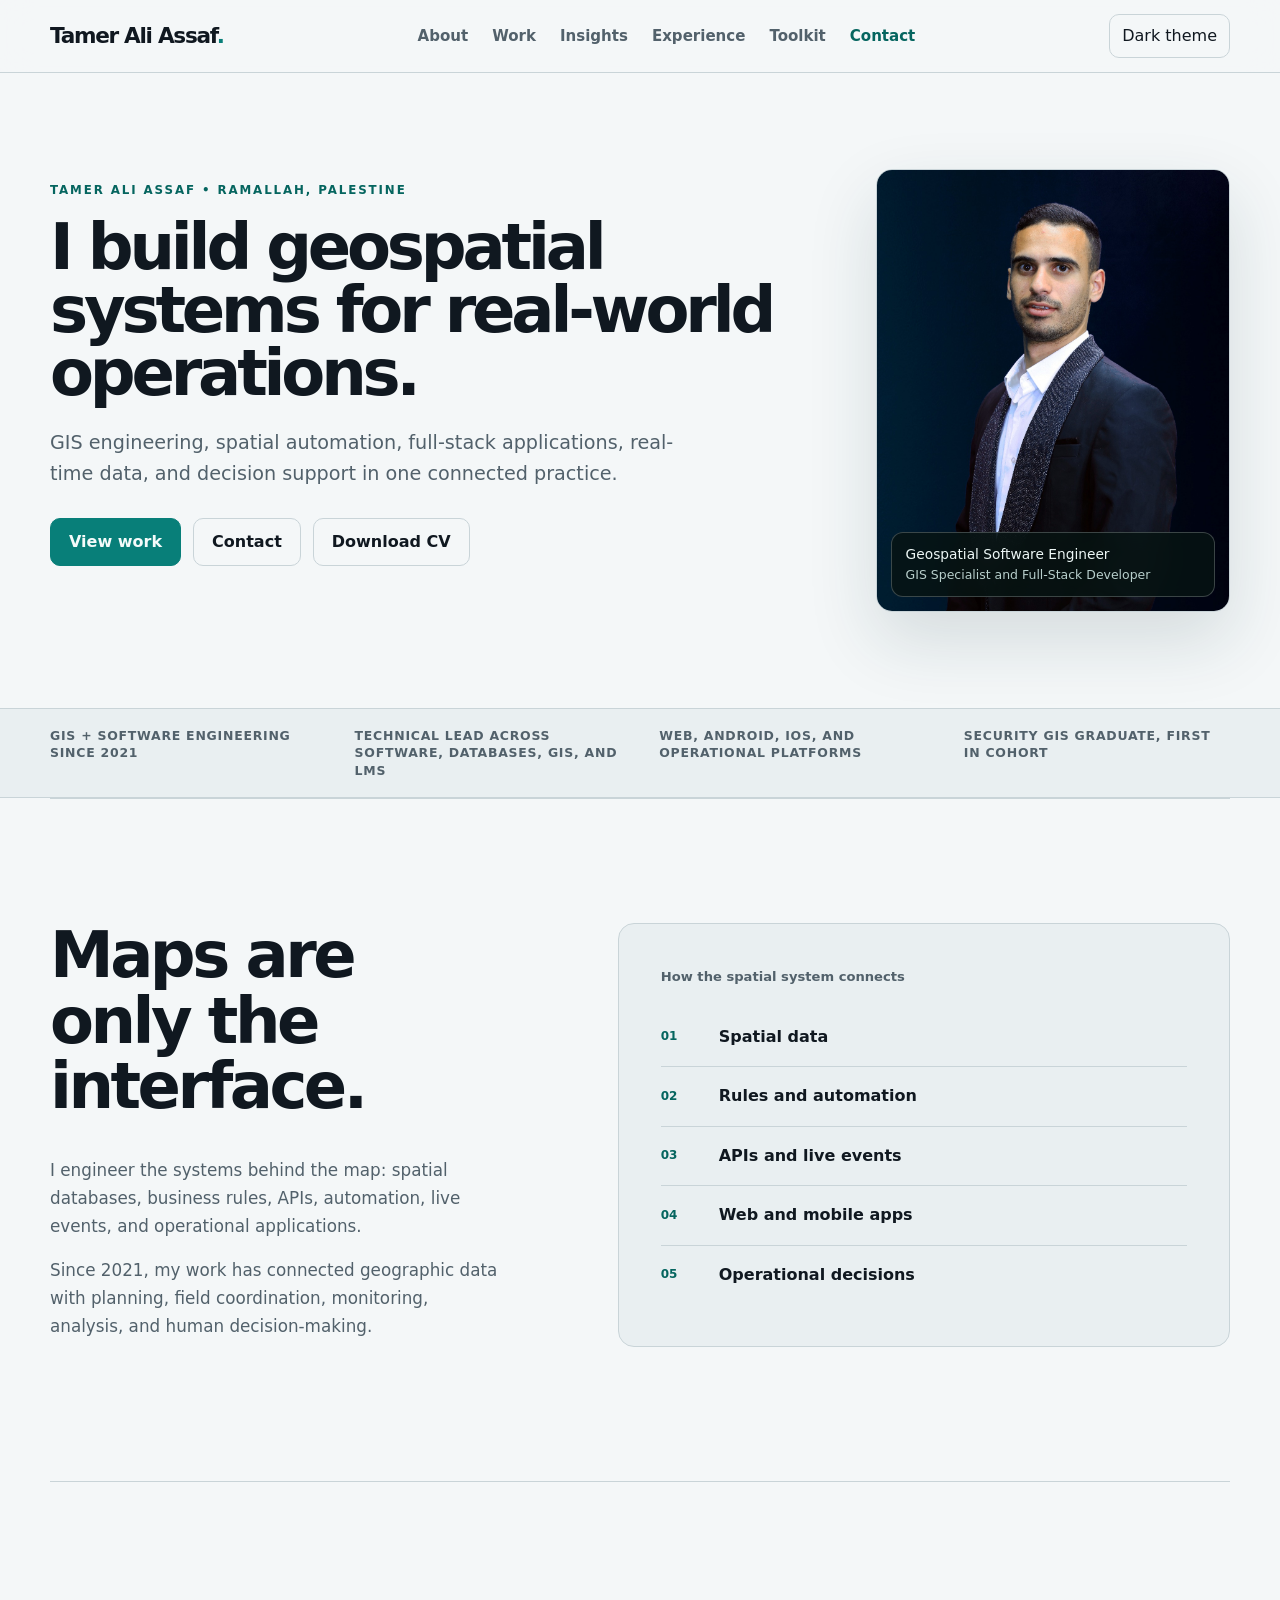
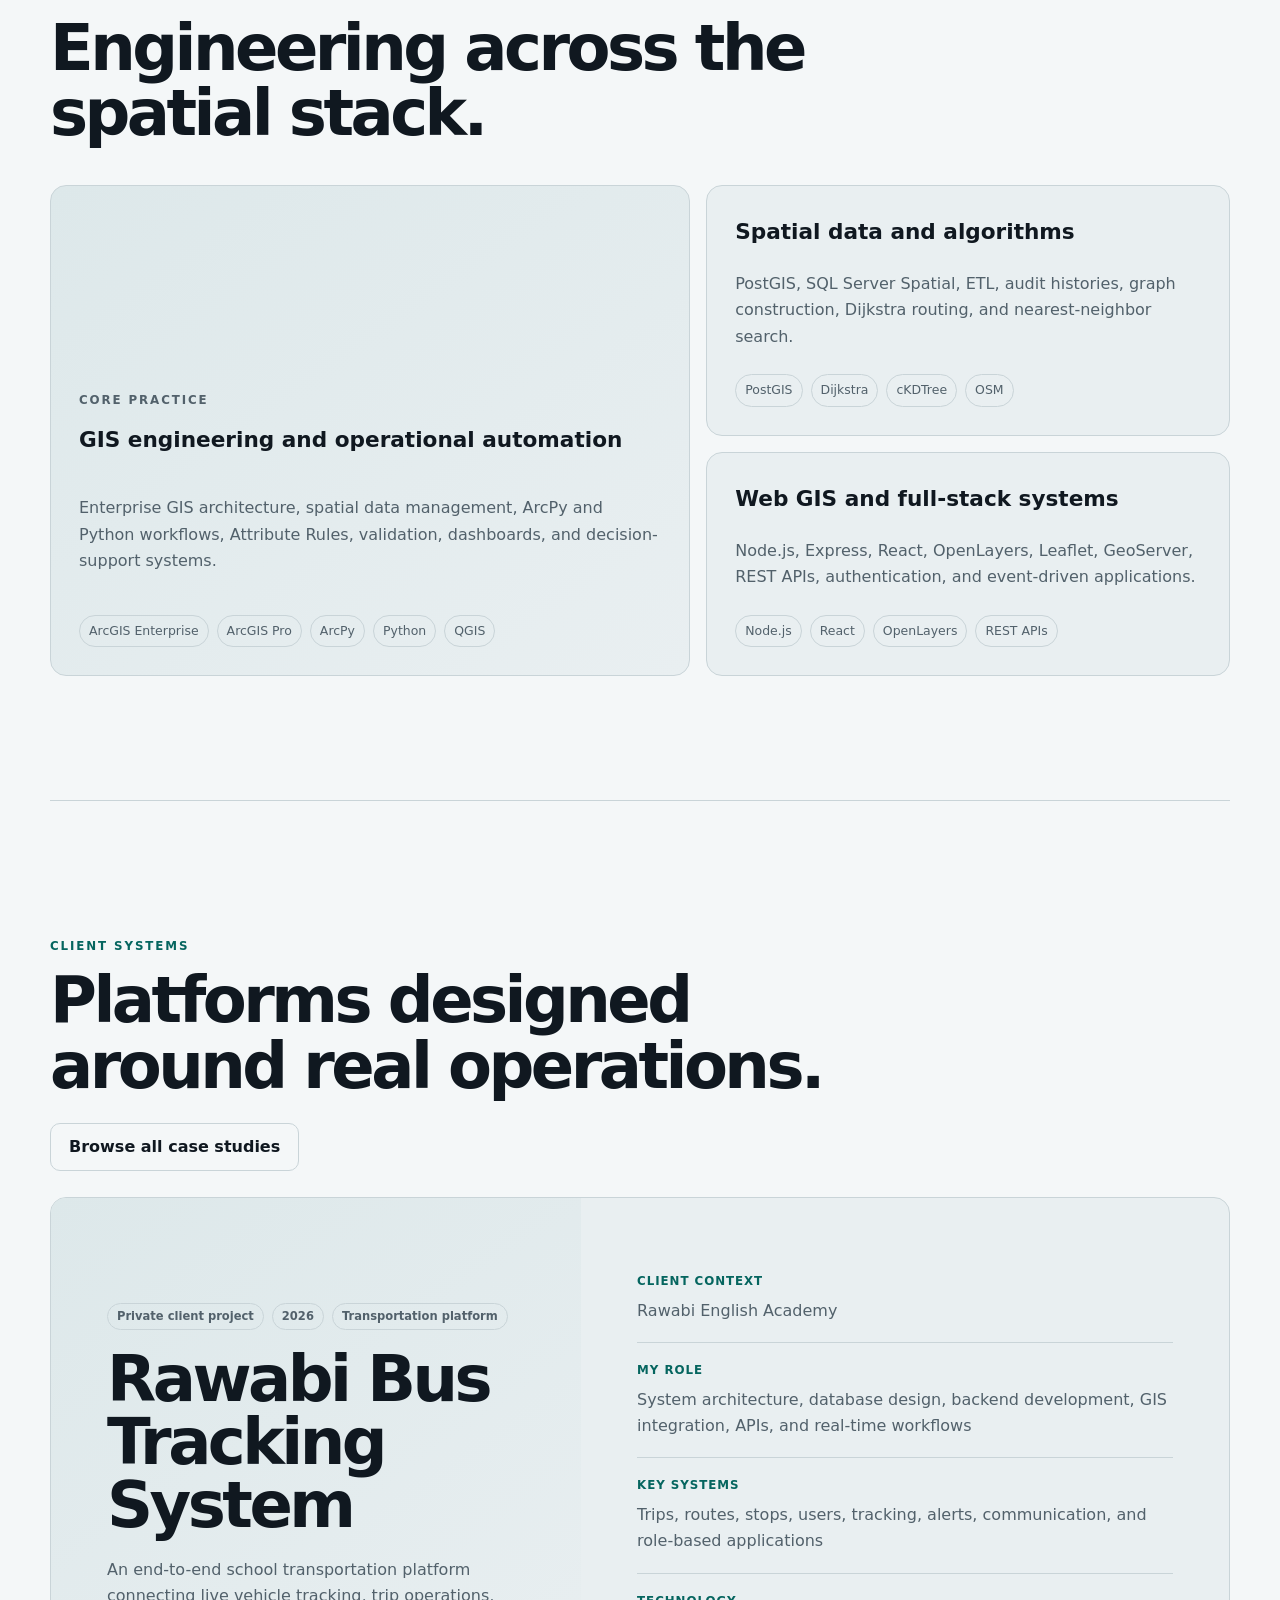
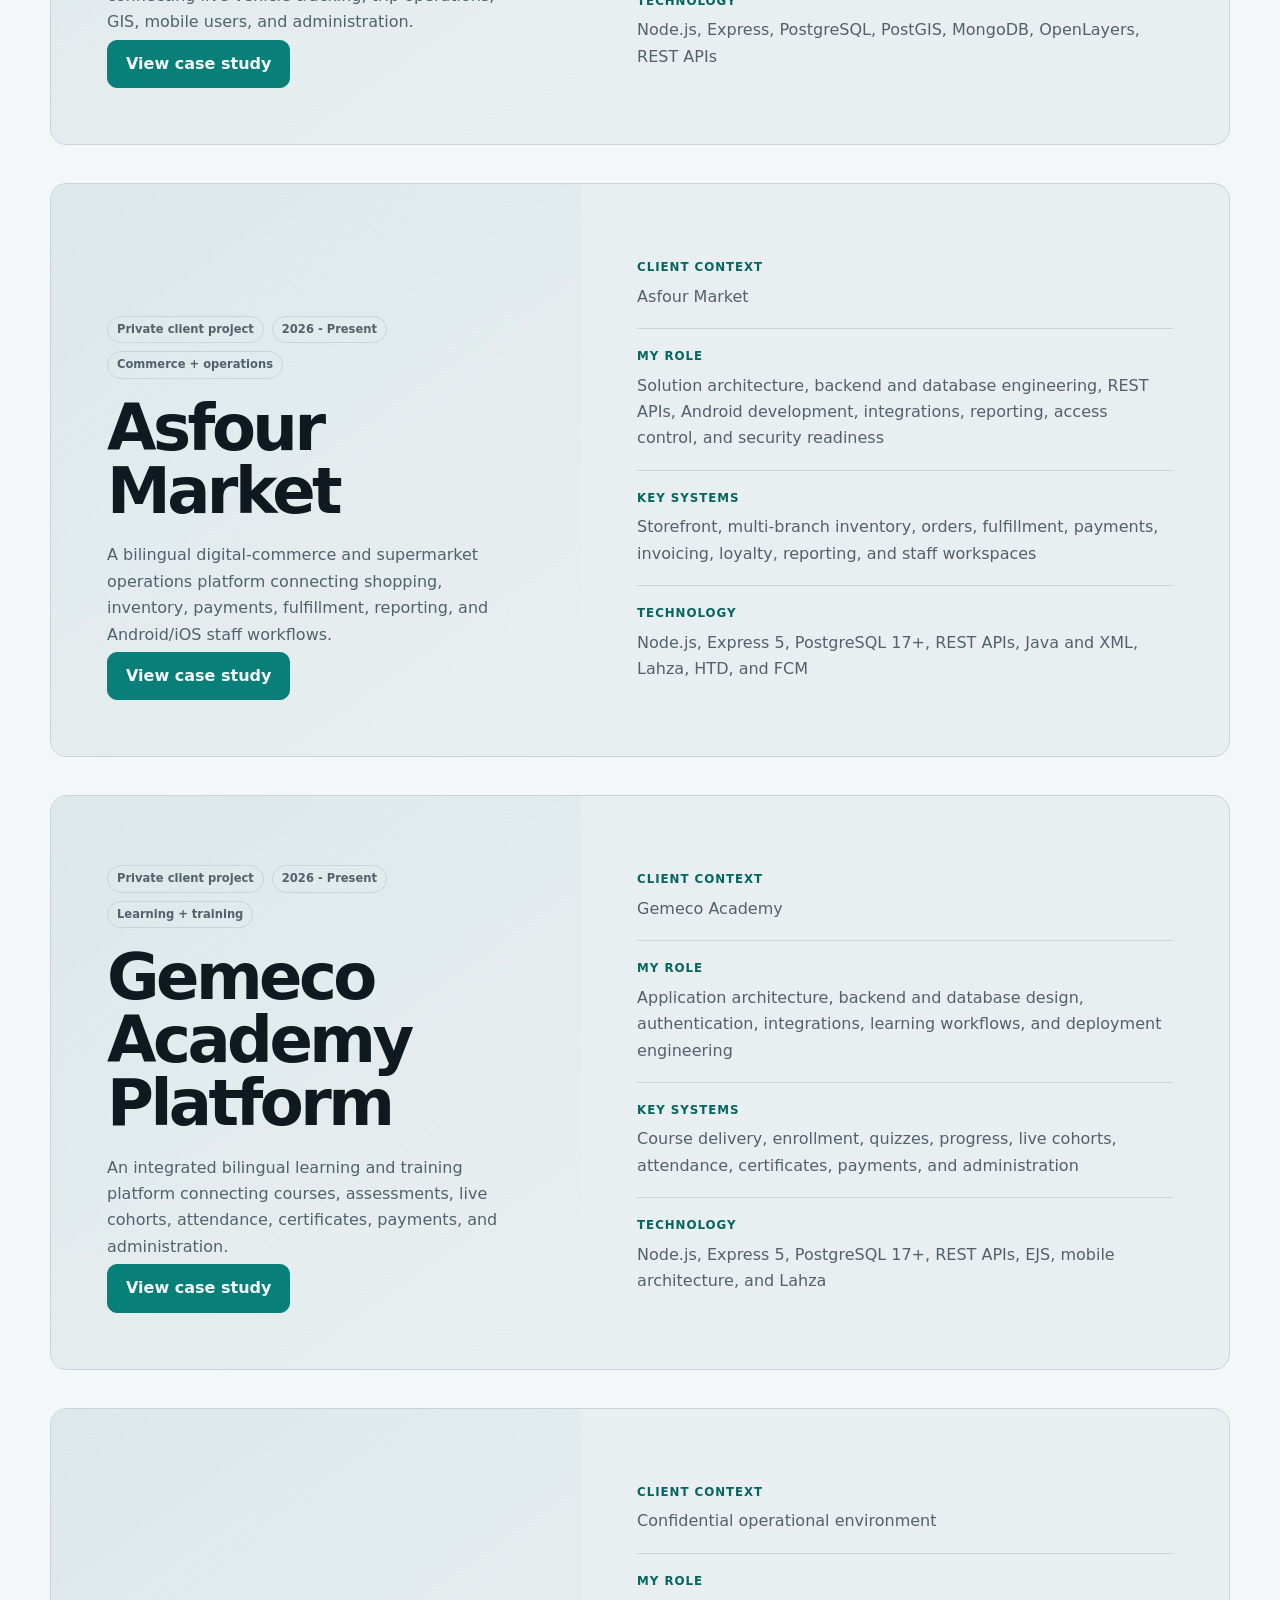
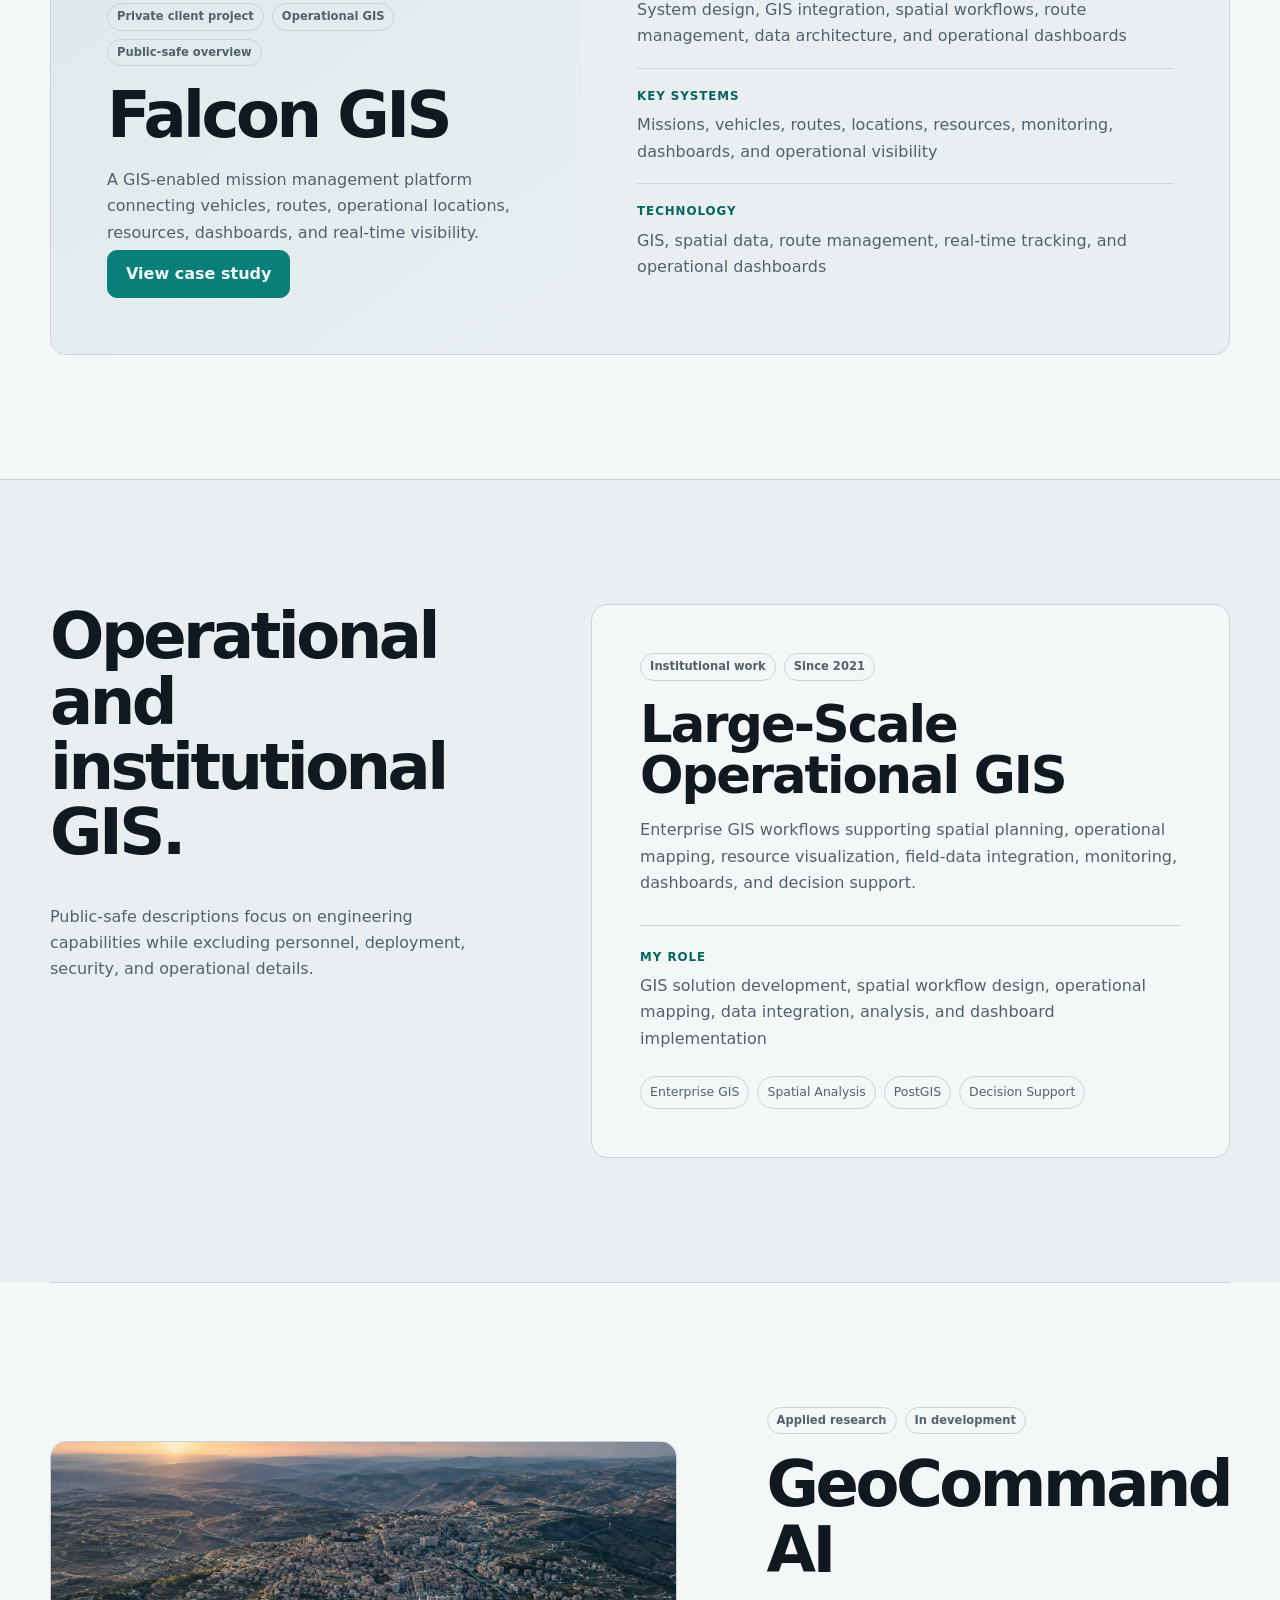
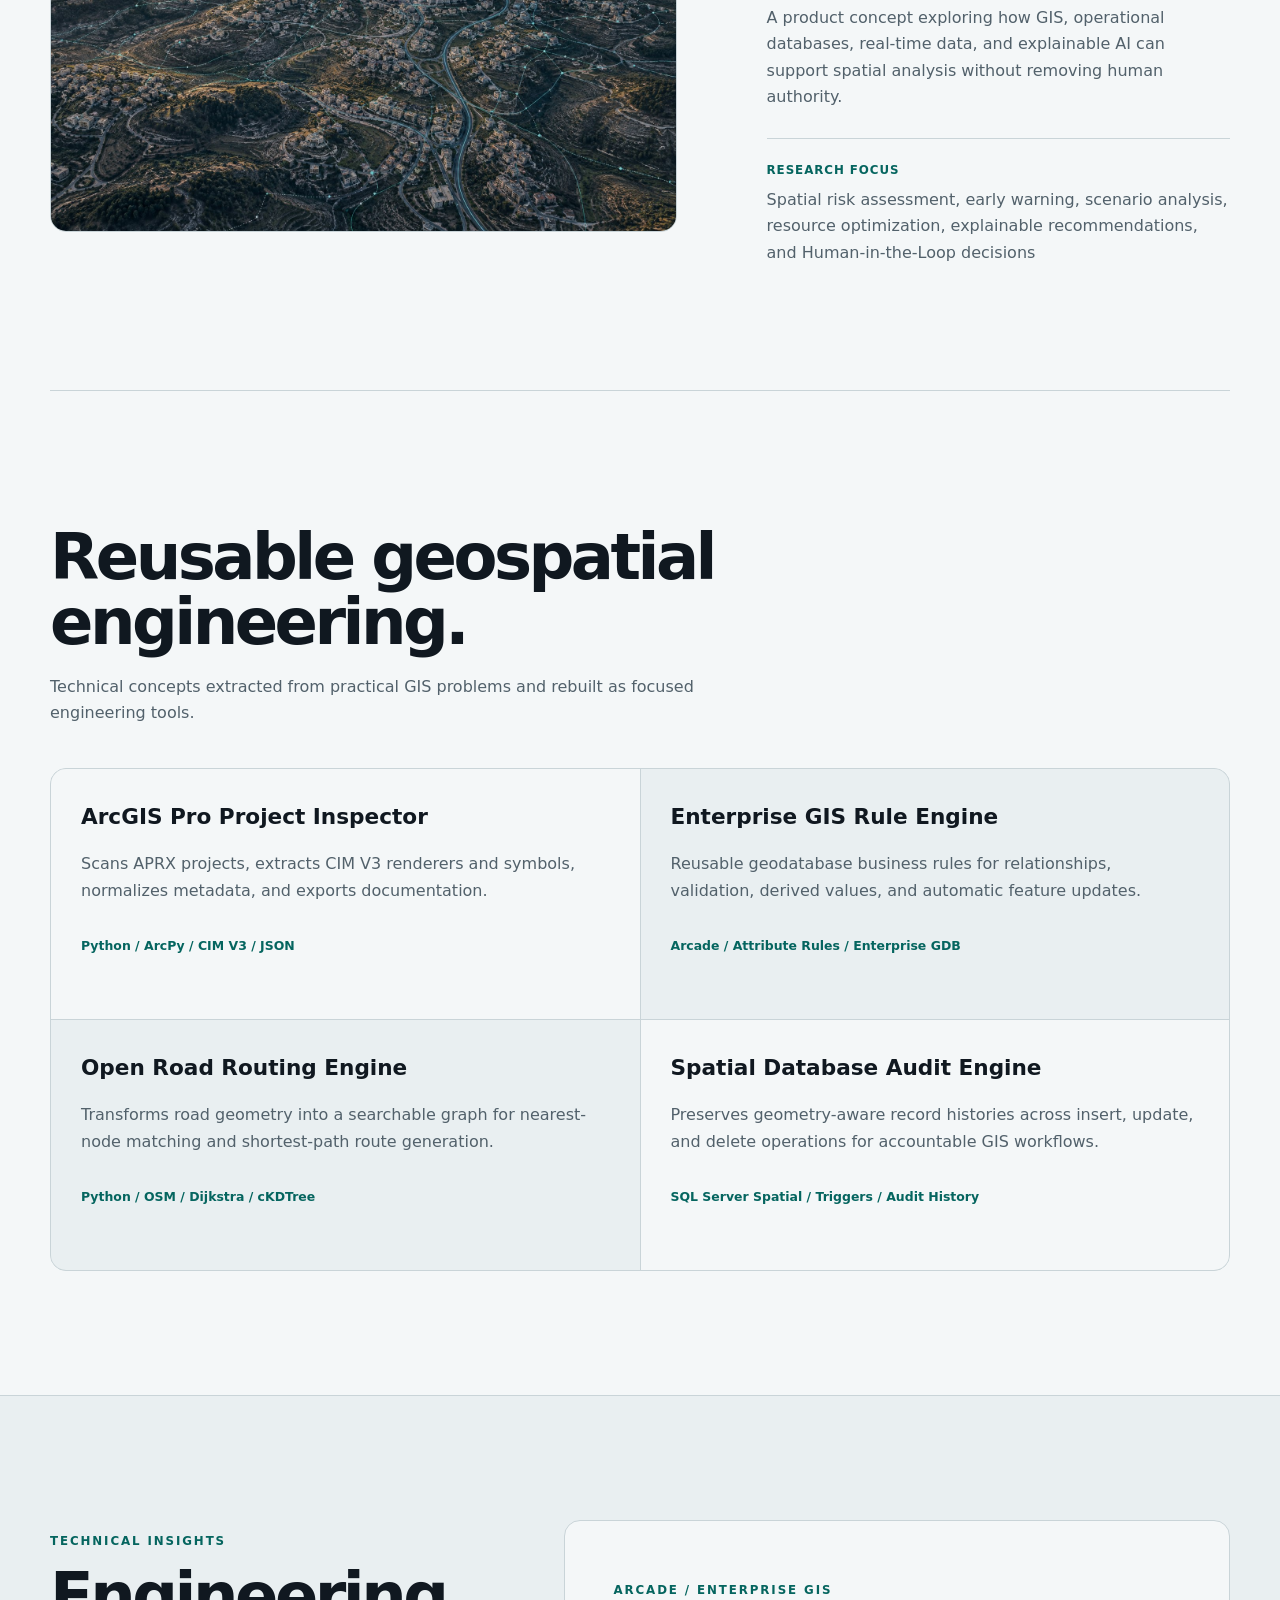
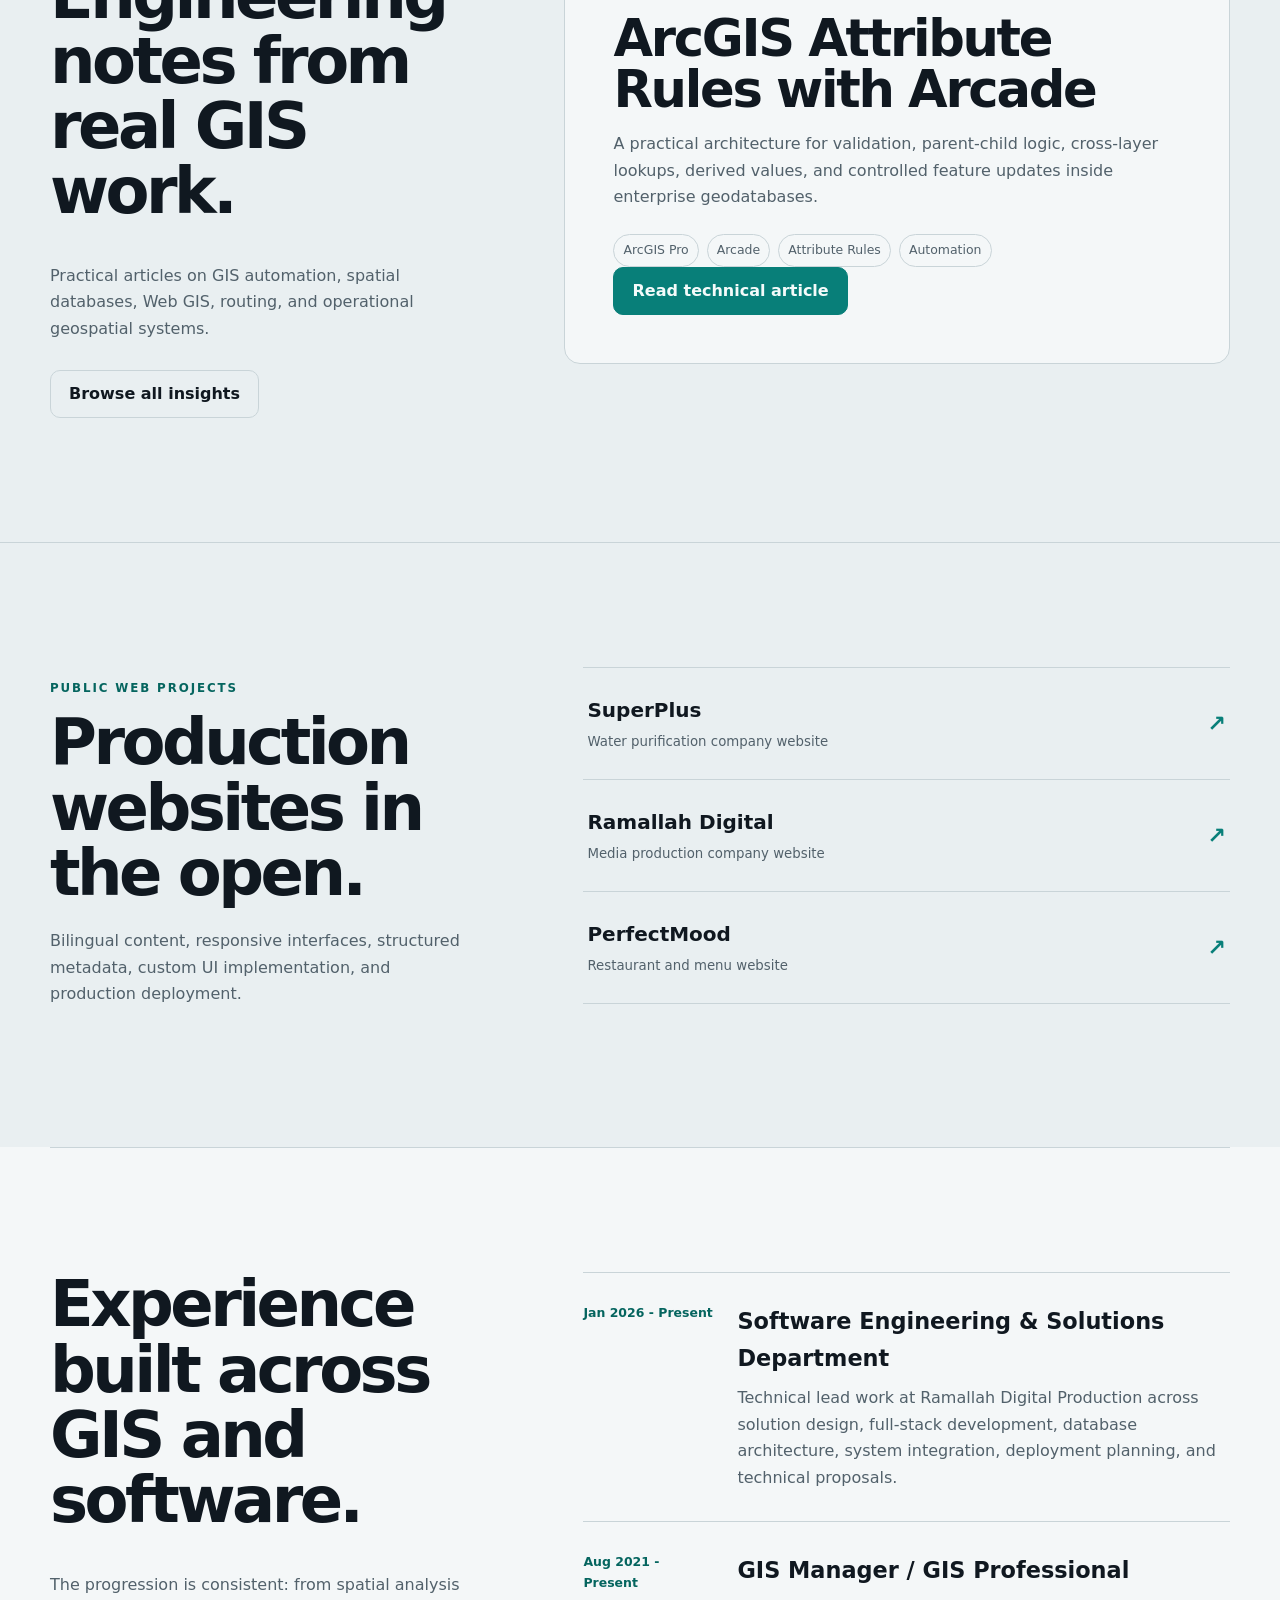
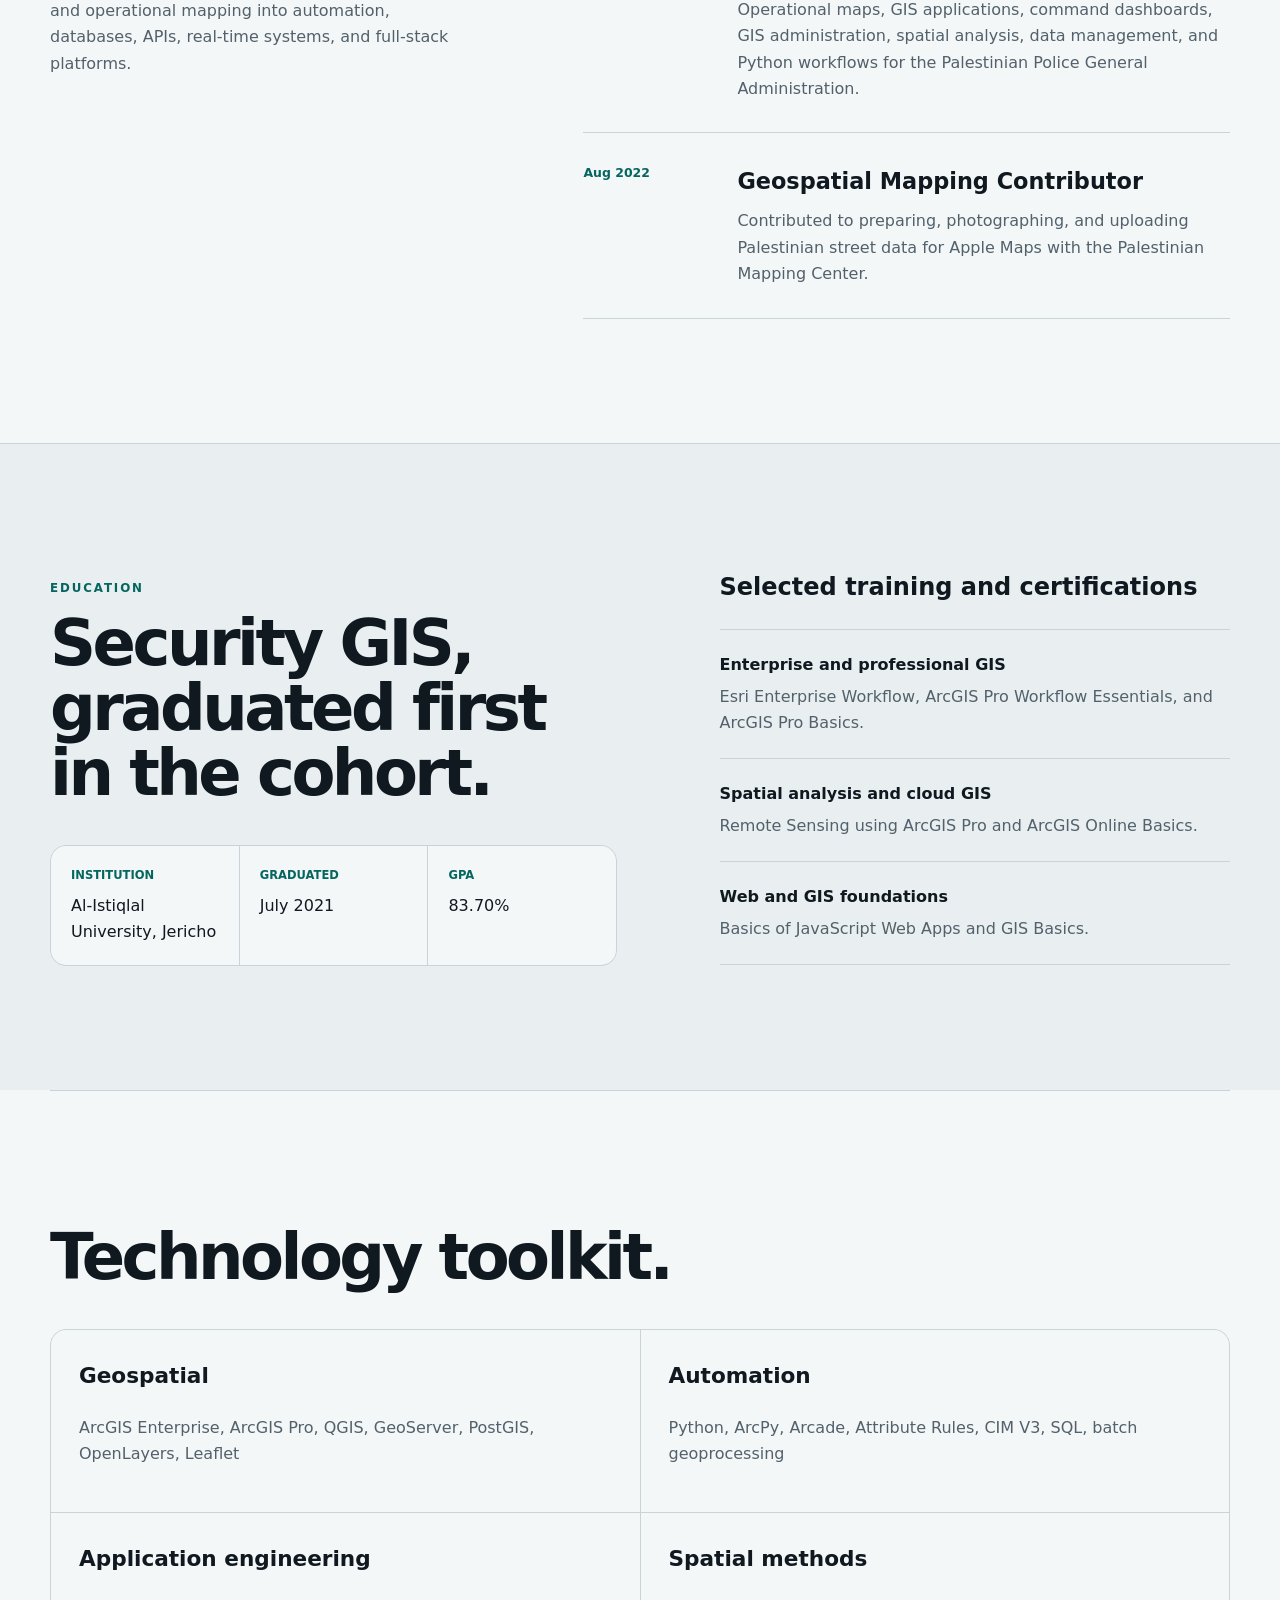
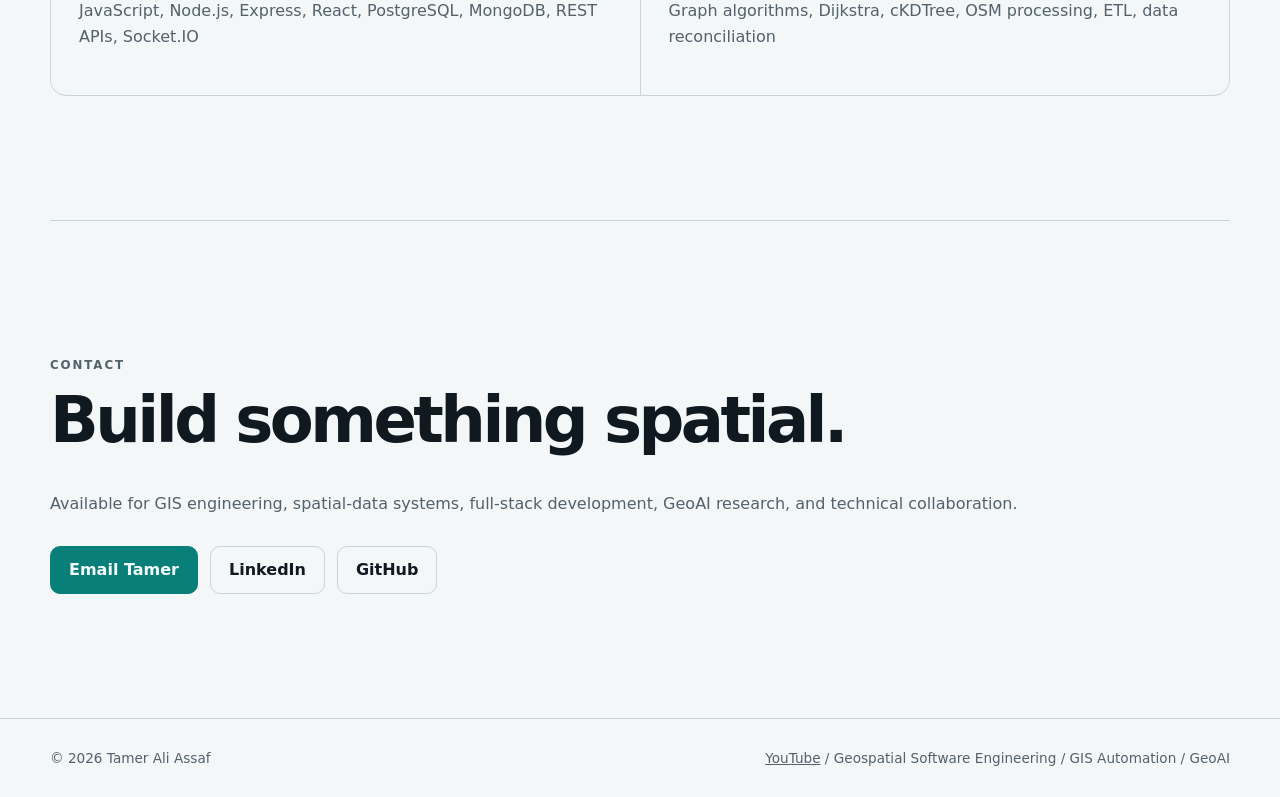
==== index.html @ e50087d5 "Add GIS engineering insights section" ====
<!doctype html>
<html lang="en">
  <head>
    <meta charset="UTF-8" />
    <meta name="viewport" content="width=device-width, initial-scale=1.0" />
    <meta
      name="description"
      content="Portfolio of Tamer Ali Assaf, a geospatial software engineer specializing in GIS automation, Web GIS, PostGIS, ArcGIS, spatial data, and full-stack systems."
    />
    <meta name="author" content="Tamer Ali Assaf" />
    <meta name="theme-color" content="#0b1118" />
    <meta property="og:type" content="website" />
    <meta
      property="og:title"
      content="Tamer Ali Assaf | Geospatial Software Engineer &amp; GIS Developer"
    />
    <meta
      property="og:description"
      content="GIS automation, Web GIS, PostGIS, ArcGIS, real-time systems, spatial data engineering, and full-stack development."
    />
    <meta
      property="og:image"
      content="https://tamer-assaf2.github.io/assets/images/tamer-assaf-geospatial-systems.jpg"
    />
    <meta property="og:url" content="https://tamer-assaf2.github.io/" />
    <meta property="og:site_name" content="Tamer Ali Assaf" />
    <meta property="og:locale" content="en_US" />
    <meta name="twitter:card" content="summary_large_image" />
    <meta
      name="twitter:title"
      content="Tamer Ali Assaf | Geospatial Software Engineer &amp; GIS Developer"
    />
    <meta
      name="twitter:description"
      content="GIS automation, Web GIS, PostGIS, ArcGIS, real-time systems, spatial data engineering, and full-stack development."
    />
    <meta
      name="twitter:image"
      content="https://tamer-assaf2.github.io/assets/images/tamer-assaf-geospatial-systems.jpg"
    />
    <link rel="canonical" href="https://tamer-assaf2.github.io/" />
    <title>
      Tamer Ali Assaf | Geospatial Software Engineer &amp; GIS Developer
    </title>
    <link rel="icon" href="favicon.svg" type="image/svg+xml" />
    <link rel="manifest" href="site.webmanifest" />
    <link rel="stylesheet" href="assets/style.css" />
    <link rel="stylesheet" href="assets/insights.css" />
    <script type="application/ld+json">
      {
        "@context": "https://schema.org",
        "@type": "Person",
        "@id": "https://tamer-assaf2.github.io/#person",
        "name": "Tamer Ali Assaf",
        "url": "https://tamer-assaf2.github.io/",
        "image": "https://tamer-assaf2.github.io/assets/images/profile.jpeg",
        "jobTitle": "Geospatial Software Engineer",
        "address": {
          "@type": "PostalAddress",
          "addressLocality": "Ramallah",
          "addressCountry": "Palestine"
        },
        "sameAs": [
          "https://github.com/tamer-Assaf2",
          "https://www.linkedin.com/in/tamer-ali-assaf-704548153/",
          "https://www.youtube.com/@TamerAssaf-FullStackDev"
        ],
        "knowsAbout": [
          "Geospatial software engineering",
          "Enterprise GIS",
          "Spatial data engineering",
          "GIS automation",
          "Web GIS",
          "Real-time systems",
          "GeoAI"
        ]
      }
    </script>
  </head>
  <body>
    <a class="skip-link" href="#main-content">Skip to content</a>
    <header class="nav-wrap">
      <nav class="nav container">
        <a class="brand" href="#home" aria-label="Tamer Ali Assaf, home"
          >Tamer Ali Assaf<span>.</span></a
        >
        <div class="nav-actions">
          <button
            class="theme-toggle"
            type="button"
            aria-label="Switch color theme"
          >
            Theme
          </button>
          <button
            class="menu-btn"
            type="button"
            aria-expanded="false"
            aria-controls="nav-links"
          >
            Menu
          </button>
        </div>
        <div class="nav-links" id="nav-links">
          <a href="#about">About</a><a href="#projects">Work</a
          ><a href="insights/">Insights</a><a href="#experience">Experience</a
          ><a href="#tools">Toolkit</a><a href="#contact">Contact</a>
        </div>
      </nav>
    </header>

    <main id="main-content">
      <section id="home" class="hero container" aria-labelledby="hero-title">
        <div class="hero-copy reveal">
          <p class="eyebrow">Tamer Ali Assaf • Ramallah, Palestine</p>
          <h1 id="hero-title">
            I build geospatial systems for real-world operations.
          </h1>
          <p class="lead">
            GIS engineering, spatial automation, full-stack applications,
            real-time data, and decision support in one connected practice.
          </p>
          <div class="actions">
            <a class="btn primary" href="#projects">View work</a
            ><a class="btn" href="#contact">Contact</a
            ><a class="btn" href="assets/docs/Tamer-Ali-Assaf-CV.pdf" download
              >Download CV</a
            >
          </div>
        </div>
        <figure class="portrait-card reveal">
          <img
            src="assets/images/profile.jpeg"
            alt="Portrait of Tamer Ali Assaf"
            width="800"
            height="1000"
            fetchpriority="high"
          />
          <figcaption>
            Geospatial Software Engineer<br /><span
              >GIS Specialist and Full-Stack Developer</span
            >
          </figcaption>
        </figure>
      </section>
      <div class="credential-strip">
        <div class="container quick-stack">
          <span>GIS + software engineering since 2021</span
          ><span>Technical lead across software, databases, GIS, and LMS</span
          ><span>Web, Android, iOS, and operational platforms</span
          ><span>Security GIS graduate, first in cohort</span>
        </div>
      </div>

      <section id="about" class="section container">
        <div class="about-v2">
          <div class="reveal">
            <h2>Maps are only the interface.</h2>
            <p>
              I engineer the systems behind the map: spatial databases, business
              rules, APIs, automation, live events, and operational
              applications.
            </p>
            <p>
              Since 2021, my work has connected geographic data with planning,
              field coordination, monitoring, analysis, and human
              decision-making.
            </p>
          </div>
          <figure
            class="system-model reveal"
            aria-labelledby="system-model-title"
          >
            <figcaption id="system-model-title">
              How the spatial system connects
            </figcaption>
            <ol>
              <li><span>01</span>Spatial data</li>
              <li><span>02</span>Rules and automation</li>
              <li><span>03</span>APIs and live events</li>
              <li><span>04</span>Web and mobile apps</li>
              <li><span>05</span>Operational decisions</li>
            </ol>
          </figure>
        </div>
      </section>

      <section id="expertise" class="section container">
        <h2>Engineering across the spatial stack.</h2>
        <div class="cards three">
          <article class="card featured reveal">
            <p class="section-kicker">CORE PRACTICE</p>
            <h3>GIS engineering and operational automation</h3>
            <p>
              Enterprise GIS architecture, spatial data management, ArcPy and
              Python workflows, Attribute Rules, validation, dashboards, and
              decision-support systems.
            </p>
            <div class="tags">
              <span>ArcGIS Enterprise</span><span>ArcGIS Pro</span
              ><span>ArcPy</span><span>Python</span><span>QGIS</span>
            </div>
          </article>
          <article class="card reveal">
            <h3>Spatial data and algorithms</h3>
            <p>
              PostGIS, SQL Server Spatial, ETL, audit histories, graph
              construction, Dijkstra routing, and nearest-neighbor search.
            </p>
            <div class="tags">
              <span>PostGIS</span><span>Dijkstra</span><span>cKDTree</span
              ><span>OSM</span>
            </div>
          </article>
          <article class="card reveal">
            <h3>Web GIS and full-stack systems</h3>
            <p>
              Node.js, Express, React, OpenLayers, Leaflet, GeoServer, REST
              APIs, authentication, and event-driven applications.
            </p>
            <div class="tags">
              <span>Node.js</span><span>React</span><span>OpenLayers</span
              ><span>REST APIs</span>
            </div>
          </article>
        </div>
      </section>

      <section id="projects" class="section container">
        <p class="section-kicker">CLIENT SYSTEMS</p>
        <h2>Platforms designed around real operations.</h2>
        <div class="section-actions">
          <a class="btn" href="projects/">Browse all case studies</a>
        </div>
        <div class="client-case-list">
          <article class="case-card featured-case reveal">
            <div class="case-summary">
              <div class="status-line">
                <span>Private client project</span><span>2026</span
                ><span>Transportation platform</span>
              </div>
              <h3>Rawabi Bus Tracking System</h3>
              <p class="case-value">
                An end-to-end school transportation platform connecting live
                vehicle tracking, trip operations, GIS, mobile users, and
                administration.
              </p>
              <a class="btn primary" href="projects/rawabi-bus-tracking.html"
                >View case study</a
              >
            </div>
            <dl class="case-facts">
              <div>
                <dt>Client context</dt>
                <dd>Rawabi English Academy</dd>
              </div>
              <div>
                <dt>My role</dt>
                <dd>
                  System architecture, database design, backend development, GIS
                  integration, APIs, and real-time workflows
                </dd>
              </div>
              <div>
                <dt>Key systems</dt>
                <dd>
                  Trips, routes, stops, users, tracking, alerts, communication,
                  and role-based applications
                </dd>
              </div>
              <div>
                <dt>Technology</dt>
                <dd>
                  Node.js, Express, PostgreSQL, PostGIS, MongoDB, OpenLayers,
                  REST APIs
                </dd>
              </div>
            </dl>
          </article>

          <article class="case-card featured-case reveal">
            <div class="case-summary">
              <div class="status-line">
                <span>Private client project</span><span>2026 - Present</span
                ><span>Commerce + operations</span>
              </div>
              <h3>Asfour Market</h3>
              <p class="case-value">
                A bilingual digital-commerce and supermarket operations platform
                connecting shopping, inventory, payments, fulfillment,
                reporting, and Android/iOS staff workflows.
              </p>
              <a class="btn primary" href="projects/asfour-market.html"
                >View case study</a
              >
            </div>
            <dl class="case-facts">
              <div>
                <dt>Client context</dt>
                <dd>Asfour Market</dd>
              </div>
              <div>
                <dt>My role</dt>
                <dd>
                  Solution architecture, backend and database engineering, REST
                  APIs, Android development, integrations, reporting, access
                  control, and security readiness
                </dd>
              </div>
              <div>
                <dt>Key systems</dt>
                <dd>
                  Storefront, multi-branch inventory, orders, fulfillment,
                  payments, invoicing, loyalty, reporting, and staff workspaces
                </dd>
              </div>
              <div>
                <dt>Technology</dt>
                <dd>
                  Node.js, Express 5, PostgreSQL 17+, REST APIs, Java and XML,
                  Lahza, HTD, and FCM
                </dd>
              </div>
            </dl>
          </article>

          <article class="case-card featured-case reveal">
            <div class="case-summary">
              <div class="status-line">
                <span>Private client project</span><span>2026 - Present</span
                ><span>Learning + training</span>
              </div>
              <h3>Gemeco Academy Platform</h3>
              <p class="case-value">
                An integrated bilingual learning and training platform
                connecting courses, assessments, live cohorts, attendance,
                certificates, payments, and administration.
              </p>
              <a class="btn primary" href="projects/gemeco-academy.html"
                >View case study</a
              >
            </div>
            <dl class="case-facts">
              <div>
                <dt>Client context</dt>
                <dd>Gemeco Academy</dd>
              </div>
              <div>
                <dt>My role</dt>
                <dd>
                  Application architecture, backend and database design,
                  authentication, integrations, learning workflows, and
                  deployment engineering
                </dd>
              </div>
              <div>
                <dt>Key systems</dt>
                <dd>
                  Course delivery, enrollment, quizzes, progress, live cohorts,
                  attendance, certificates, payments, and administration
                </dd>
              </div>
              <div>
                <dt>Technology</dt>
                <dd>
                  Node.js, Express 5, PostgreSQL 17+, REST APIs, EJS, mobile
                  architecture, and Lahza
                </dd>
              </div>
            </dl>
          </article>

          <article class="case-card featured-case reveal">
            <div class="case-summary">
              <div class="status-line">
                <span>Private client project</span><span>Operational GIS</span
                ><span>Public-safe overview</span>
              </div>
              <h3>Falcon GIS</h3>
              <p class="case-value">
                A GIS-enabled mission management platform connecting vehicles,
                routes, operational locations, resources, dashboards, and
                real-time visibility.
              </p>
              <a class="btn primary" href="projects/falcon-gis.html"
                >View case study</a
              >
            </div>
            <dl class="case-facts">
              <div>
                <dt>Client context</dt>
                <dd>Confidential operational environment</dd>
              </div>
              <div>
                <dt>My role</dt>
                <dd>
                  System design, GIS integration, spatial workflows, route
                  management, data architecture, and operational dashboards
                </dd>
              </div>
              <div>
                <dt>Key systems</dt>
                <dd>
                  Missions, vehicles, routes, locations, resources, monitoring,
                  dashboards, and operational visibility
                </dd>
              </div>
              <div>
                <dt>Technology</dt>
                <dd>
                  GIS, spatial data, route management, real-time tracking, and
                  operational dashboards
                </dd>
              </div>
            </dl>
          </article>
        </div>
      </section>

      <section class="section operational-work">
        <div class="container operational-layout">
          <div class="reveal">
            <h2>Operational and institutional GIS.</h2>
            <p>
              Public-safe descriptions focus on engineering capabilities while
              excluding personnel, deployment, security, and operational
              details.
            </p>
          </div>
          <article class="operational-case reveal">
            <div class="status-line">
              <span>Institutional work</span><span>Since 2021</span>
            </div>
            <h3>Large-Scale Operational GIS</h3>
            <p>
              Enterprise GIS workflows supporting spatial planning, operational
              mapping, resource visualization, field-data integration,
              monitoring, dashboards, and decision support.
            </p>
            <dl>
              <dt>My role</dt>
              <dd>
                GIS solution development, spatial workflow design, operational
                mapping, data integration, analysis, and dashboard
                implementation
              </dd>
            </dl>
            <div class="tags">
              <span>Enterprise GIS</span><span>Spatial Analysis</span
              ><span>PostGIS</span><span>Decision Support</span>
            </div>
          </article>
        </div>
      </section>

      <section class="section container research-section">
        <div class="research-visual reveal">
          <img
            src="assets/images/tamer-assaf-geospatial-systems.jpg"
            alt="Aerial terrain with geospatial network and routing overlays"
            width="1586"
            height="992"
            loading="lazy"
          />
        </div>
        <div class="research-copy reveal">
          <div class="status-line">
            <span>Applied research</span><span>In development</span>
          </div>
          <h2>GeoCommand AI</h2>
          <p>
            A product concept exploring how GIS, operational databases,
            real-time data, and explainable AI can support spatial analysis
            without removing human authority.
          </p>
          <dl>
            <dt>Research focus</dt>
            <dd>
              Spatial risk assessment, early warning, scenario analysis,
              resource optimization, explainable recommendations, and
              Human-in-the-Loop decisions
            </dd>
          </dl>
        </div>
      </section>

      <section class="section container engineering">
        <h2>Reusable geospatial engineering.</h2>
        <p class="section-intro">
          Technical concepts extracted from practical GIS problems and rebuilt
          as focused engineering tools.
        </p>
        <div class="engineering-grid">
          <article class="engineering-item reveal">
            <h3>ArcGIS Pro Project Inspector</h3>
            <p>
              Scans APRX projects, extracts CIM V3 renderers and symbols,
              normalizes metadata, and exports documentation.
            </p>
            <span>Python / ArcPy / CIM V3 / JSON</span>
          </article>
          <article class="engineering-item reveal">
            <h3>Enterprise GIS Rule Engine</h3>
            <p>
              Reusable geodatabase business rules for relationships, validation,
              derived values, and automatic feature updates.
            </p>
            <span>Arcade / Attribute Rules / Enterprise GDB</span>
          </article>
          <article class="engineering-item reveal">
            <h3>Open Road Routing Engine</h3>
            <p>
              Transforms road geometry into a searchable graph for nearest-node
              matching and shortest-path route generation.
            </p>
            <span>Python / OSM / Dijkstra / cKDTree</span>
          </article>
          <article class="engineering-item reveal">
            <h3>Spatial Database Audit Engine</h3>
            <p>
              Preserves geometry-aware record histories across insert, update,
              and delete operations for accountable GIS workflows.
            </p>
            <span>SQL Server Spatial / Triggers / Audit History</span>
          </article>
        </div>
      </section>

      <section class="section insights-home">
        <div class="container insights-home-layout">
          <div class="insights-home-intro reveal">
            <p class="section-kicker">TECHNICAL INSIGHTS</p>
            <h2>Engineering notes from real GIS work.</h2>
            <p>
              Practical articles on GIS automation, spatial databases, Web GIS,
              routing, and operational geospatial systems.
            </p>
            <div class="actions">
              <a class="btn" href="insights/">Browse all insights</a>
            </div>
          </div>
          <article class="insights-home-entry reveal">
            <p class="section-kicker">ARCADE / ENTERPRISE GIS</p>
            <h3>ArcGIS Attribute Rules with Arcade</h3>
            <p>
              A practical architecture for validation, parent-child logic,
              cross-layer lookups, derived values, and controlled feature
              updates inside enterprise geodatabases.
            </p>
            <div class="tags">
              <span>ArcGIS Pro</span><span>Arcade</span
              ><span>Attribute Rules</span><span>Automation</span>
            </div>
            <a
              class="btn primary"
              href="insights/arcgis-attribute-rules-arcade.html"
              >Read technical article</a
            >
          </article>
        </div>
      </section>

      <section class="section public-work">
        <div class="container public-layout">
          <div class="public-intro reveal">
            <p class="section-kicker">PUBLIC WEB PROJECTS</p>
            <h2>Production websites in the open.</h2>
            <p>
              Bilingual content, responsive interfaces, structured metadata,
              custom UI implementation, and production deployment.
            </p>
          </div>
          <div class="public-links">
            <a
              class="public-link reveal"
              href="https://superplus.ps"
              target="_blank"
              rel="noopener noreferrer"
              ><span
                ><strong>SuperPlus</strong
                ><small>Water purification company website</small></span
              ><b aria-hidden="true">↗</b></a
            >
            <a
              class="public-link reveal"
              href="https://ramallahdigital.ps"
              target="_blank"
              rel="noopener noreferrer"
              ><span
                ><strong>Ramallah Digital</strong
                ><small>Media production company website</small></span
              ><b aria-hidden="true">↗</b></a
            >
            <a
              class="public-link reveal"
              href="https://perfectmood.ps"
              target="_blank"
              rel="noopener noreferrer"
              ><span
                ><strong>PerfectMood</strong
                ><small>Restaurant and menu website</small></span
              ><b aria-hidden="true">↗</b></a
            >
          </div>
        </div>
      </section>

      <section id="experience" class="section container experience-section">
        <div class="experience-intro reveal">
          <h2>Experience built across GIS and software.</h2>
          <p>
            The progression is consistent: from spatial analysis and operational
            mapping into automation, databases, APIs, real-time systems, and
            full-stack platforms.
          </p>
        </div>
        <div class="timeline">
          <article class="timeline-item reveal">
            <time datetime="2026-01">Jan 2026 - Present</time>
            <div>
              <h3>Software Engineering &amp; Solutions Department</h3>
              <p>
                Technical lead work at Ramallah Digital Production across
                solution design, full-stack development, database architecture,
                system integration, deployment planning, and technical
                proposals.
              </p>
            </div>
          </article>
          <article class="timeline-item reveal">
            <time datetime="2021-08">Aug 2021 - Present</time>
            <div>
              <h3>GIS Manager / GIS Professional</h3>
              <p>
                Operational maps, GIS applications, command dashboards, GIS
                administration, spatial analysis, data management, and Python
                workflows for the Palestinian Police General Administration.
              </p>
            </div>
          </article>
          <article class="timeline-item reveal">
            <time datetime="2022-08">Aug 2022</time>
            <div>
              <h3>Geospatial Mapping Contributor</h3>
              <p>
                Contributed to preparing, photographing, and uploading
                Palestinian street data for Apple Maps with the Palestinian
                Mapping Center.
              </p>
            </div>
          </article>
        </div>
      </section>

      <section class="section credentials-section">
        <div class="container credentials-layout">
          <div class="education-block reveal">
            <p class="section-kicker">EDUCATION</p>
            <h2>Security GIS, graduated first in the cohort.</h2>
            <dl class="education-facts">
              <div>
                <dt>Institution</dt>
                <dd>Al-Istiqlal University, Jericho</dd>
              </div>
              <div>
                <dt>Graduated</dt>
                <dd>July 2021</dd>
              </div>
              <div>
                <dt>GPA</dt>
                <dd>83.70%</dd>
              </div>
            </dl>
          </div>
          <div class="training-block reveal">
            <h3>Selected training and certifications</h3>
            <div class="training-list">
              <article>
                <strong>Enterprise and professional GIS</strong>
                <p>
                  Esri Enterprise Workflow, ArcGIS Pro Workflow Essentials, and
                  ArcGIS Pro Basics.
                </p>
              </article>
              <article>
                <strong>Spatial analysis and cloud GIS</strong>
                <p>Remote Sensing using ArcGIS Pro and ArcGIS Online Basics.</p>
              </article>
              <article>
                <strong>Web and GIS foundations</strong>
                <p>Basics of JavaScript Web Apps and GIS Basics.</p>
              </article>
            </div>
          </div>
        </div>
      </section>

      <section id="tools" class="section container">
        <h2>Technology toolkit.</h2>
        <div class="tool-grid">
          <div class="reveal">
            <h3>Geospatial</h3>
            <p>
              ArcGIS Enterprise, ArcGIS Pro, QGIS, GeoServer, PostGIS,
              OpenLayers, Leaflet
            </p>
          </div>
          <div class="reveal">
            <h3>Automation</h3>
            <p>
              Python, ArcPy, Arcade, Attribute Rules, CIM V3, SQL, batch
              geoprocessing
            </p>
          </div>
          <div class="reveal">
            <h3>Application engineering</h3>
            <p>
              JavaScript, Node.js, Express, React, PostgreSQL, MongoDB, REST
              APIs, Socket.IO
            </p>
          </div>
          <div class="reveal">
            <h3>Spatial methods</h3>
            <p>
              Graph algorithms, Dijkstra, cKDTree, OSM processing, ETL, data
              reconciliation
            </p>
          </div>
        </div>
      </section>

      <section id="contact" class="section container contact reveal">
        <p class="section-kicker">CONTACT</p>
        <h2>Build something spatial.</h2>
        <p>
          Available for GIS engineering, spatial-data systems, full-stack
          development, GeoAI research, and technical collaboration.
        </p>
        <div class="actions">
          <a class="btn primary" href="mailto:tamer.assaf.contact@gmail.com"
            >Email Tamer</a
          >
          <a
            class="btn"
            href="https://www.linkedin.com/in/tamer-ali-assaf-704548153/"
            target="_blank"
            rel="noopener noreferrer"
            >LinkedIn</a
          >
          <a
            class="btn"
            href="https://github.com/tamer-Assaf2"
            target="_blank"
            rel="noopener noreferrer"
            >GitHub</a
          >
        </div>
      </section>
    </main>
    <footer>
      <div class="container footer-inner">
        <span>© <span id="year"></span> Tamer Ali Assaf</span
        ><span
          ><a
            href="https://www.youtube.com/@TamerAssaf-FullStackDev"
            target="_blank"
            rel="noopener noreferrer"
            >YouTube</a
          >
          / Geospatial Software Engineering / GIS Automation / GeoAI</span
        >
      </div>
    </footer>
    <script src="assets/script.js"></script>
  </body>
</html>
---- assets/style.css ----
:root {
  --bg: #07111f;
  --panel: #0d1b2d;
  --text: #eef5ff;
  --muted: #9db0c7;
  --line: #1c3047;
  --accent: #4cc9f0;
  --accent2: #80ffdb;
  --max: 1120px;
}
* {
  box-sizing: border-box;
}
html {
  scroll-behavior: smooth;
}
body {
  margin: 0;
  font-family:
    "Segoe UI Variable",
    ui-sans-serif,
    system-ui,
    -apple-system,
    "Segoe UI",
    sans-serif;
  background:
    radial-gradient(circle at 80% 10%, #102c46 0, transparent 28%), var(--bg);
  color: var(--text);
  line-height: 1.65;
}
.container {
  width: min(var(--max), calc(100% - 40px));
  margin: auto;
}
.nav-wrap {
  position: sticky;
  top: 0;
  z-index: 20;
  background: rgba(7, 17, 31, 0.82);
  backdrop-filter: blur(16px);
  border-bottom: 1px solid rgba(255, 255, 255, 0.06);
}
.nav {
  height: 72px;
  display: flex;
  align-items: center;
  justify-content: space-between;
}
.brand {
  font-size: 1.5rem;
  font-weight: 900;
  color: var(--text);
  text-decoration: none;
}
.brand span,
.section-kicker {
  color: var(--accent);
}
.nav-links {
  display: flex;
  gap: 24px;
}
.nav-links a {
  color: var(--muted);
  text-decoration: none;
  font-size: 0.94rem;
}
.nav-links a:hover {
  color: var(--text);
}
.menu-btn {
  display: none;
  background: none;
  border: 0;
  color: white;
  font-size: 1.5rem;
}
.hero {
  min-height: 78vh;
  display: grid;
  grid-template-columns: 1.45fr 0.75fr;
  gap: 70px;
  align-items: center;
  padding: 90px 0;
}
.eyebrow,
.section-kicker,
.meta {
  font-size: 0.78rem;
  letter-spacing: 0.16em;
  font-weight: 800;
}
.hero h1 {
  font-size: clamp(3rem, 8vw, 6.6rem);
  line-height: 0.92;
  margin: 12px 0;
}
.hero h2 {
  font-size: clamp(1.25rem, 3vw, 2rem);
  font-weight: 500;
  color: var(--accent2);
  margin: 0 0 22px;
}
.lead {
  max-width: 760px;
  color: var(--muted);
  font-size: 1.13rem;
}
.actions {
  display: flex;
  gap: 12px;
  flex-wrap: wrap;
  margin-top: 28px;
}
.btn {
  display: inline-flex;
  padding: 11px 18px;
  border: 1px solid var(--line);
  border-radius: 9px;
  color: var(--text);
  text-decoration: none;
  font-weight: 700;
}
.btn.primary {
  background: var(--accent);
  border-color: var(--accent);
  color: #03111c;
}
.quick-stack,
.tags {
  display: flex;
  flex-wrap: wrap;
  gap: 8px;
  margin-top: 24px;
}
.quick-stack span,
.tags span {
  padding: 5px 9px;
  border: 1px solid var(--line);
  border-radius: 999px;
  color: var(--muted);
  font-size: 0.78rem;
}
.portrait-card {
  aspect-ratio: 4/5;
  border: 1px solid var(--line);
  border-radius: 22px;
  overflow: hidden;
  background: linear-gradient(145deg, #0d2034, #08131f);
  box-shadow: 0 30px 80px rgba(0, 0, 0, 0.25);
}
.portrait-card img {
  width: 100%;
  height: 100%;
  object-fit: cover;
}
.photo-placeholder {
  display: none;
  height: 100%;
  place-items: center;
  text-align: center;
  color: var(--muted);
  padding: 30px;
}
.section {
  padding: 90px 0;
  border-top: 1px solid rgba(255, 255, 255, 0.06);
}
.section h2 {
  font-size: clamp(2rem, 5vw, 3.5rem);
  line-height: 1.1;
  max-width: 850px;
  margin: 10px 0 35px;
}
.about-grid {
  display: grid;
  grid-template-columns: 1fr 1fr;
  gap: 40px;
  color: var(--muted);
  font-size: 1.06rem;
}
.cards.three {
  display: grid;
  grid-template-columns: repeat(3, 1fr);
  gap: 18px;
}
.card {
  padding: 28px;
  border: 1px solid var(--line);
  border-radius: 16px;
  background: rgba(13, 27, 45, 0.55);
}
.card h3,
.project h3,
.tool-grid h3 {
  margin-top: 0;
  font-size: 1.35rem;
}
.card p,
.project p,
.tool-grid p,
.reference p,
.contact p {
  color: var(--muted);
}
.projects {
  display: grid;
  gap: 18px;
}
.project {
  display: grid;
  grid-template-columns: 80px 1fr;
  gap: 20px;
  padding: 32px;
  border: 1px solid var(--line);
  border-radius: 18px;
  background: rgba(13, 27, 45, 0.45);
}
.project-no {
  font-size: 2rem;
  font-weight: 900;
  color: var(--accent);
}
.project h3 {
  font-size: 1.8rem;
  margin: 4px 0 12px;
}
.project h4 {
  margin-bottom: 4px;
}
.private {
  font-size: 0.83rem;
  margin-top: 20px;
}
.tool-grid {
  display: grid;
  grid-template-columns: 1fr 1fr;
  gap: 1px;
  background: var(--line);
  border: 1px solid var(--line);
  border-radius: 16px;
  overflow: hidden;
}
.tool-grid > div {
  background: var(--bg);
  padding: 28px;
}
.reference {
  background: linear-gradient(90deg, rgba(76, 201, 240, 0.05), transparent);
}
.contact {
  padding-bottom: 120px;
}
footer {
  border-top: 1px solid var(--line);
  padding: 28px 0;
  color: var(--muted);
  font-size: 0.85rem;
}
@media (max-width: 800px) {
  .nav-links {
    display: none;
    position: absolute;
    top: 72px;
    left: 0;
    right: 0;
    padding: 20px;
    background: #081522;
    flex-direction: column;
  }
  .nav-links.open {
    display: flex;
  }
  .menu-btn {
    display: block;
  }
  .hero {
    grid-template-columns: 1fr;
    padding: 65px 0;
  }
  .portrait-card {
    max-width: 360px;
  }
  .about-grid,
  .cards.three,
  .tool-grid {
    grid-template-columns: 1fr;
  }
  .project {
    grid-template-columns: 1fr;
  }
  .project-no {
    font-size: 1rem;
  }
  .section {
    padding: 65px 0;
  }
}

/* 2026 portfolio refresh */
:root {
  color-scheme: light;
  --bg: #f4f7f8;
  --panel: #e9eff1;
  --panel-strong: #dde8ea;
  --text: #101820;
  --muted: #52616b;
  --line: #c9d4d8;
  --accent: #087f79;
  --accent2: #05655f;
  --on-accent: #f4fbfa;
  --header: rgba(244, 247, 248, 0.9);
  --shadow: rgba(18, 56, 61, 0.14);
  --max: 1180px;
}

@media (prefers-color-scheme: dark) {
  :root:not([data-theme="light"]) {
    color-scheme: dark;
    --bg: #0b1118;
    --panel: #111b24;
    --panel-strong: #182730;
    --text: #edf4f3;
    --muted: #a4b6ba;
    --line: #283943;
    --accent: #58c4bb;
    --accent2: #7ed7cf;
    --on-accent: #071413;
    --header: rgba(11, 17, 24, 0.9);
    --shadow: rgba(2, 11, 13, 0.42);
  }
}

:root[data-theme="dark"] {
  color-scheme: dark;
  --bg: #0b1118;
  --panel: #111b24;
  --panel-strong: #182730;
  --text: #edf4f3;
  --muted: #a4b6ba;
  --line: #283943;
  --accent: #58c4bb;
  --accent2: #7ed7cf;
  --on-accent: #071413;
  --header: rgba(11, 17, 24, 0.9);
  --shadow: rgba(2, 11, 13, 0.42);
}

html {
  scroll-padding-top: 88px;
}

body {
  font-family: "Aptos", "Segoe UI Variable", "Segoe UI", system-ui, sans-serif;
  background: var(--bg);
  text-rendering: optimizeLegibility;
}

img {
  display: block;
  max-width: 100%;
}

button {
  font: inherit;
}

.container {
  width: min(var(--max), calc(100% - 48px));
}

.nav-wrap {
  background: var(--header);
  border-color: var(--line);
}

.nav {
  gap: 28px;
}

.brand {
  font-size: 1.35rem;
  letter-spacing: -0.06em;
}

.nav-links {
  align-items: center;
  margin-left: auto;
}

.nav-links a {
  font-weight: 650;
}

.nav-links a[aria-current="location"] {
  color: var(--accent2);
}

.nav-actions {
  display: flex;
  align-items: center;
  gap: 8px;
  margin-left: auto;
  order: 2;
}

.theme-toggle,
.menu-btn {
  min-height: 40px;
  padding: 8px 12px;
  border: 1px solid var(--line);
  border-radius: 10px;
  background: transparent;
  color: var(--text);
  cursor: pointer;
}

.theme-toggle:hover,
.menu-btn:hover {
  border-color: var(--accent);
}

.hero {
  min-height: auto;
  grid-template-columns: minmax(0, 1.35fr) minmax(280px, 0.65fr);
  gap: clamp(36px, 7vw, 92px);
  align-items: start;
  padding-block: clamp(64px, 8vw, 96px);
}

.eyebrow,
.section-kicker,
.meta {
  color: var(--accent2);
  font-size: 0.74rem;
  text-transform: uppercase;
}

.hero h1 {
  max-width: 820px;
  margin: 16px 0 22px;
  font-size: clamp(2.9rem, 5vw, 4rem);
  line-height: 0.98;
  letter-spacing: -0.065em;
}

.lead {
  max-width: 660px;
  margin: 0;
  font-size: clamp(1rem, 1.6vw, 1.2rem);
}

.btn {
  align-items: center;
  justify-content: center;
  min-height: 46px;
  padding: 10px 18px;
  border-radius: 10px;
  white-space: nowrap;
  transition:
    transform 0.2s ease,
    border-color 0.2s ease,
    background 0.2s ease;
}

.btn:hover {
  border-color: var(--accent);
  transform: translateY(-2px);
}

.btn:active {
  transform: translateY(1px);
}

.btn.primary {
  color: var(--on-accent);
}

.portrait-card {
  position: relative;
  margin: 0;
  border-radius: 16px;
  background: var(--panel);
  box-shadow: 0 28px 70px var(--shadow);
}

.portrait-card figcaption {
  position: absolute;
  inset: auto 14px 14px;
  padding: 12px 14px;
  border: 1px solid rgba(244, 251, 250, 0.22);
  border-radius: 12px;
  background: rgba(7, 20, 19, 0.82);
  color: #edf7f6;
  font-size: 0.86rem;
  line-height: 1.4;
  backdrop-filter: blur(12px);
}

.portrait-card figcaption span {
  color: #b8cfcc;
  font-size: 0.78rem;
}

.credential-strip {
  border-block: 1px solid var(--line);
  background: var(--panel);
}

.credential-strip .quick-stack {
  display: grid;
  grid-template-columns: repeat(4, minmax(0, 1fr));
  gap: clamp(18px, 3vw, 42px);
  margin: 0 auto;
  padding-block: 18px;
}

.credential-strip .quick-stack span {
  padding: 0;
  border: 0;
  border-radius: 0;
  font-weight: 750;
  line-height: 1.4;
  letter-spacing: 0.06em;
  text-transform: uppercase;
}

.section {
  padding-block: clamp(76px, 10vw, 124px);
  border-color: var(--line);
}

.section h2 {
  max-width: 840px;
  margin: 10px 0 38px;
  font-size: clamp(2.35rem, 5vw, 4.7rem);
  line-height: 1.02;
  letter-spacing: -0.055em;
}

.section-intro {
  max-width: 650px;
  margin: -20px 0 42px;
  color: var(--muted);
}

.about-grid {
  gap: clamp(28px, 6vw, 76px);
}

.about-grid p {
  margin-block: 0;
}

.cards.three {
  grid-template-columns: 1.1fr 0.9fr;
  gap: 16px;
}

.card {
  background: var(--panel);
}

.card.featured {
  grid-row: span 2;
  display: flex;
  flex-direction: column;
  justify-content: flex-end;
  min-height: 420px;
  background: linear-gradient(145deg, var(--panel-strong), var(--panel));
}

.project-featured {
  grid-template-columns: minmax(0, 1.35fr) minmax(280px, 0.65fr);
  align-items: stretch;
  padding: 0;
  overflow: hidden;
  background: var(--panel-strong);
}

.project-featured > div:last-child {
  padding: clamp(26px, 4vw, 46px);
  align-self: center;
}

.project-image {
  min-height: 420px;
}

.project-image img {
  width: 100%;
  height: 100%;
  object-fit: cover;
}

.projects {
  gap: 12px;
  margin-top: 16px;
}

.project {
  grid-template-columns: 62px 1fr;
  gap: 22px;
  padding: 28px;
  border-radius: 16px;
  background: var(--panel);
}

.project-no {
  font-size: 1rem;
}

.project h3 {
  font-size: 1.65rem;
}

.private {
  max-width: 760px;
  color: var(--muted);
}

.engineering-grid {
  display: grid;
  grid-template-columns: 1fr 1fr;
  gap: 1px;
  overflow: hidden;
  border: 1px solid var(--line);
  border-radius: 16px;
  background: var(--line);
}

.engineering-item {
  min-height: 250px;
  padding: 30px;
  background: var(--bg);
}

.engineering-item:nth-child(2),
.engineering-item:nth-child(3) {
  background: var(--panel);
}

.engineering-item h3 {
  max-width: 430px;
  margin: 0 0 14px;
  font-size: 1.35rem;
}

.engineering-item p {
  max-width: 55ch;
  color: var(--muted);
}

.engineering-item span {
  display: block;
  margin-top: 32px;
  color: var(--accent2);
  font-size: 0.78rem;
  font-weight: 750;
}

.public-work {
  background: var(--panel);
}

.public-layout {
  display: grid;
  grid-template-columns: 0.8fr 1.2fr;
  gap: clamp(38px, 8vw, 110px);
  align-items: start;
}

.public-intro {
  position: sticky;
  top: 110px;
}

.public-intro h2 {
  margin-bottom: 22px;
}

.public-intro > p:last-child {
  color: var(--muted);
}

.public-links {
  display: grid;
}

.public-link {
  display: flex;
  align-items: center;
  justify-content: space-between;
  gap: 20px;
  padding: 26px 4px;
  border-bottom: 1px solid var(--line);
  color: var(--text);
  text-decoration: none;
}

.public-link:first-child {
  border-top: 1px solid var(--line);
}

.public-link strong,
.public-link small {
  display: block;
}

.public-link strong {
  font-size: 1.25rem;
}

.public-link small {
  margin-top: 4px;
  color: var(--muted);
}

.public-link b {
  color: var(--accent);
  font-size: 1.4rem;
  transition: transform 0.2s ease;
}

.public-link:hover b {
  transform: translate(3px, -3px);
}

.tool-grid {
  border-radius: 16px;
}

.tool-grid > div {
  min-height: 180px;
  background: var(--bg);
}

.footer-inner {
  display: flex;
  justify-content: space-between;
  gap: 20px;
}

:focus-visible {
  outline: 3px solid var(--accent);
  outline-offset: 4px;
}

html.js .reveal.is-pending {
  opacity: 0;
  transform: translateY(18px);
  transition:
    opacity 0.65s ease,
    transform 0.65s cubic-bezier(0.16, 1, 0.3, 1);
}

html.js .reveal.is-pending.is-visible {
  opacity: 1;
  transform: none;
}

@media (max-width: 860px) {
  .container {
    width: min(100% - 32px, var(--max));
  }

  .nav-actions {
    margin-left: auto;
  }

  .nav-links {
    background: var(--bg);
    border-bottom: 1px solid var(--line);
  }

  .hero {
    min-height: auto;
    grid-template-columns: 1fr;
    gap: 40px;
    padding-block: 56px;
  }

  .hero h1 {
    font-size: clamp(3rem, 12vw, 5rem);
  }

  .portrait-card {
    width: min(100%, 440px);
  }

  .credential-strip .quick-stack {
    grid-template-columns: repeat(2, minmax(0, 1fr));
  }

  .about-grid,
  .cards.three,
  .project-featured,
  .public-layout {
    grid-template-columns: 1fr;
  }

  .card.featured {
    grid-row: auto;
    min-height: 320px;
  }

  .project-image {
    min-height: 300px;
  }

  .public-intro {
    position: static;
  }
}

@media (max-width: 620px) {
  .theme-toggle {
    display: none;
  }

  .credential-strip .quick-stack {
    grid-template-columns: 1fr;
  }

  .section {
    padding-block: 68px;
  }

  .section h2 {
    font-size: clamp(2.25rem, 12vw, 3.5rem);
  }

  .hero h1 {
    font-size: clamp(2.7rem, 12vw, 3.4rem);
    letter-spacing: -0.05em;
  }

  .about-grid,
  .engineering-grid,
  .tool-grid {
    grid-template-columns: 1fr;
  }

  .project {
    grid-template-columns: 1fr;
    padding: 22px;
  }

  .engineering-item {
    min-height: auto;
  }

  .footer-inner {
    flex-direction: column;
  }
}

/* SEO project index and utility pages */
.section-actions {
  display: flex;
  margin: -14px 0 26px;
}

.projects-index-hero {
  max-width: calc(100vw - 32px);
  min-height: min(820px, calc(100dvh - 72px));
  display: grid;
  grid-template-columns: minmax(0, 0.92fr) minmax(380px, 1.08fr);
  gap: clamp(42px, 8vw, 110px);
  align-items: center;
  padding-block: clamp(58px, 8vh, 92px);
}

.projects-index-hero > *,
.project-index-item > * {
  width: 100%;
  min-width: 0;
  max-width: 100%;
}

.projects-index-hero .case-hero-copy > p,
.project-index-item h3,
.project-index-item p {
  max-width: 100%;
  overflow-wrap: anywhere;
}

.projects-hero-art {
  width: 100%;
  aspect-ratio: 4 / 3;
  margin: 0;
  overflow: hidden;
  border: 1px solid var(--line);
  border-radius: 16px;
  background: var(--panel);
}

.projects-hero-art img {
  width: 100%;
  height: 100%;
  object-fit: cover;
}

.project-index-list {
  max-width: 100%;
  margin-top: 34px;
  border-block: 1px solid var(--line);
}

.project-index-item {
  display: grid;
  grid-template-columns: minmax(180px, 0.5fr) minmax(0, 1fr);
  gap: clamp(28px, 8vw, 110px);
  padding: clamp(34px, 6vw, 64px) 0;
}

.project-index-item + .project-index-item {
  border-top: 1px solid var(--line);
}

.project-index-item > div:first-child {
  display: grid;
  align-content: start;
  gap: 8px;
  color: var(--muted);
  font-size: 0.78rem;
  font-weight: 750;
  letter-spacing: 0.06em;
  text-transform: uppercase;
}

.project-index-item > div:first-child strong {
  color: var(--accent2);
}

.project-index-item h3 {
  max-width: 720px;
  margin: 0 0 16px;
  font-size: clamp(2rem, 4vw, 3.5rem);
  line-height: 1;
  letter-spacing: -0.045em;
}

.project-index-item p {
  max-width: 65ch;
  margin: 0;
  color: var(--muted);
}

.project-index-item .tags {
  margin: 22px 0;
}

.not-found {
  min-height: calc(100dvh - 72px);
  display: grid;
  align-content: center;
  justify-items: start;
  padding-block: 72px;
}

.not-found h1 {
  max-width: 820px;
  margin: 12px 0 22px;
  font-size: clamp(3.6rem, 10vw, 8.5rem);
  line-height: 0.9;
  letter-spacing: -0.065em;
}

.not-found > p:not(.section-kicker) {
  max-width: 58ch;
  margin: 0;
  color: var(--muted);
  font-size: 1.08rem;
}

@media (max-width: 900px) {
  .projects-index-hero,
  .project-index-item {
    grid-template-columns: 1fr;
  }

  .projects-index-hero {
    min-height: auto;
  }

  .projects-hero-art {
    max-height: 560px;
  }

  .project-index-item {
    gap: 20px;
  }
}

@media (max-width: 620px) {
  .projects-index-hero {
    gap: 34px;
    padding-block: 44px 64px;
  }

  .projects-hero-art {
    aspect-ratio: 1 / 1;
  }

  .project-index-item {
    padding-block: 38px;
  }
}

@media (prefers-reduced-motion: reduce) {
  html {
    scroll-behavior: auto;
  }

  *,
  *::before,
  *::after {
    animation-duration: 0.01ms !important;
    animation-iteration-count: 1 !important;
    transition-duration: 0.01ms !important;
  }

  html.js .reveal.is-pending {
    opacity: 1;
    transform: none;
  }
}

/* Version 2 portfolio and case-study patterns */
.skip-link {
  position: fixed;
  top: 10px;
  left: 10px;
  z-index: 100;
  padding: 10px 14px;
  border-radius: 10px;
  background: var(--accent);
  color: var(--on-accent);
  font-weight: 800;
  text-decoration: none;
  transform: translateY(-150%);
}

.skip-link:focus {
  transform: translateY(0);
}

footer a {
  color: inherit;
}

.about-v2 {
  display: grid;
  grid-template-columns: minmax(0, 0.85fr) minmax(360px, 1.15fr);
  gap: clamp(48px, 9vw, 120px);
  align-items: start;
}

.about-v2 h2 {
  margin-top: 0;
}

.about-v2 > div > p {
  max-width: 62ch;
  color: var(--muted);
  font-size: 1.05rem;
}

.system-model {
  margin: 0;
  padding: clamp(26px, 4vw, 42px);
  border: 1px solid var(--line);
  border-radius: 16px;
  background: var(--panel);
}

.system-model figcaption {
  margin-bottom: 20px;
  color: var(--muted);
  font-size: 0.82rem;
  font-weight: 750;
}

.system-model ol {
  display: grid;
  gap: 0;
  margin: 0;
  padding: 0;
  list-style: none;
}

.system-model li {
  display: grid;
  grid-template-columns: 46px 1fr;
  gap: 12px;
  align-items: center;
  padding: 16px 0;
  border-bottom: 1px solid var(--line);
  font-weight: 760;
}

.system-model li:last-child {
  border-bottom: 0;
}

.system-model li span {
  color: var(--accent2);
  font-size: 0.75rem;
}

.status-line {
  display: flex;
  flex-wrap: wrap;
  align-content: flex-start;
  align-items: flex-start;
  align-self: start;
  gap: 8px;
  margin-bottom: 18px;
}

.status-line span {
  padding: 5px 9px;
  border: 1px solid var(--line);
  border-radius: 999px;
  color: var(--muted);
  font-size: 0.72rem;
  font-weight: 750;
  line-height: 1.35;
}

.case-card {
  border: 1px solid var(--line);
  border-radius: 16px;
  background: var(--panel);
}

.client-case-list {
  display: grid;
  gap: clamp(22px, 4vw, 38px);
  margin-top: 22px;
}

.featured-case {
  display: grid;
  grid-template-columns: minmax(0, 0.9fr) minmax(0, 1.1fr);
  overflow: hidden;
}

.case-summary {
  display: flex;
  flex-direction: column;
  align-items: flex-start;
  justify-content: flex-end;
  min-height: 520px;
  padding: clamp(28px, 5vw, 56px);
  background: linear-gradient(145deg, var(--panel-strong), var(--panel));
}

.case-summary h3 {
  max-width: 600px;
  margin: 0;
  font-size: clamp(2.3rem, 5vw, 4.6rem);
  line-height: 0.98;
  letter-spacing: -0.055em;
}

.case-value {
  max-width: 56ch;
  margin: 20px 0 4px;
  color: var(--muted);
}

.case-facts {
  display: grid;
  margin: 0;
  padding: clamp(28px, 5vw, 56px);
}

.case-facts div {
  padding: 18px 0;
  border-bottom: 1px solid var(--line);
}

.case-facts div:last-child {
  border-bottom: 0;
}

.case-facts dt,
.case-row dt,
.operational-case dt,
.research-copy dt {
  margin-bottom: 6px;
  color: var(--accent2);
  font-size: 0.74rem;
  font-weight: 800;
  letter-spacing: 0.08em;
  text-transform: uppercase;
}

.case-facts dd,
.case-row dd,
.operational-case dd,
.research-copy dd {
  margin: 0;
  color: var(--muted);
}

.case-list {
  margin-top: 22px;
  border-top: 1px solid var(--line);
}

.case-row {
  display: grid;
  grid-template-columns: minmax(180px, 0.55fr) minmax(260px, 0.9fr) minmax(
      280px,
      1.15fr
    );
  gap: clamp(26px, 5vw, 72px);
  padding: 34px 4px;
  border-bottom: 1px solid var(--line);
}

.case-row h3 {
  margin: 0 0 10px;
  font-size: 1.55rem;
}

.case-row p,
.operational-layout > div > p,
.research-copy > p,
.experience-intro p {
  color: var(--muted);
}

.case-row dl {
  margin: 0;
}

.case-link {
  display: inline-flex;
  gap: 6px;
  align-items: center;
  margin-top: 8px;
  color: var(--accent2);
  font-weight: 800;
  text-decoration-thickness: 1px;
  text-underline-offset: 4px;
}

.operational-work {
  background: var(--panel);
}

.operational-layout {
  display: grid;
  grid-template-columns: 0.8fr 1.2fr;
  gap: clamp(44px, 9vw, 130px);
  align-items: start;
}

.operational-layout h2 {
  margin-top: 0;
}

.operational-case {
  padding: clamp(28px, 5vw, 48px);
  border: 1px solid var(--line);
  border-radius: 16px;
  background: var(--bg);
}

.operational-case h3 {
  margin: 0 0 14px;
  font-size: clamp(2rem, 4vw, 3.5rem);
  line-height: 1;
  letter-spacing: -0.04em;
}

.operational-case > p {
  color: var(--muted);
}

.operational-case dl,
.research-copy dl {
  margin: 28px 0 0;
  padding-top: 22px;
  border-top: 1px solid var(--line);
}

.research-section {
  display: grid;
  grid-template-columns: minmax(0, 1.15fr) minmax(320px, 0.85fr);
  gap: clamp(36px, 7vw, 90px);
  align-items: center;
}

.research-visual {
  overflow: hidden;
  aspect-ratio: 16 / 10;
  border: 1px solid var(--line);
  border-radius: 16px;
}

.research-visual img {
  width: 100%;
  height: 100%;
  object-fit: cover;
}

.research-copy h2 {
  margin-bottom: 22px;
}

.experience-section {
  display: grid;
  grid-template-columns: 0.8fr 1.2fr;
  gap: clamp(46px, 8vw, 110px);
  align-items: start;
}

.experience-intro {
  position: sticky;
  top: 110px;
}

.experience-intro h2 {
  margin-top: 0;
}

.timeline {
  border-top: 1px solid var(--line);
}

.timeline-item {
  display: grid;
  grid-template-columns: 130px 1fr;
  gap: 24px;
  padding: 30px 0;
  border-bottom: 1px solid var(--line);
}

.timeline-item time {
  color: var(--accent2);
  font-size: 0.78rem;
  font-weight: 800;
}

.timeline-item h3 {
  margin: 0 0 8px;
  font-size: 1.4rem;
}

.timeline-item p {
  margin: 0;
  color: var(--muted);
}

.credentials-section {
  background: var(--panel);
}

.credentials-layout {
  display: grid;
  grid-template-columns: minmax(0, 1fr) minmax(360px, 0.9fr);
  gap: clamp(46px, 8vw, 110px);
  align-items: start;
}

.education-block h2 {
  margin-top: 10px;
}

.education-facts {
  display: grid;
  grid-template-columns: repeat(3, 1fr);
  gap: 1px;
  margin: 0;
  overflow: hidden;
  border: 1px solid var(--line);
  border-radius: 16px;
  background: var(--line);
}

.education-facts > div {
  min-height: 112px;
  padding: 20px;
  background: var(--bg);
}

.education-facts dt {
  margin-bottom: 8px;
  color: var(--accent2);
  font-size: 0.72rem;
  font-weight: 800;
  text-transform: uppercase;
}

.education-facts dd {
  margin: 0;
  color: var(--text);
}

.training-block h3 {
  margin: 0 0 22px;
  font-size: 1.5rem;
}

.training-list {
  border-top: 1px solid var(--line);
}

.training-list article {
  padding: 22px 0;
  border-bottom: 1px solid var(--line);
}

.training-list strong {
  display: block;
  margin-bottom: 5px;
}

.training-list p {
  margin: 0;
  color: var(--muted);
}

.case-hero {
  min-height: calc(100dvh - 72px);
  display: grid;
  grid-template-columns: minmax(0, 1fr) minmax(360px, 0.78fr);
  gap: clamp(42px, 8vw, 110px);
  align-items: center;
  padding-block: clamp(58px, 8vh, 92px);
}

.case-hero-copy h1 {
  max-width: 760px;
  margin: 16px 0 24px;
  font-size: clamp(3.2rem, 6vw, 6rem);
  line-height: 0.94;
  letter-spacing: -0.065em;
}

.case-hero-copy > p {
  max-width: 62ch;
  margin: 0;
  color: var(--muted);
  font-size: 1.1rem;
}

.case-hero-panel {
  margin: 0;
  padding: clamp(26px, 4vw, 40px);
  border: 1px solid var(--line);
  border-radius: 16px;
  background: var(--panel);
}

.case-hero-panel figcaption {
  margin-bottom: 20px;
  color: var(--muted);
  font-size: 0.78rem;
  font-weight: 750;
  text-transform: uppercase;
}

.system-layers {
  display: grid;
  gap: 10px;
}

.system-layers > div {
  padding: 18px;
  border: 1px solid var(--line);
  border-radius: 12px;
  background: var(--bg);
}

.system-layers span,
.system-layers strong {
  display: block;
}

.system-layers span {
  margin-bottom: 4px;
  color: var(--accent2);
  font-size: 0.7rem;
  font-weight: 800;
  text-transform: uppercase;
}

.system-layers strong {
  font-size: 0.92rem;
}

.case-evidence {
  border-block: 1px solid var(--line);
  background: var(--panel);
}

.case-evidence dl {
  display: grid;
  grid-template-columns: repeat(4, 1fr);
  gap: 1px;
  margin: 0;
  background: var(--line);
}

.case-evidence dl > div {
  min-height: 130px;
  padding: 24px;
  background: var(--panel);
}

.case-evidence dt {
  margin-bottom: 8px;
  color: var(--accent2);
  font-size: 0.72rem;
  font-weight: 800;
  text-transform: uppercase;
}

.case-evidence dd {
  margin: 0;
  color: var(--text);
}

.case-overview {
  display: grid;
  grid-template-columns: 0.9fr 1.1fr;
  gap: clamp(44px, 9vw, 130px);
  align-items: start;
}

.case-overview h2 {
  margin-top: 0;
}

.case-prose {
  color: var(--muted);
  font-size: 1.1rem;
}

.case-prose p:first-child {
  margin-top: 0;
}

.role-section {
  background: var(--panel);
}

.role-grid {
  display: grid;
  grid-template-columns: repeat(2, 1fr);
  gap: 1px;
  overflow: hidden;
  border: 1px solid var(--line);
  border-radius: 16px;
  background: var(--line);
}

.role-grid article {
  min-height: 210px;
  padding: 28px;
  background: var(--bg);
}

.role-grid h3 {
  margin: 0 0 10px;
}

.role-grid p {
  max-width: 55ch;
  color: var(--muted);
}

.architecture-intro {
  max-width: 760px;
}

.architecture-intro > p {
  color: var(--muted);
}

.architecture-flow {
  display: grid;
  justify-items: center;
  width: min(760px, 100%);
  margin: 54px auto 0;
}

.architecture-stage {
  width: 100%;
  padding: 24px 28px;
  border: 1px solid var(--line);
  border-radius: 16px;
  background: var(--panel);
  text-align: center;
}

.architecture-stage span,
.architecture-stage strong,
.architecture-stage small {
  display: block;
}

.architecture-stage span {
  color: var(--accent2);
  font-size: 0.7rem;
  font-weight: 800;
  text-transform: uppercase;
}

.architecture-stage strong {
  margin: 6px 0;
  font-size: 1.2rem;
}

.architecture-stage small {
  color: var(--muted);
}

.flow-connector {
  padding: 8px 0;
  color: var(--accent);
  font-size: 1.35rem;
}

.visually-hidden {
  position: absolute;
  width: 1px;
  height: 1px;
  padding: 0;
  margin: -1px;
  overflow: hidden;
  clip: rect(0, 0, 0, 0);
  white-space: nowrap;
  border: 0;
}

.module-groups {
  display: grid;
  grid-template-columns: repeat(2, 1fr);
  gap: 0 42px;
  border-top: 1px solid var(--line);
}

.module-groups > div {
  padding: 28px 0;
  border-bottom: 1px solid var(--line);
}

.module-groups h3 {
  margin: 0 0 8px;
}

.module-groups p {
  max-width: 58ch;
  margin: 0;
  color: var(--muted);
}

.gis-section {
  background: var(--panel);
}

.gis-layout {
  display: grid;
  grid-template-columns: 0.85fr 1.15fr;
  gap: clamp(44px, 9vw, 130px);
}

.gis-layout h2 {
  margin-top: 0;
}

.gis-layout > div > p {
  color: var(--muted);
}

.gis-layout dl {
  margin: 0;
}

.gis-layout dl > div {
  padding: 20px 0;
  border-bottom: 1px solid var(--line);
}

.gis-layout dl > div:first-child {
  padding-top: 0;
}

.gis-layout dt {
  margin-bottom: 5px;
  font-weight: 800;
}

.gis-layout dd {
  margin: 0;
  color: var(--muted);
}

.decision-list {
  display: grid;
  grid-template-columns: 1fr 1fr;
  gap: 22px 54px;
}

.decision-list article {
  padding-top: 24px;
  border-top: 1px solid var(--line);
}

.decision-list h3 {
  margin: 0 0 8px;
}

.decision-list p {
  color: var(--muted);
}

.outcome-section {
  display: grid;
  grid-template-columns: 0.85fr 1.15fr;
  gap: clamp(44px, 9vw, 130px);
}

.outcome-section h2 {
  margin-top: 0;
}

.outcome-section > div > p {
  color: var(--muted);
}

.outcome-points {
  display: grid;
  align-content: start;
  border-top: 1px solid var(--line);
}

.outcome-points span {
  padding: 17px 0;
  border-bottom: 1px solid var(--line);
  font-weight: 760;
}

.privacy-section {
  background: var(--panel);
}

.privacy-note {
  display: grid;
  grid-template-columns: 1.2fr 0.8fr;
  gap: clamp(44px, 9vw, 130px);
  align-items: end;
}

.privacy-note h2 {
  margin-top: 0;
}

.privacy-note p {
  color: var(--muted);
}

.case-contact {
  max-width: var(--max);
}

@media (max-width: 900px) {
  .about-v2,
  .featured-case,
  .operational-layout,
  .research-section,
  .experience-section,
  .credentials-layout,
  .case-hero,
  .case-overview,
  .gis-layout,
  .outcome-section,
  .privacy-note {
    grid-template-columns: 1fr;
  }

  .case-summary {
    min-height: 380px;
  }

  .case-row {
    grid-template-columns: 1fr;
    gap: 18px;
  }

  .experience-intro {
    position: static;
  }

  .case-evidence dl {
    grid-template-columns: 1fr 1fr;
  }

  .case-hero {
    min-height: auto;
  }
}

@media (max-width: 620px) {
  .about-v2 {
    gap: 34px;
  }

  .system-model {
    padding: 22px;
  }

  .case-summary {
    min-height: 330px;
    padding: 24px;
  }

  .case-summary h3 {
    font-size: 2.45rem;
  }

  .case-facts {
    padding: 24px;
  }

  .research-section {
    gap: 32px;
  }

  .timeline-item {
    grid-template-columns: 1fr;
    gap: 8px;
  }

  .case-hero {
    gap: 34px;
    padding-block: 52px;
  }

  .case-hero-copy h1 {
    font-size: clamp(3rem, 15vw, 4rem);
  }

  .case-evidence dl,
  .education-facts,
  .role-grid,
  .module-groups,
  .decision-list {
    grid-template-columns: 1fr;
  }

  .case-evidence dl > div,
  .role-grid article {
    min-height: auto;
  }
}
---- assets/insights.css ----
.insights-main {
  overflow: clip;
}

.nav-links a[aria-current="page"] {
  color: var(--accent2);
}

.insights-hero {
  min-height: min(780px, calc(100dvh - 72px));
  display: grid;
  grid-template-columns: minmax(0, 0.95fr) minmax(360px, 1.05fr);
  gap: clamp(42px, 8vw, 104px);
  align-items: center;
  padding-block: clamp(64px, 9vw, 110px);
}

.insights-hero-copy,
.insights-hero > * {
  min-width: 0;
}

.insights-hero h1,
.article-header h1 {
  margin: 14px 0 24px;
  font-size: clamp(3.4rem, 7vw, 6.8rem);
  line-height: 0.92;
  letter-spacing: -0.065em;
}

.insights-hero-copy > p:not(.section-kicker),
.article-header .lead {
  max-width: 62ch;
  margin: 0;
  color: var(--muted);
  font-size: 1.08rem;
}

.insights-hero-visual {
  aspect-ratio: 4 / 3;
  margin: 0;
  overflow: hidden;
  border: 1px solid var(--line);
  border-radius: 16px;
  background: var(--panel);
}

.insights-hero-visual img,
.article-cover img {
  width: 100%;
  height: 100%;
  object-fit: cover;
}

.insight-list {
  margin-top: 34px;
  border-block: 1px solid var(--line);
}

.insight-entry {
  display: grid;
  grid-template-columns: minmax(170px, 0.42fr) minmax(0, 1fr);
  gap: clamp(28px, 8vw, 110px);
  padding: clamp(38px, 6vw, 68px) 0;
}

.insight-entry > * {
  min-width: 0;
}

.insight-entry-meta {
  display: grid;
  align-content: start;
  gap: 8px;
  color: var(--muted);
  font-size: 0.76rem;
  font-weight: 750;
  letter-spacing: 0.06em;
  text-transform: uppercase;
}

.insight-entry-meta time {
  color: var(--accent2);
}

.insight-entry h2 {
  max-width: 820px;
  margin: 0 0 18px;
  font-size: clamp(2rem, 4.6vw, 4rem);
  line-height: 1;
  letter-spacing: -0.045em;
}

.insight-entry p {
  max-width: 66ch;
  margin: 0;
  color: var(--muted);
}

.insight-entry .tags {
  margin: 22px 0;
}

.insights-home {
  background: var(--panel);
}

.insights-home-layout {
  display: grid;
  grid-template-columns: minmax(0, 0.75fr) minmax(0, 1.25fr);
  gap: clamp(44px, 9vw, 130px);
  align-items: start;
}

.insights-home-intro {
  position: sticky;
  top: 112px;
}

.insights-home-intro h2 {
  margin-top: 10px;
}

.insights-home-intro > p:not(.section-kicker) {
  max-width: 50ch;
  color: var(--muted);
}

.insights-home-entry {
  padding: clamp(28px, 5vw, 48px);
  border: 1px solid var(--line);
  border-radius: 16px;
  background: var(--bg);
}

.insights-home-entry h3 {
  margin: 12px 0 16px;
  font-size: clamp(2rem, 4vw, 3.5rem);
  line-height: 1;
  letter-spacing: -0.045em;
}

.insights-home-entry > p:not(.section-kicker) {
  color: var(--muted);
}

.article-layout {
  width: min(920px, calc(100% - 48px));
  margin-inline: auto;
  padding-block: clamp(64px, 9vw, 110px);
}

.breadcrumb {
  margin-bottom: 48px;
  color: var(--muted);
  font-size: 0.9rem;
}

.breadcrumb a {
  color: inherit;
  text-underline-offset: 4px;
}

.article-header h1 {
  max-width: 900px;
}

.article-meta {
  display: flex;
  flex-wrap: wrap;
  gap: 8px 18px;
  margin-top: 28px;
  color: var(--muted);
  font-size: 0.9rem;
}

.article-cover {
  aspect-ratio: 16 / 9;
  margin: clamp(44px, 7vw, 72px) 0;
  overflow: hidden;
  border: 1px solid var(--line);
  border-radius: 16px;
}

.article-note {
  margin: 0 0 46px;
  padding: 22px 24px;
  border-left: 3px solid var(--accent2);
  border-radius: 0 12px 12px 0;
  background: var(--panel);
  color: var(--muted);
}

.article-note strong {
  color: var(--text);
}

.article-toc {
  margin: 0 0 58px;
  padding: 26px;
  border: 1px solid var(--line);
  border-radius: 16px;
}

.article-toc strong {
  display: block;
  margin-bottom: 14px;
}

.article-toc ol {
  display: grid;
  grid-template-columns: repeat(2, minmax(0, 1fr));
  gap: 8px 28px;
  margin: 0;
  padding-left: 22px;
}

.article-toc a {
  color: var(--muted);
  text-underline-offset: 4px;
}

.article-body {
  color: var(--muted);
  font-size: 1.06rem;
}

.article-body h2,
.article-body h3 {
  color: var(--text);
}

.article-body h2 {
  margin: 76px 0 20px;
  font-size: clamp(2rem, 4vw, 3.25rem);
  line-height: 1.05;
  letter-spacing: -0.04em;
}

.article-body h3 {
  margin: 42px 0 14px;
  font-size: 1.45rem;
}

.article-body p,
.article-body li {
  max-width: 72ch;
}

.article-body code {
  font-family: ui-monospace, SFMono-Regular, Menlo, Consolas, monospace;
  font-size: 0.9em;
}

.article-body :not(pre) > code {
  padding: 2px 6px;
  border: 1px solid var(--line);
  border-radius: 6px;
  background: var(--panel);
  color: var(--text);
}

.article-body pre {
  max-width: 100%;
  margin: 30px 0;
  overflow: auto;
  padding: 24px;
  border: 1px solid var(--line);
  border-radius: 16px;
  background: var(--panel);
  color: var(--text);
  line-height: 1.65;
}

.process-flow {
  display: grid;
  grid-template-columns: repeat(5, minmax(0, 1fr));
  gap: 1px;
  margin: 32px 0;
  padding: 1px;
  border-radius: 16px;
  overflow: hidden;
  background: var(--line);
  list-style: none;
}

.process-flow li {
  min-height: 132px;
  display: grid;
  align-content: space-between;
  gap: 16px;
  padding: 18px;
  background: var(--panel);
  color: var(--text);
}

.process-flow span {
  color: var(--accent2);
  font-size: 0.72rem;
  font-weight: 800;
}

.article-checks {
  display: grid;
  grid-template-columns: repeat(2, minmax(0, 1fr));
  gap: 1px;
  margin-top: 30px;
  overflow: hidden;
  border: 1px solid var(--line);
  border-radius: 16px;
  background: var(--line);
}

.article-checks section {
  min-height: 190px;
  padding: 26px;
  background: var(--panel);
}

.article-checks h3 {
  margin-top: 0;
}

.article-related {
  margin-top: 76px;
  padding-top: 36px;
  border-top: 1px solid var(--line);
}

.article-related h2 {
  margin-top: 0;
}

.article-related-links {
  display: grid;
  grid-template-columns: repeat(2, minmax(0, 1fr));
  gap: 14px;
}

.article-related-links a {
  display: grid;
  gap: 7px;
  padding: 22px;
  border: 1px solid var(--line);
  border-radius: 14px;
  color: var(--text);
  text-decoration: none;
}

.article-related-links a:hover {
  border-color: var(--accent);
}

.article-related-links span {
  color: var(--muted);
  font-size: 0.9rem;
}

@media (max-width: 900px) {
  .insights-hero,
  .insight-entry,
  .insights-home-layout {
    grid-template-columns: 1fr;
  }

  .insights-hero {
    min-height: auto;
  }

  .insights-home-intro {
    position: static;
  }

  .process-flow {
    grid-template-columns: 1fr;
  }

  .process-flow li {
    min-height: auto;
  }
}

@media (max-width: 620px) {
  .insights-hero {
    gap: 34px;
    padding-block: 48px 68px;
  }

  .insights-hero h1,
  .article-header h1 {
    font-size: clamp(3rem, 15vw, 4.2rem);
  }

  .insights-hero-visual {
    aspect-ratio: 1 / 1;
  }

  .article-layout {
    width: min(100% - 32px, 920px);
    padding-block: 48px 72px;
  }

  .article-toc ol,
  .article-checks,
  .article-related-links {
    grid-template-columns: 1fr;
  }

  .article-cover {
    aspect-ratio: 4 / 3;
  }
}
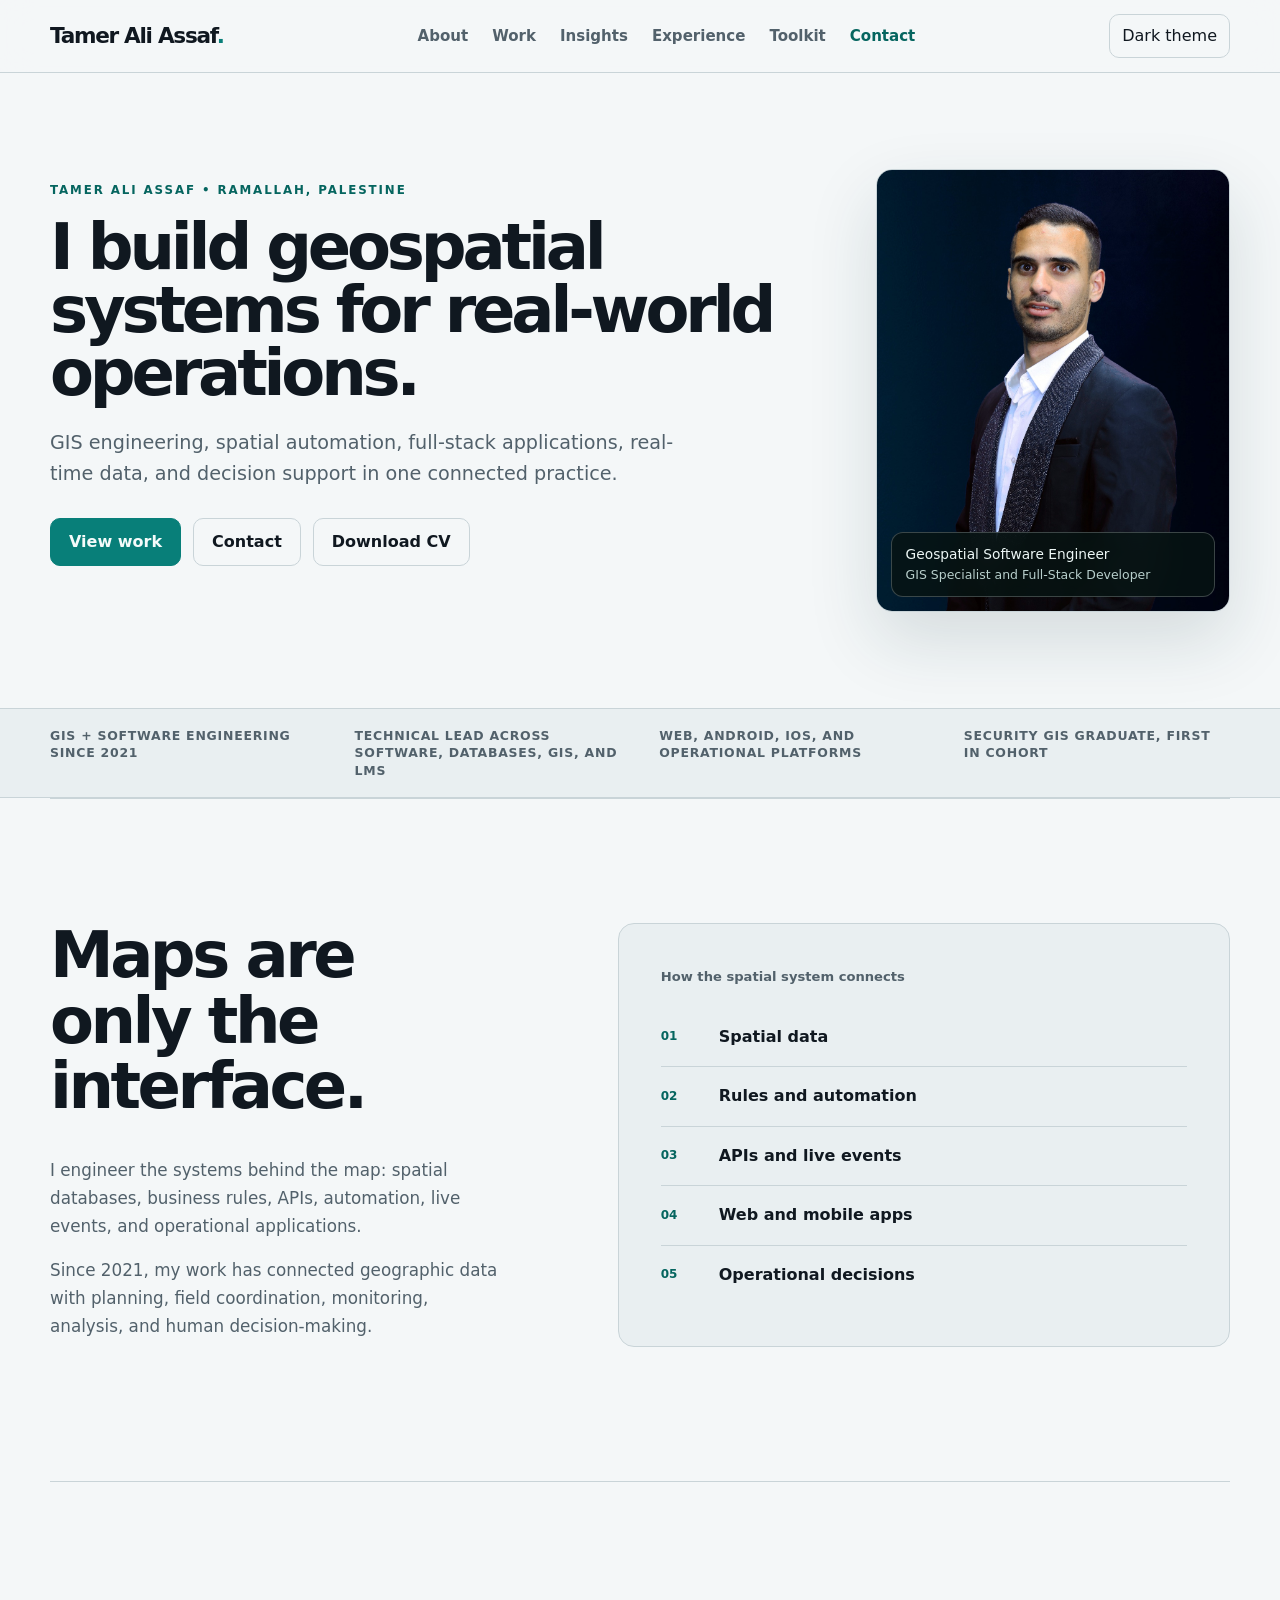
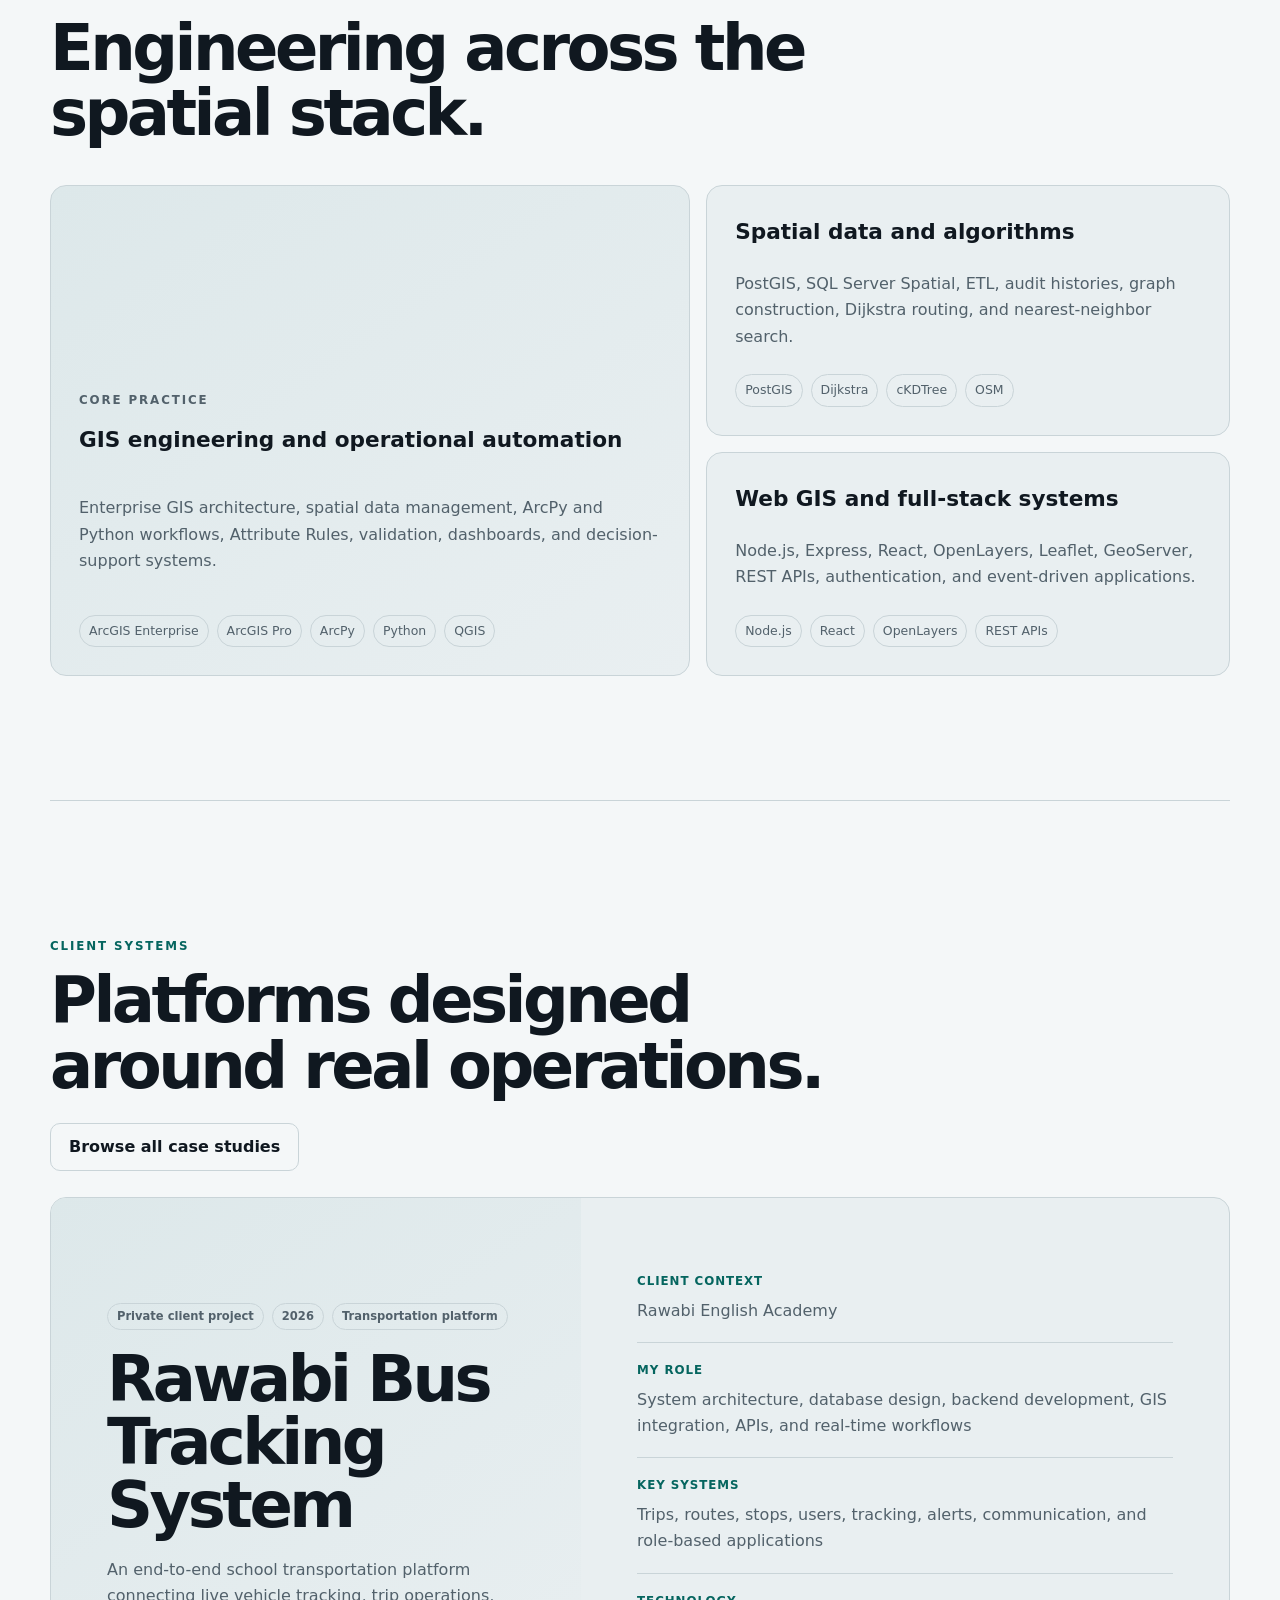
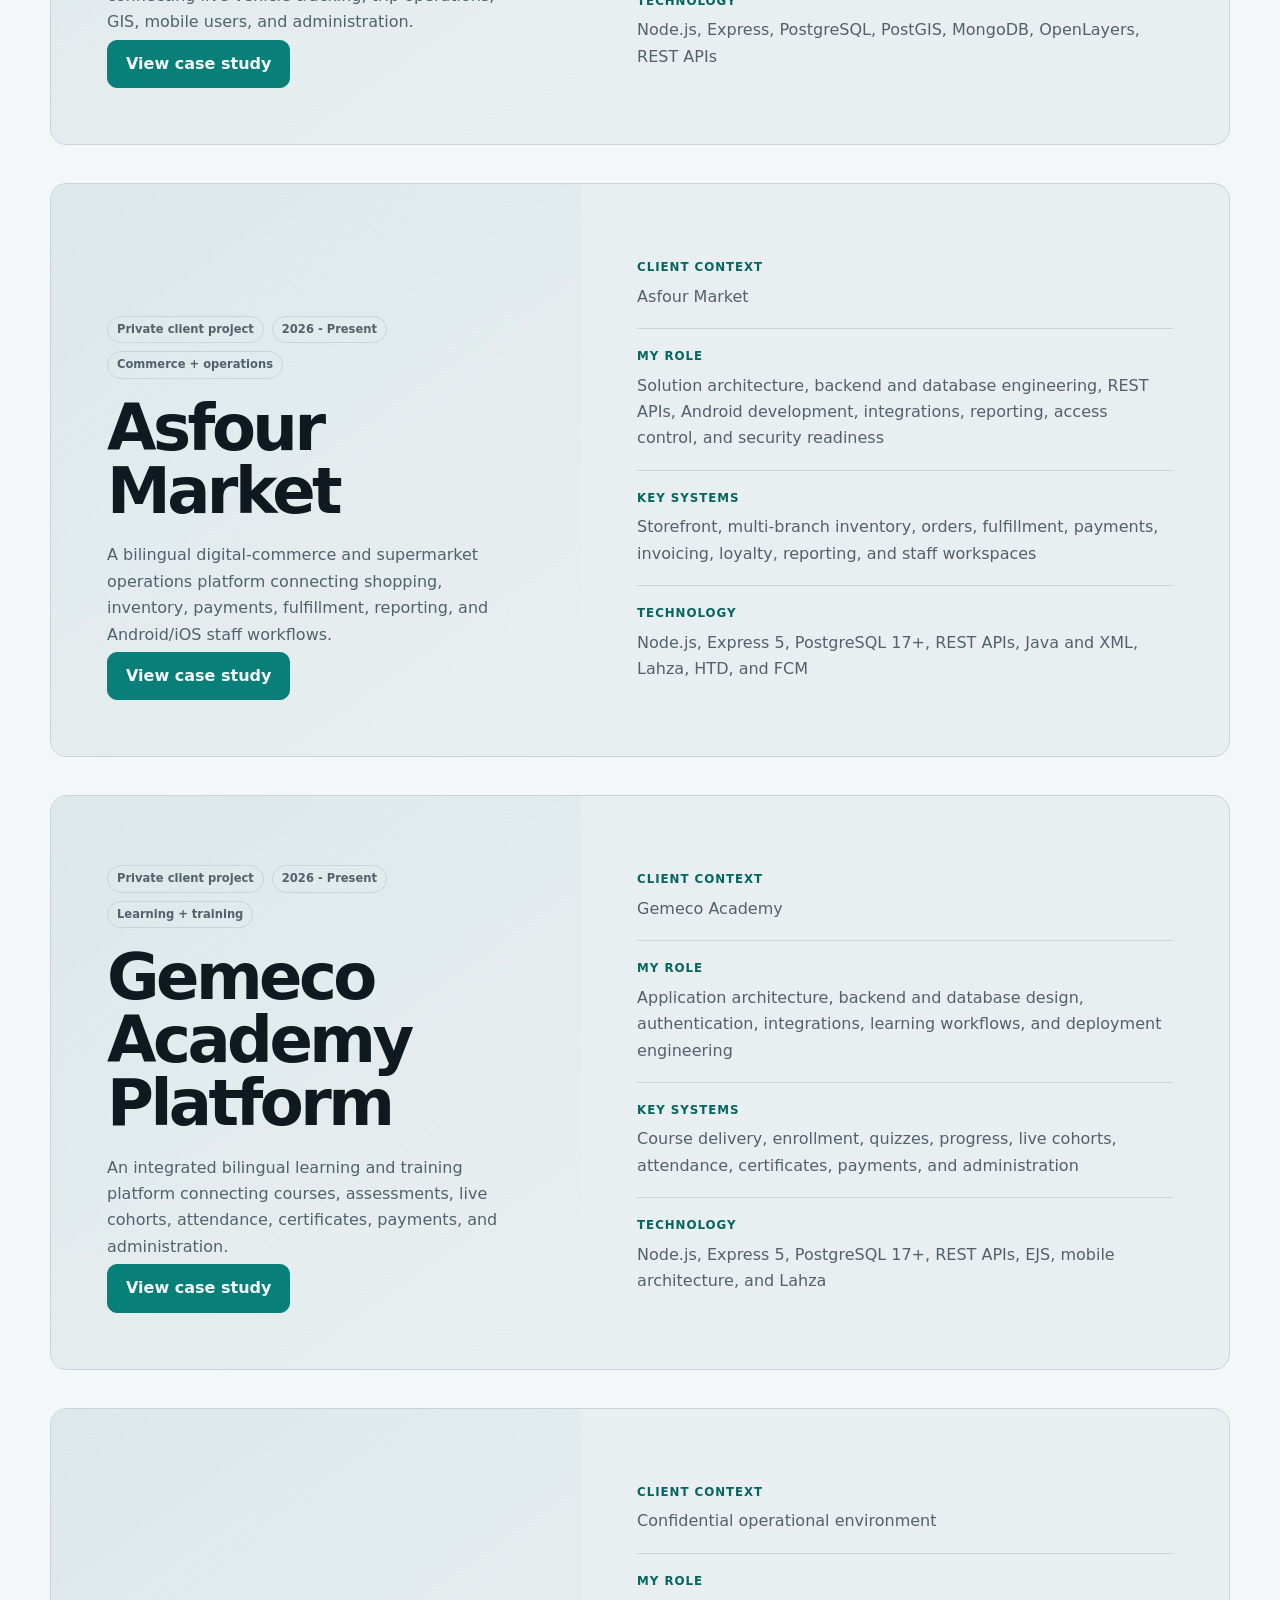
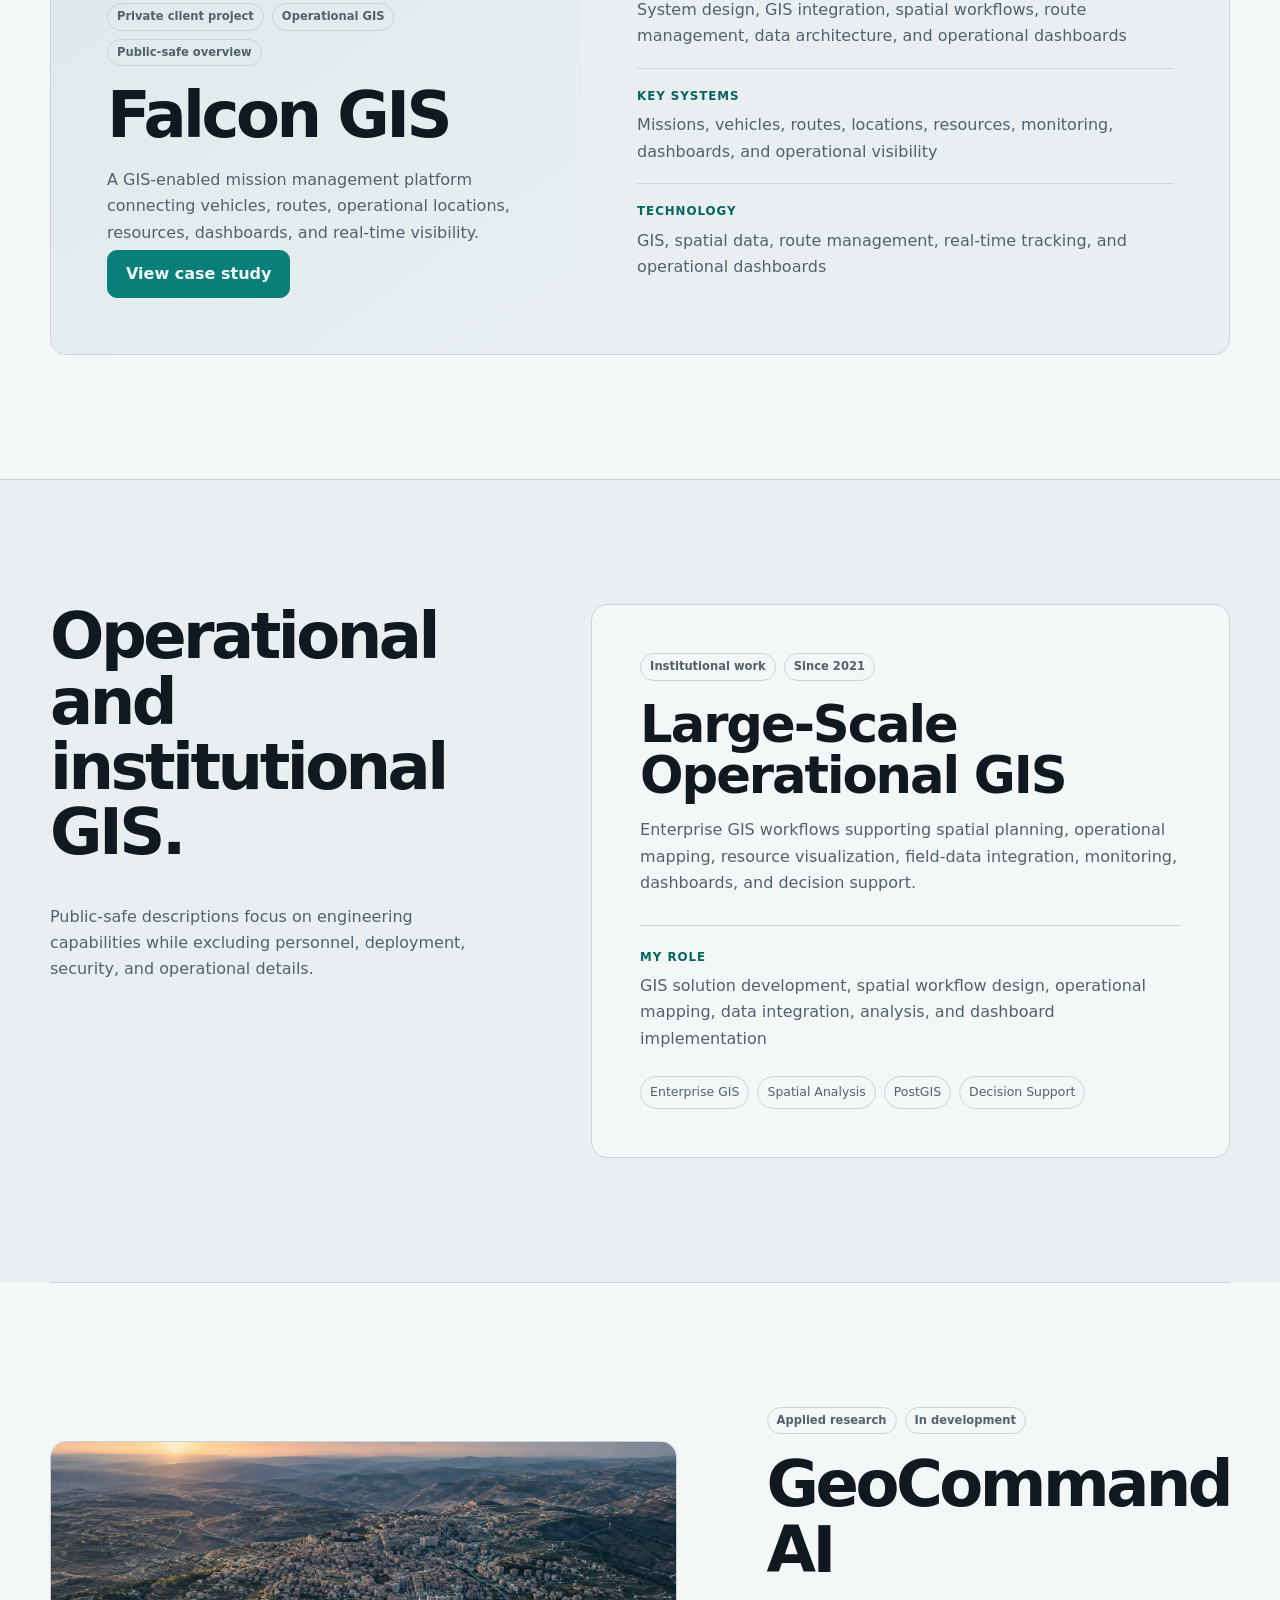
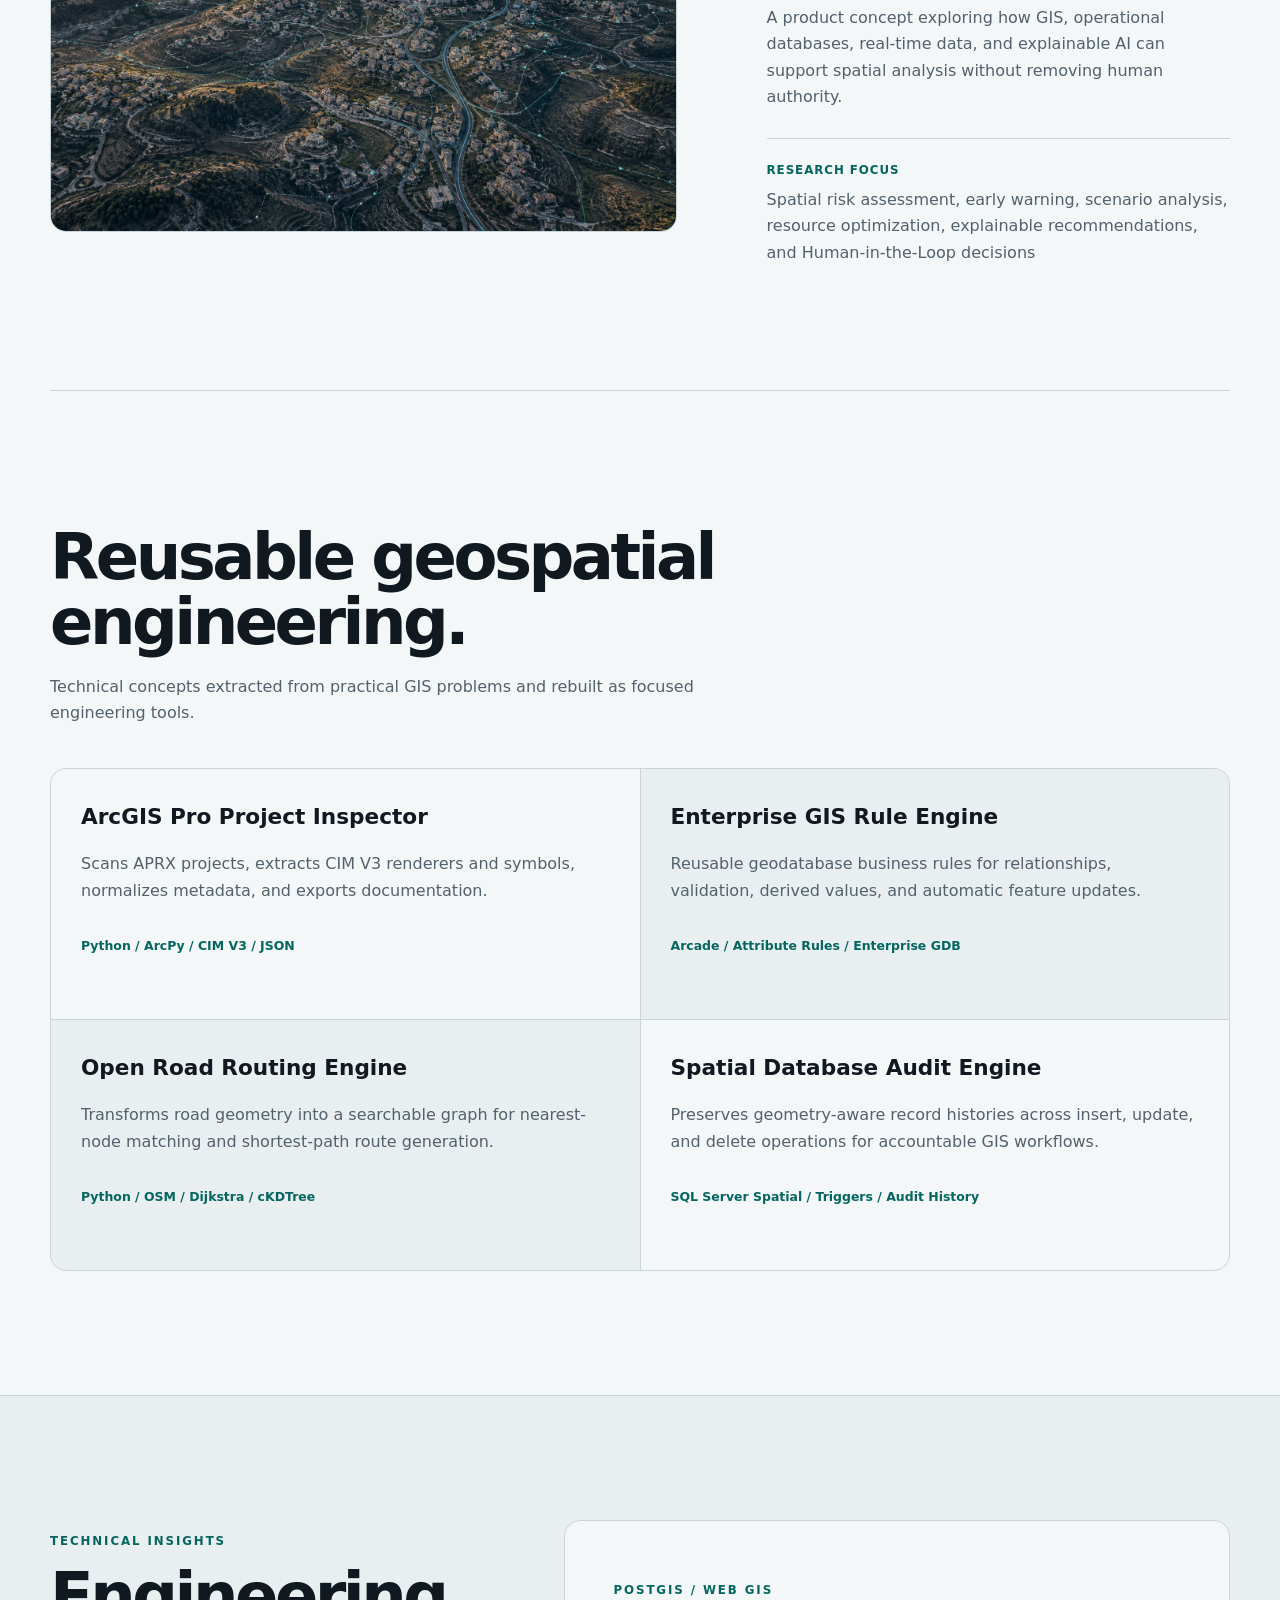
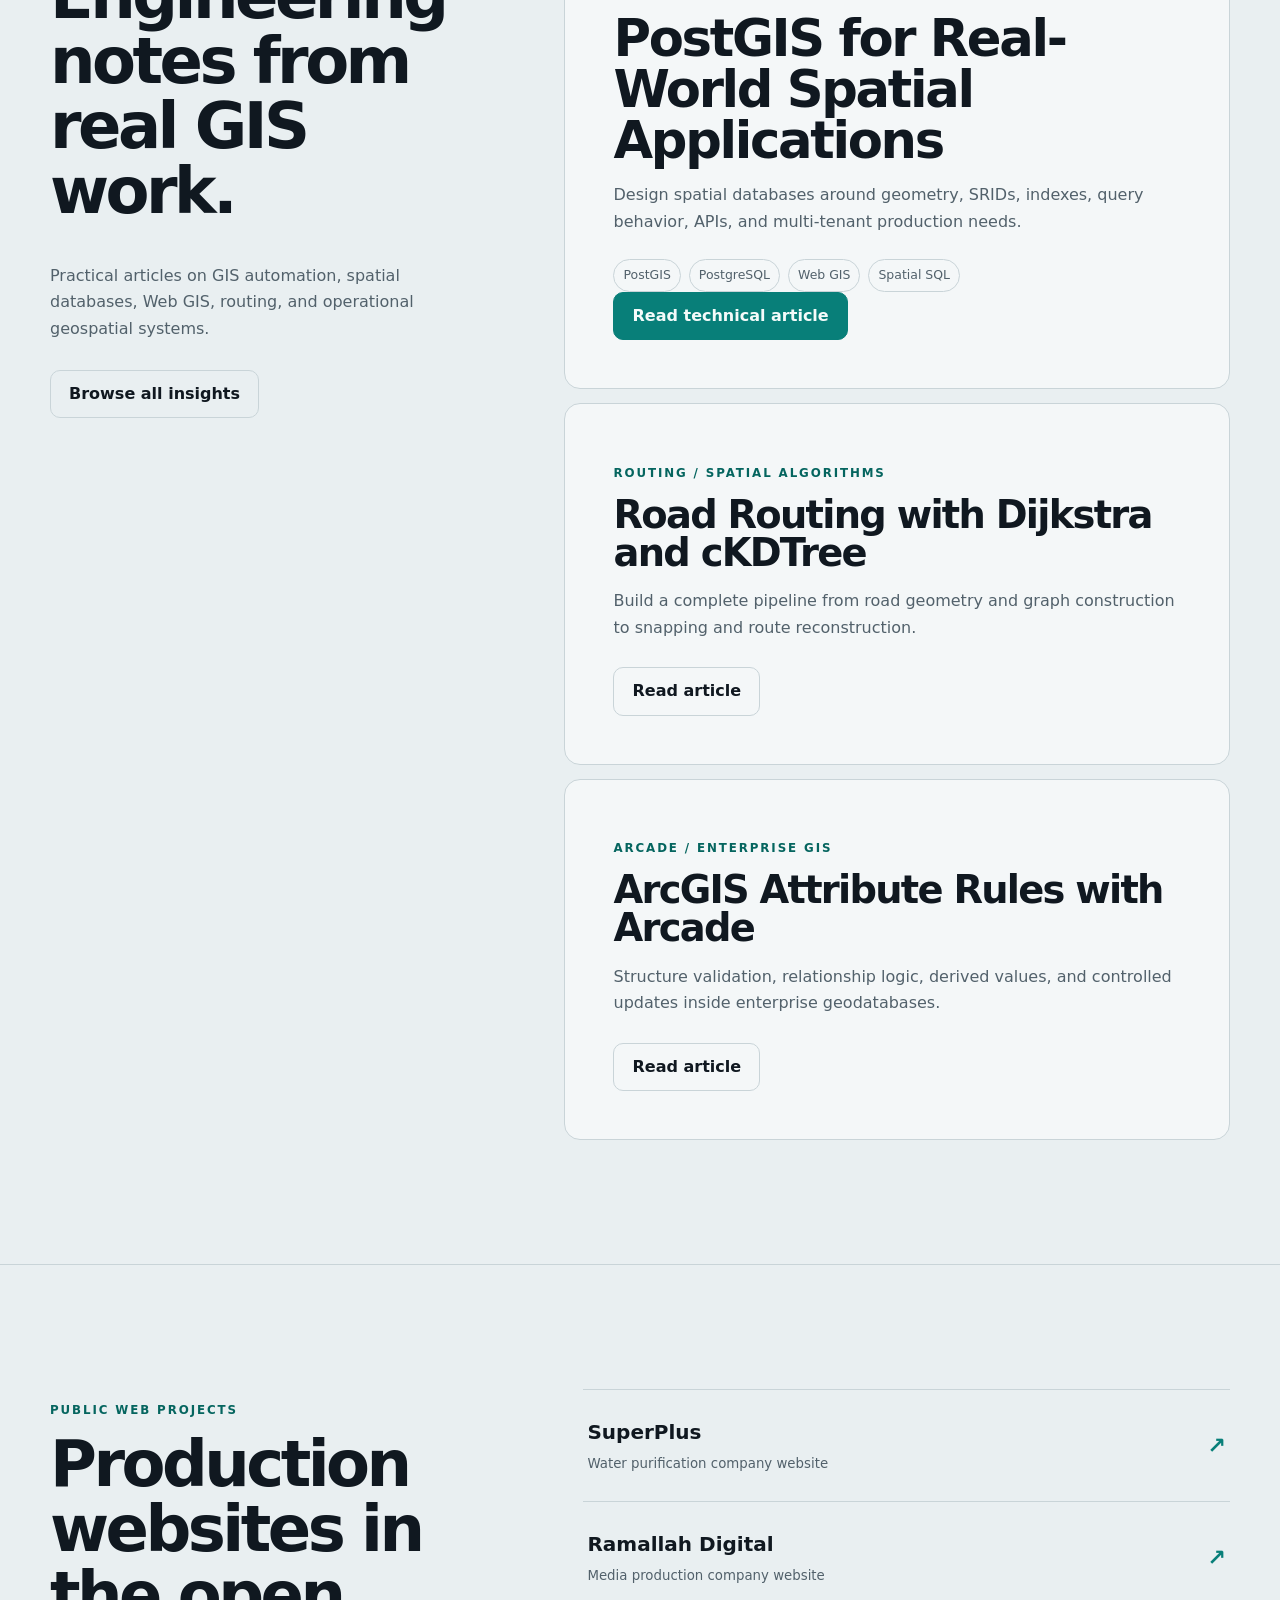
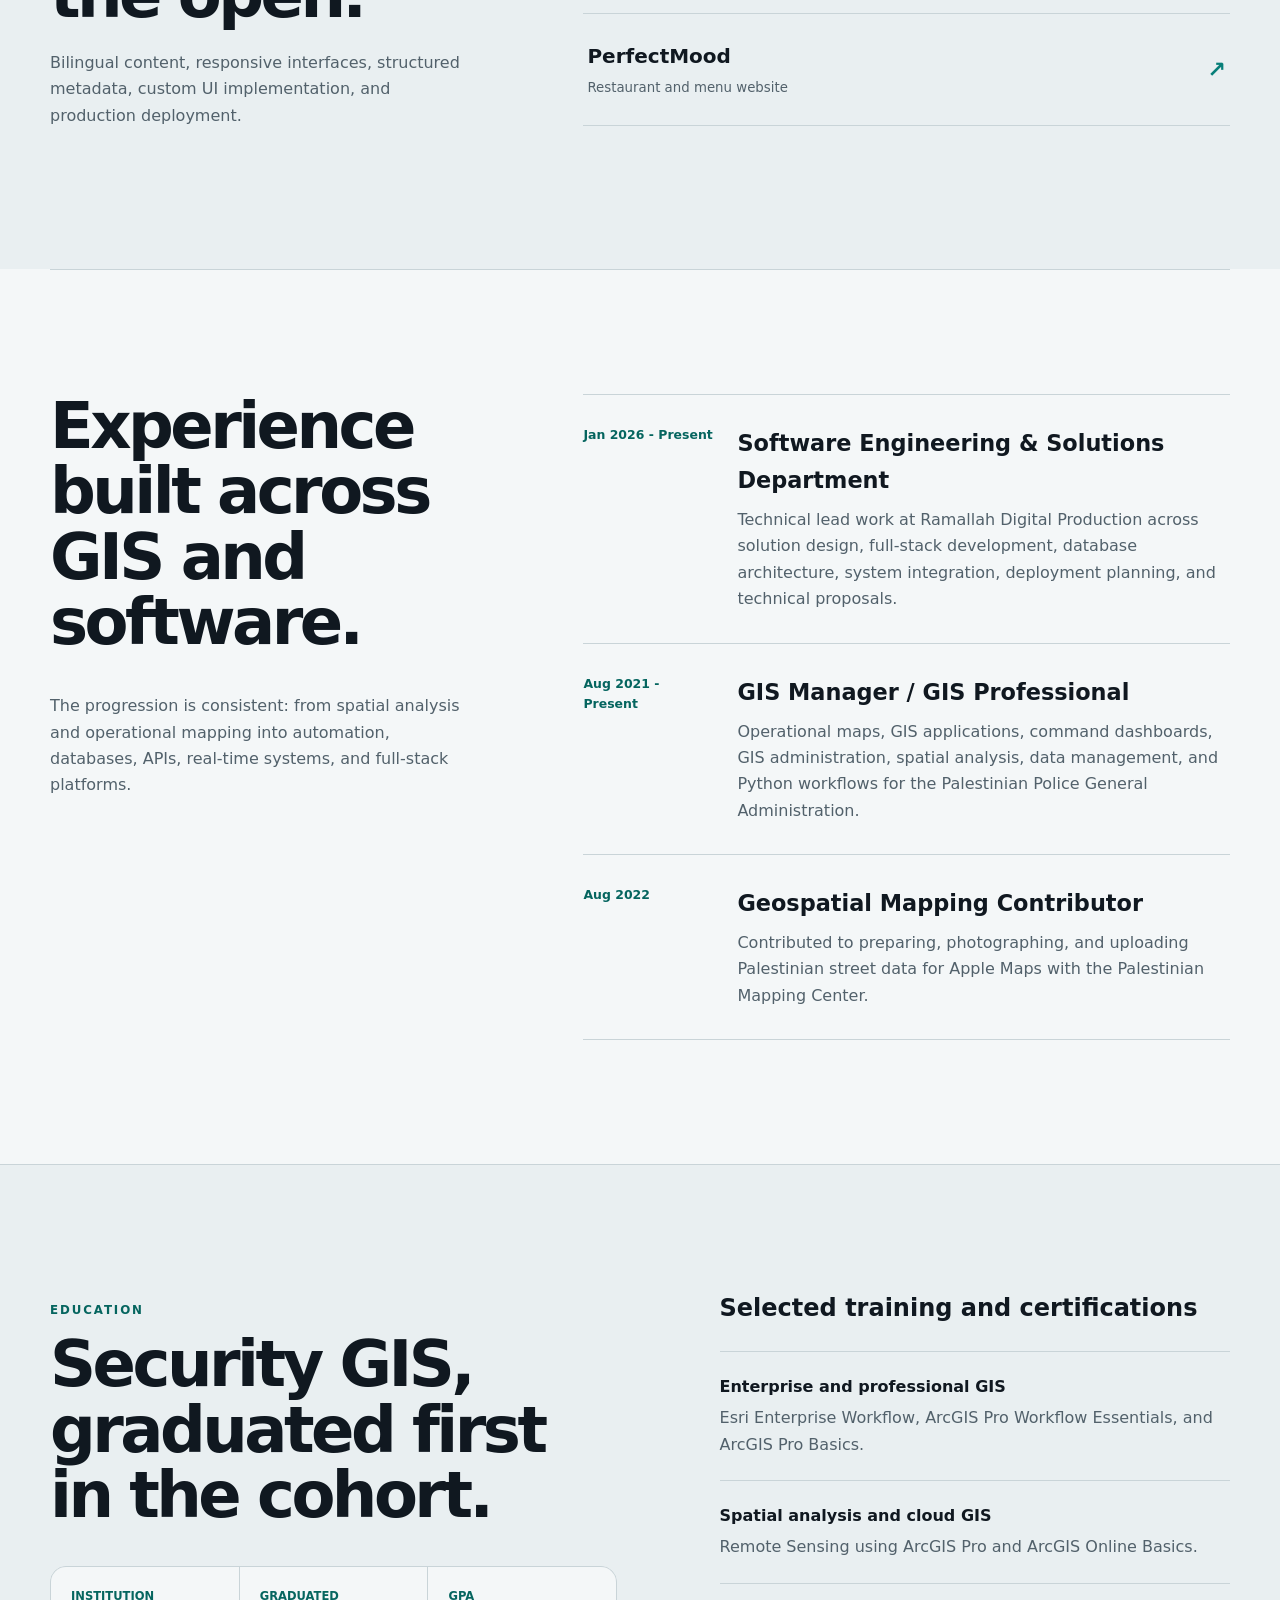
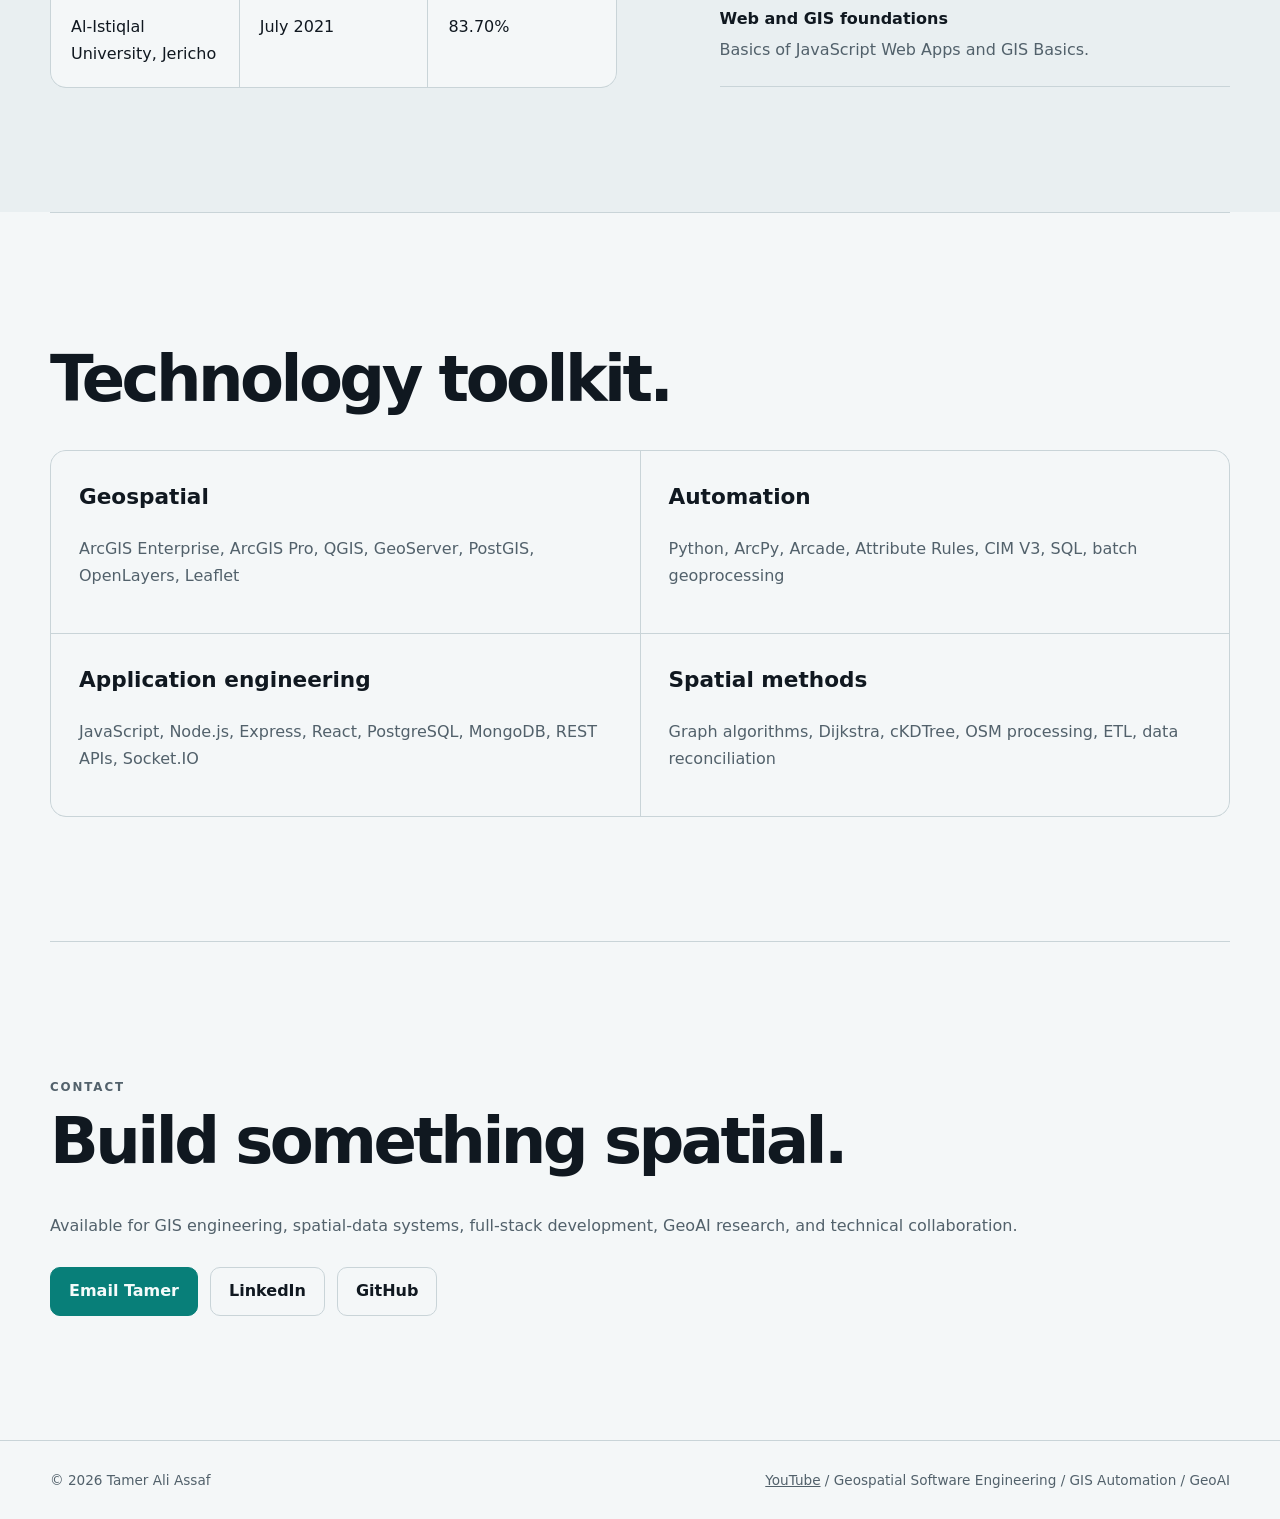
==== commit d40d92ee: "Add PostGIS and routing insights" ====
--- a/index.html
+++ b/index.html
@@ -539,24 +539,47 @@
               <a class="btn" href="insights/">Browse all insights</a>
             </div>
           </div>
-          <article class="insights-home-entry reveal">
-            <p class="section-kicker">ARCADE / ENTERPRISE GIS</p>
-            <h3>ArcGIS Attribute Rules with Arcade</h3>
-            <p>
-              A practical architecture for validation, parent-child logic,
-              cross-layer lookups, derived values, and controlled feature
-              updates inside enterprise geodatabases.
-            </p>
-            <div class="tags">
-              <span>ArcGIS Pro</span><span>Arcade</span
-              ><span>Attribute Rules</span><span>Automation</span>
-            </div>
-            <a
-              class="btn primary"
-              href="insights/arcgis-attribute-rules-arcade.html"
-              >Read technical article</a
-            >
-          </article>
+          <div class="insights-home-list">
+            <article class="insights-home-entry reveal">
+              <p class="section-kicker">POSTGIS / WEB GIS</p>
+              <h3>PostGIS for Real-World Spatial Applications</h3>
+              <p>
+                Design spatial databases around geometry, SRIDs, indexes, query
+                behavior, APIs, and multi-tenant production needs.
+              </p>
+              <div class="tags">
+                <span>PostGIS</span><span>PostgreSQL</span><span>Web GIS</span
+                ><span>Spatial SQL</span>
+              </div>
+              <a
+                class="btn primary"
+                href="insights/postgis-web-gis-spatial-applications.html"
+                >Read technical article</a
+              >
+            </article>
+            <article class="insights-home-entry compact reveal">
+              <p class="section-kicker">ROUTING / SPATIAL ALGORITHMS</p>
+              <h3>Road Routing with Dijkstra and cKDTree</h3>
+              <p>
+                Build a complete pipeline from road geometry and graph
+                construction to snapping and route reconstruction.
+              </p>
+              <a class="btn" href="insights/road-routing-dijkstra-ckdtree.html"
+                >Read article</a
+              >
+            </article>
+            <article class="insights-home-entry compact reveal">
+              <p class="section-kicker">ARCADE / ENTERPRISE GIS</p>
+              <h3>ArcGIS Attribute Rules with Arcade</h3>
+              <p>
+                Structure validation, relationship logic, derived values, and
+                controlled updates inside enterprise geodatabases.
+              </p>
+              <a class="btn" href="insights/arcgis-attribute-rules-arcade.html"
+                >Read article</a
+              >
+            </article>
+          </div>
         </div>
       </section>
 
--- a/assets/insights.css
+++ b/assets/insights.css
@@ -126,6 +126,11 @@
   color: var(--muted);
 }
 
+.insights-home-list {
+  display: grid;
+  gap: 14px;
+}
+
 .insights-home-entry {
   padding: clamp(28px, 5vw, 48px);
   border: 1px solid var(--line);
@@ -140,6 +145,14 @@
   letter-spacing: -0.045em;
 }
 
+.insights-home-entry.compact h3 {
+  font-size: clamp(1.65rem, 3vw, 2.5rem);
+}
+
+.insights-home-entry.compact .btn {
+  margin-top: 10px;
+}
+
 .insights-home-entry > p:not(.section-kicker) {
   color: var(--muted);
 }
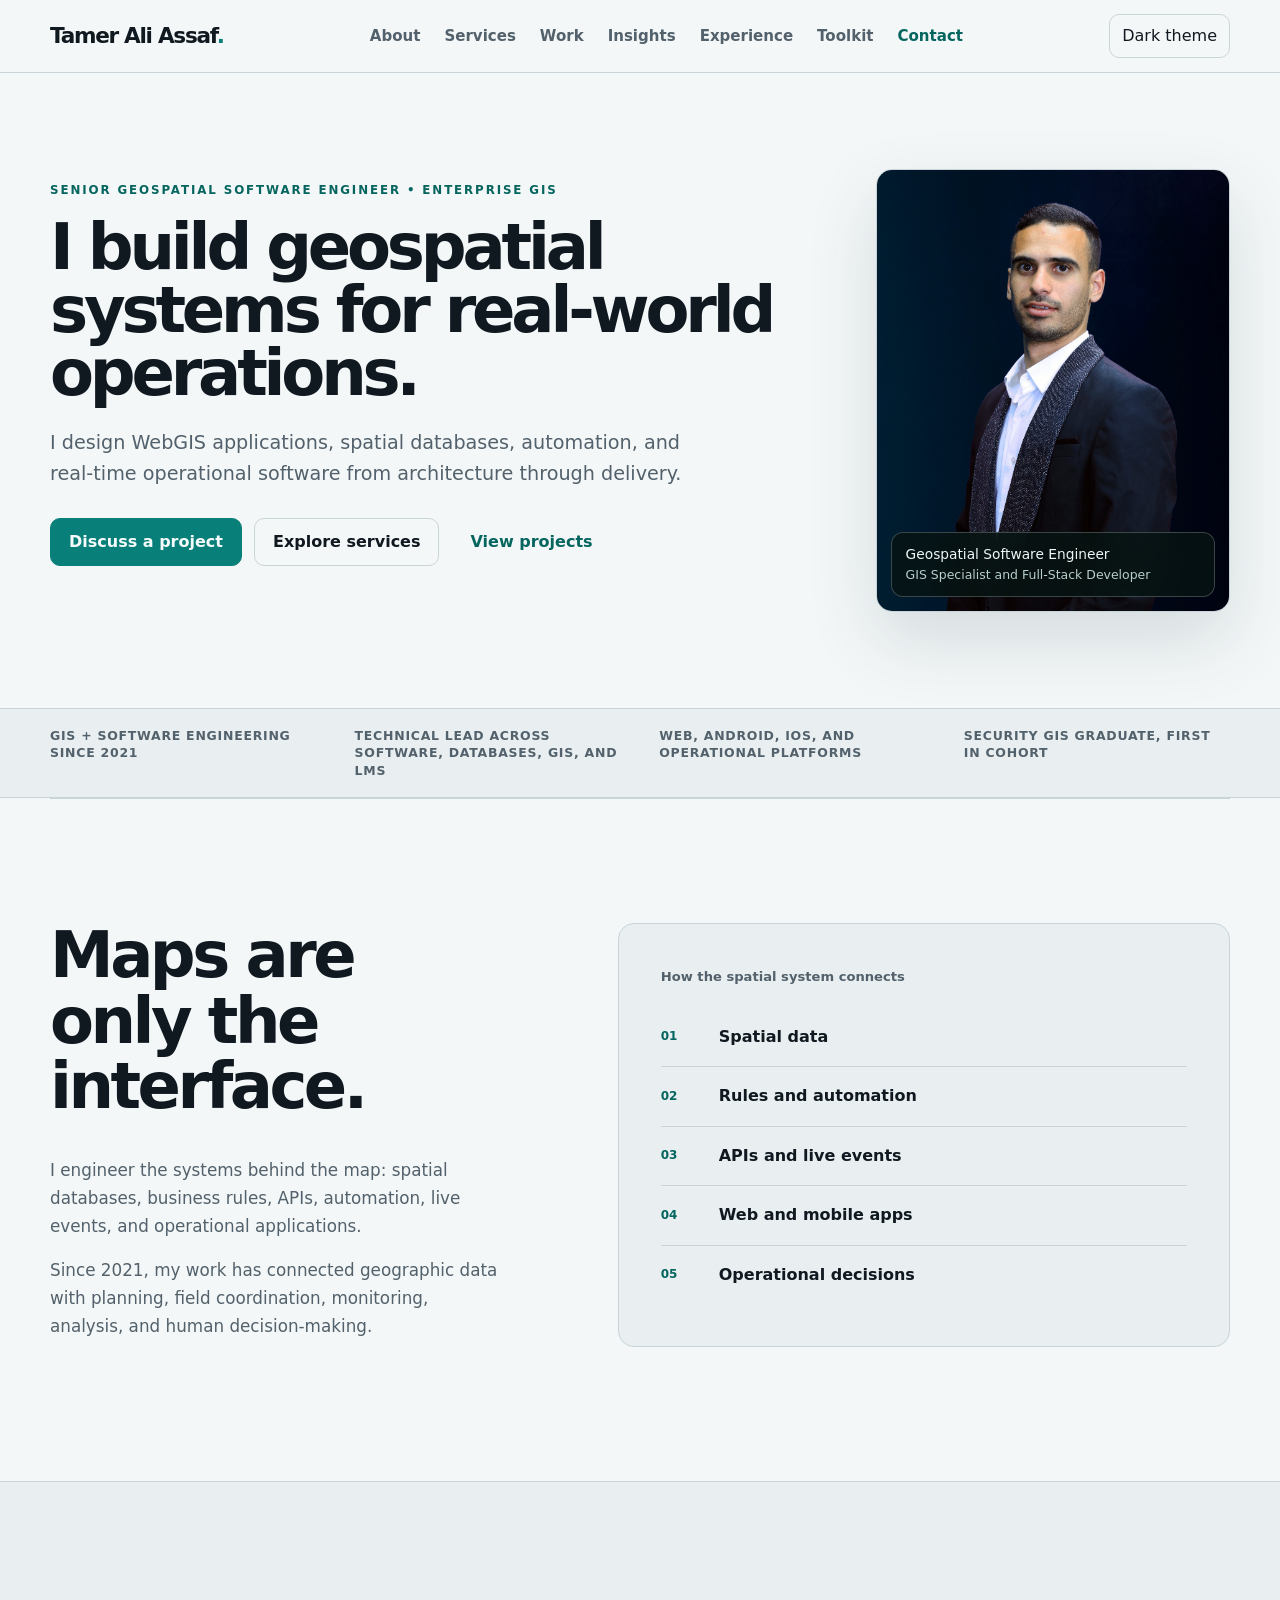
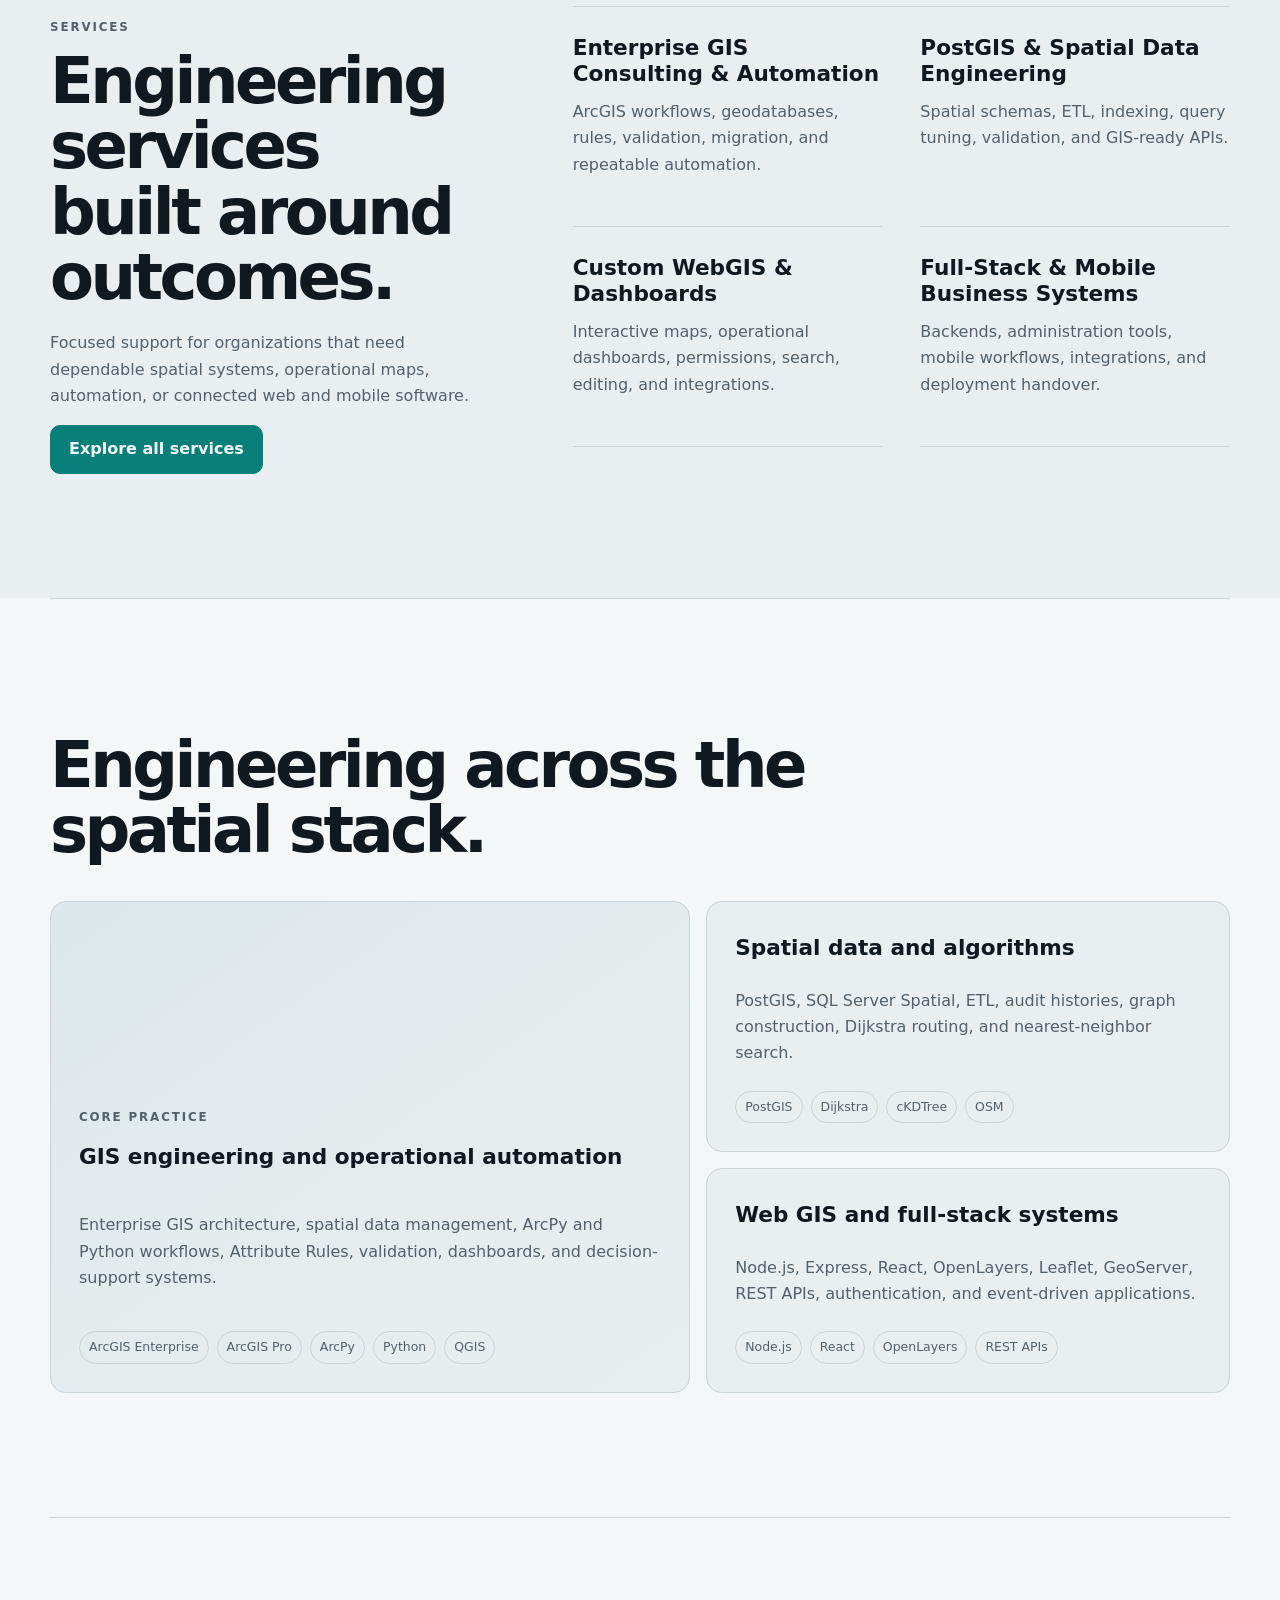
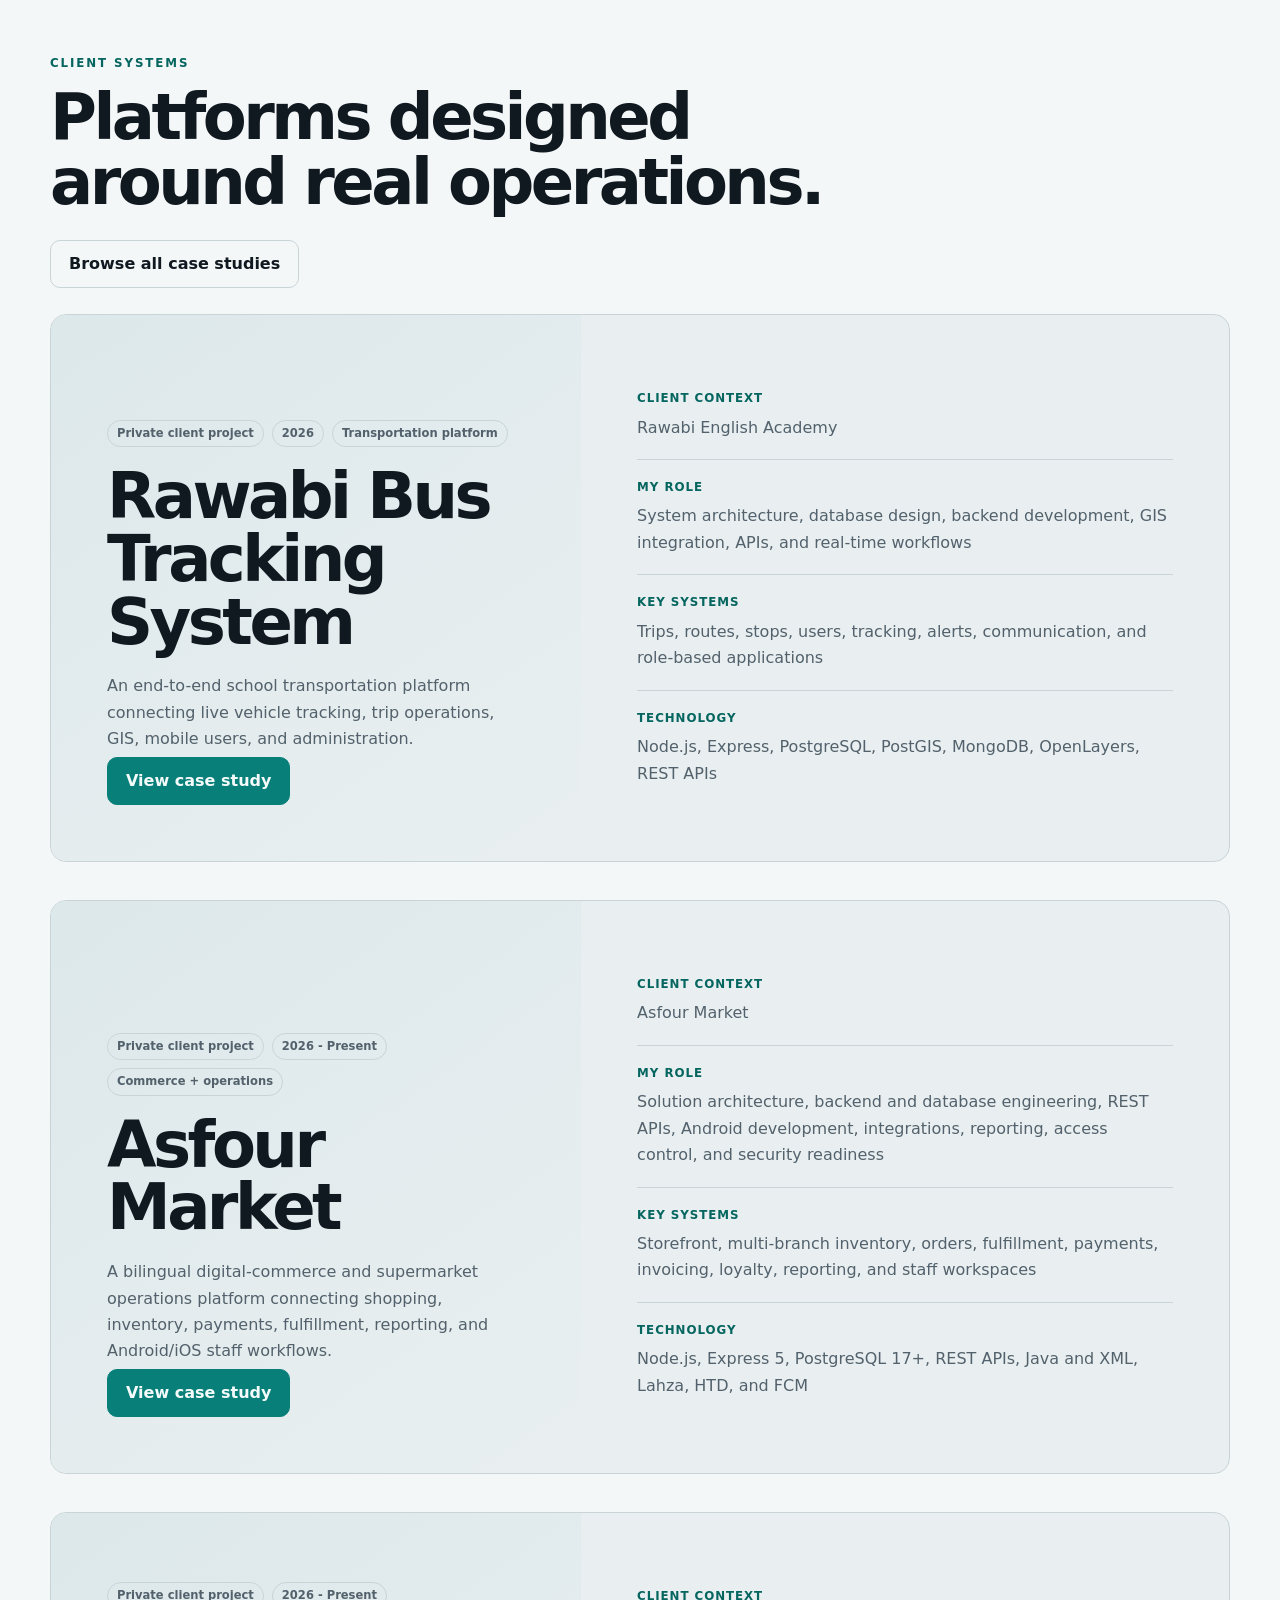
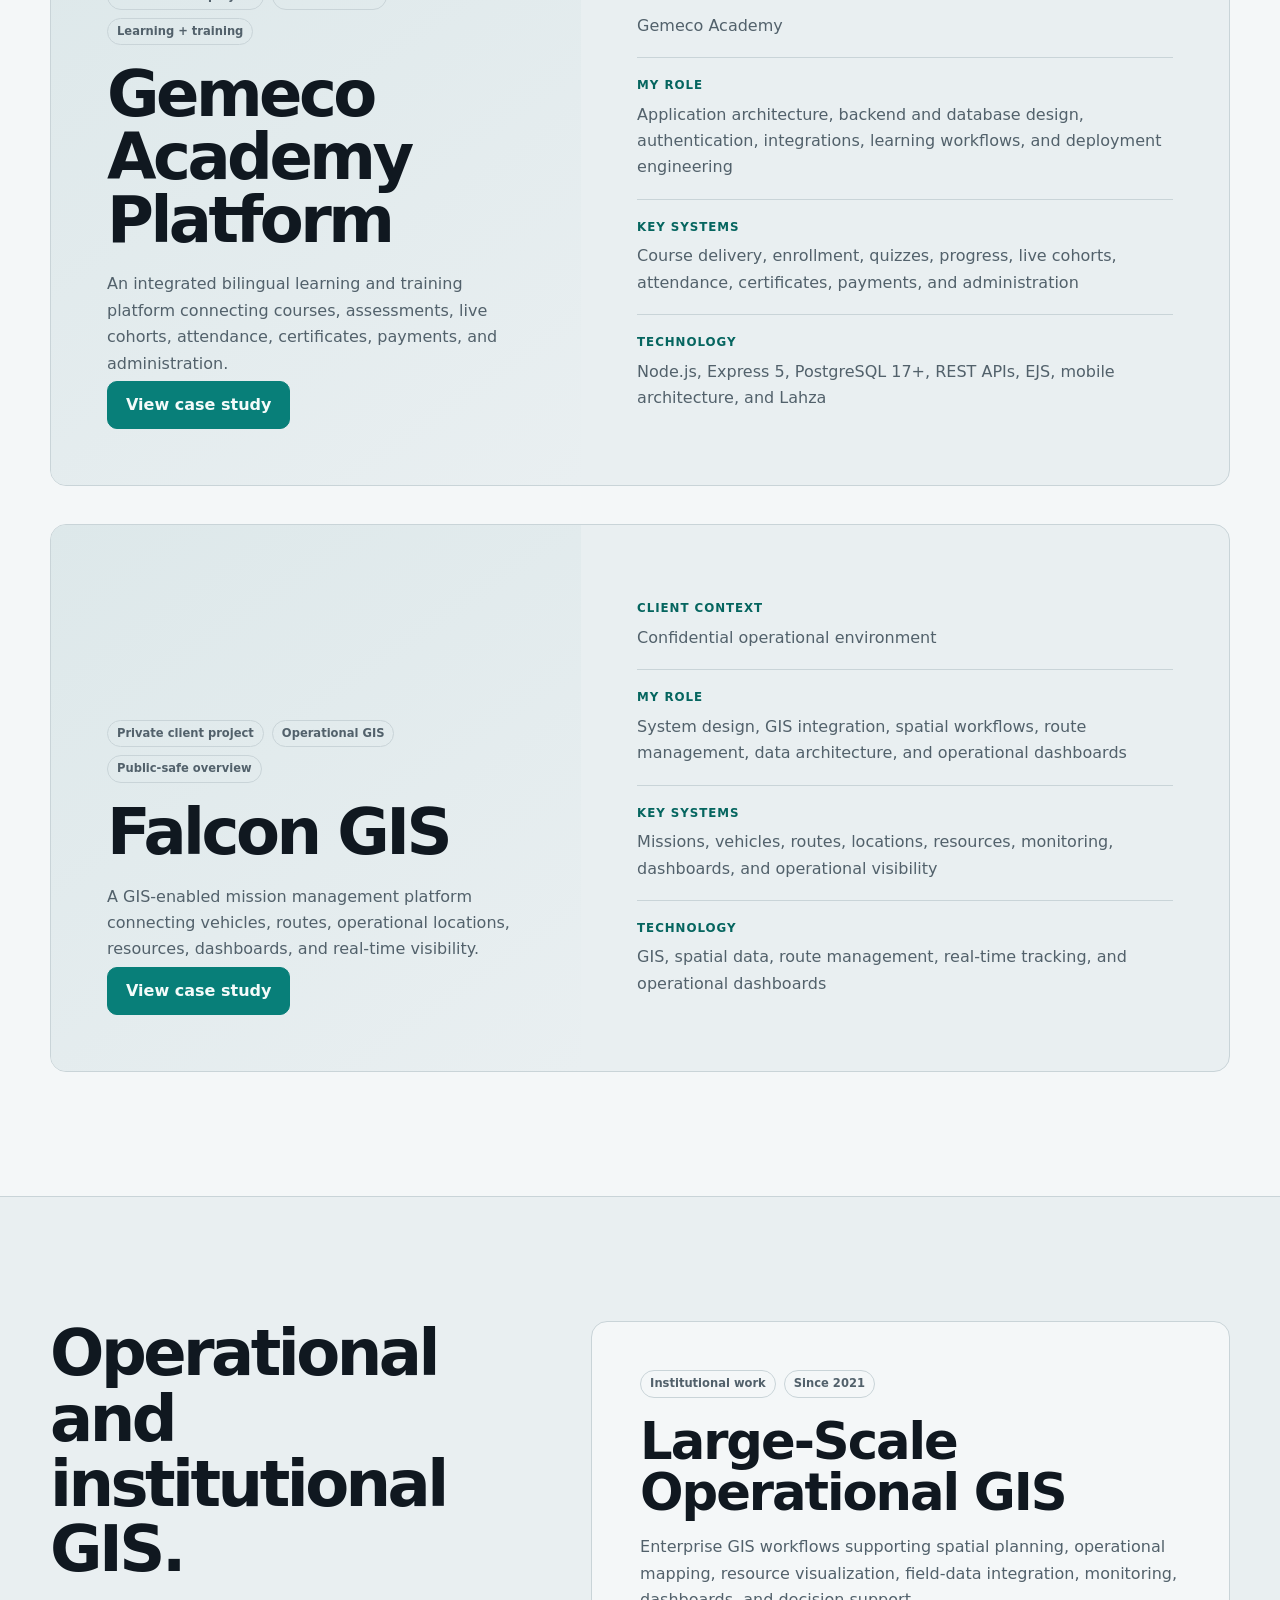
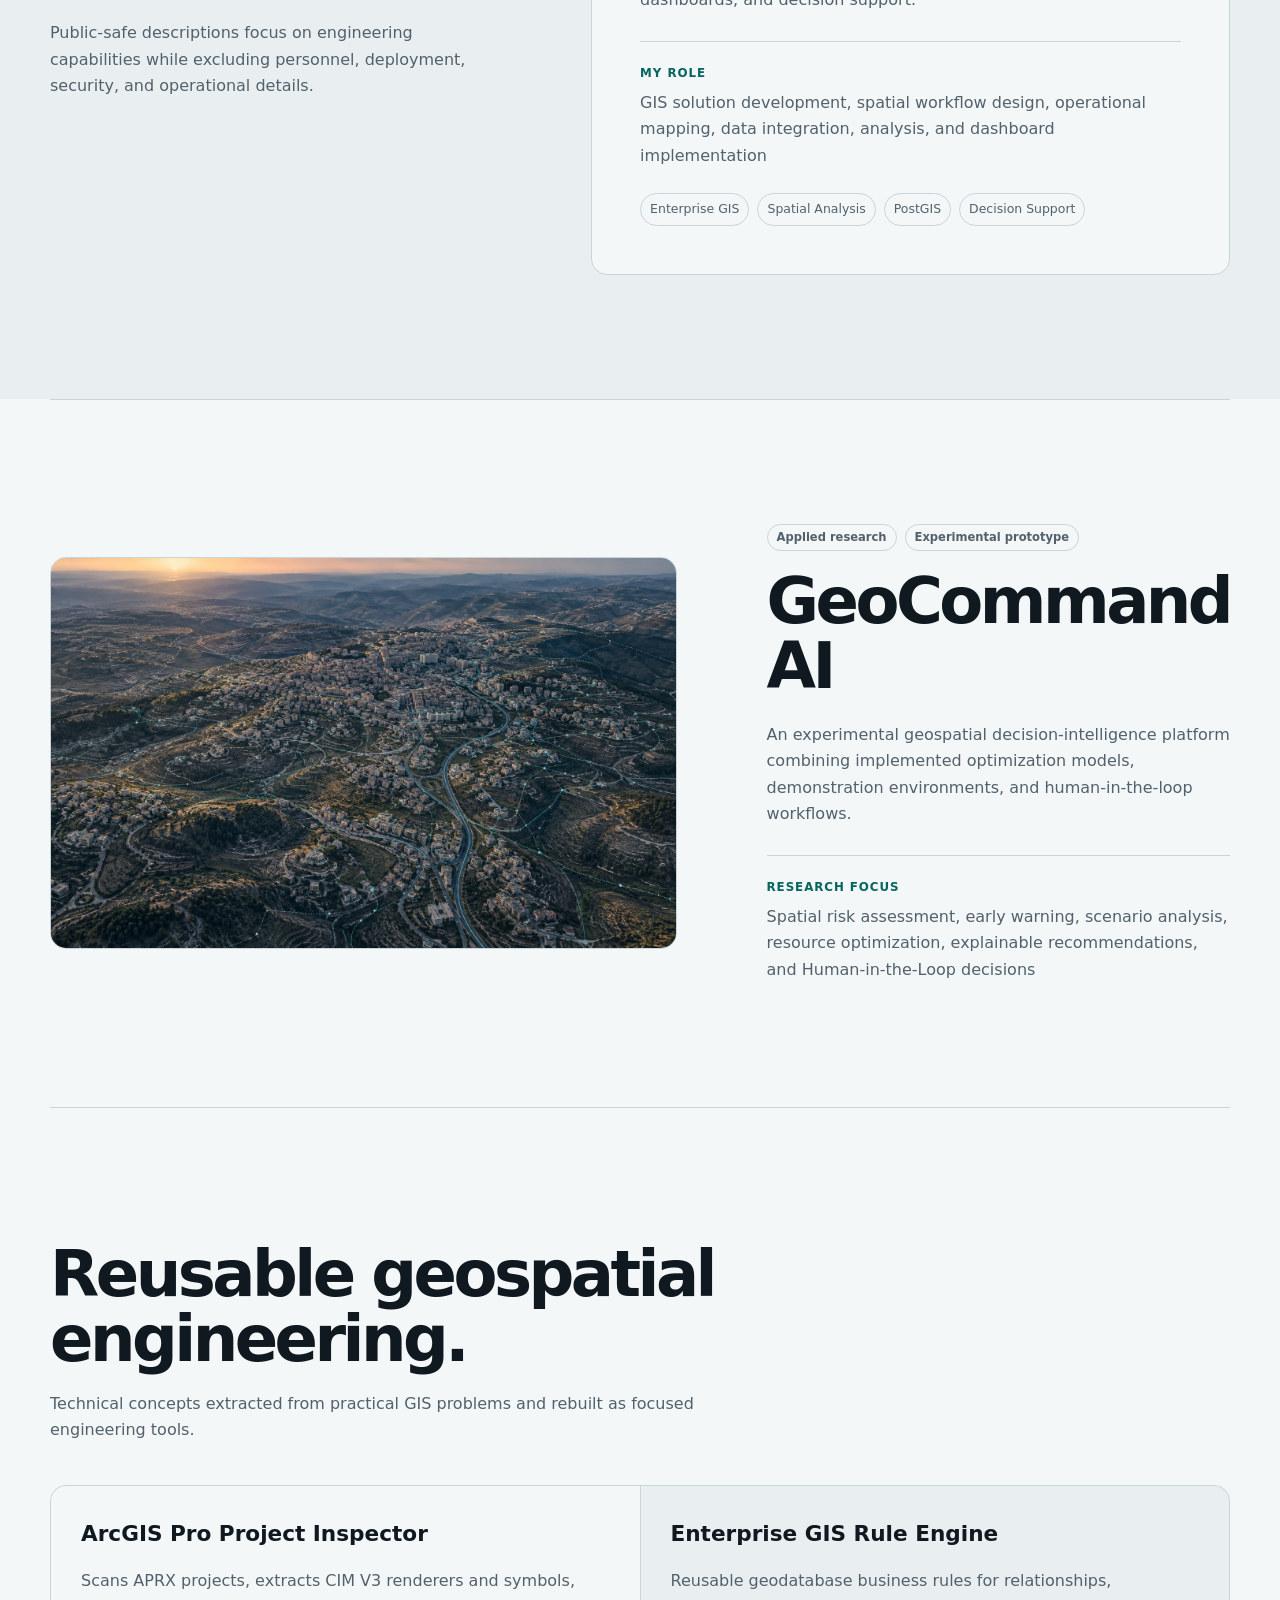
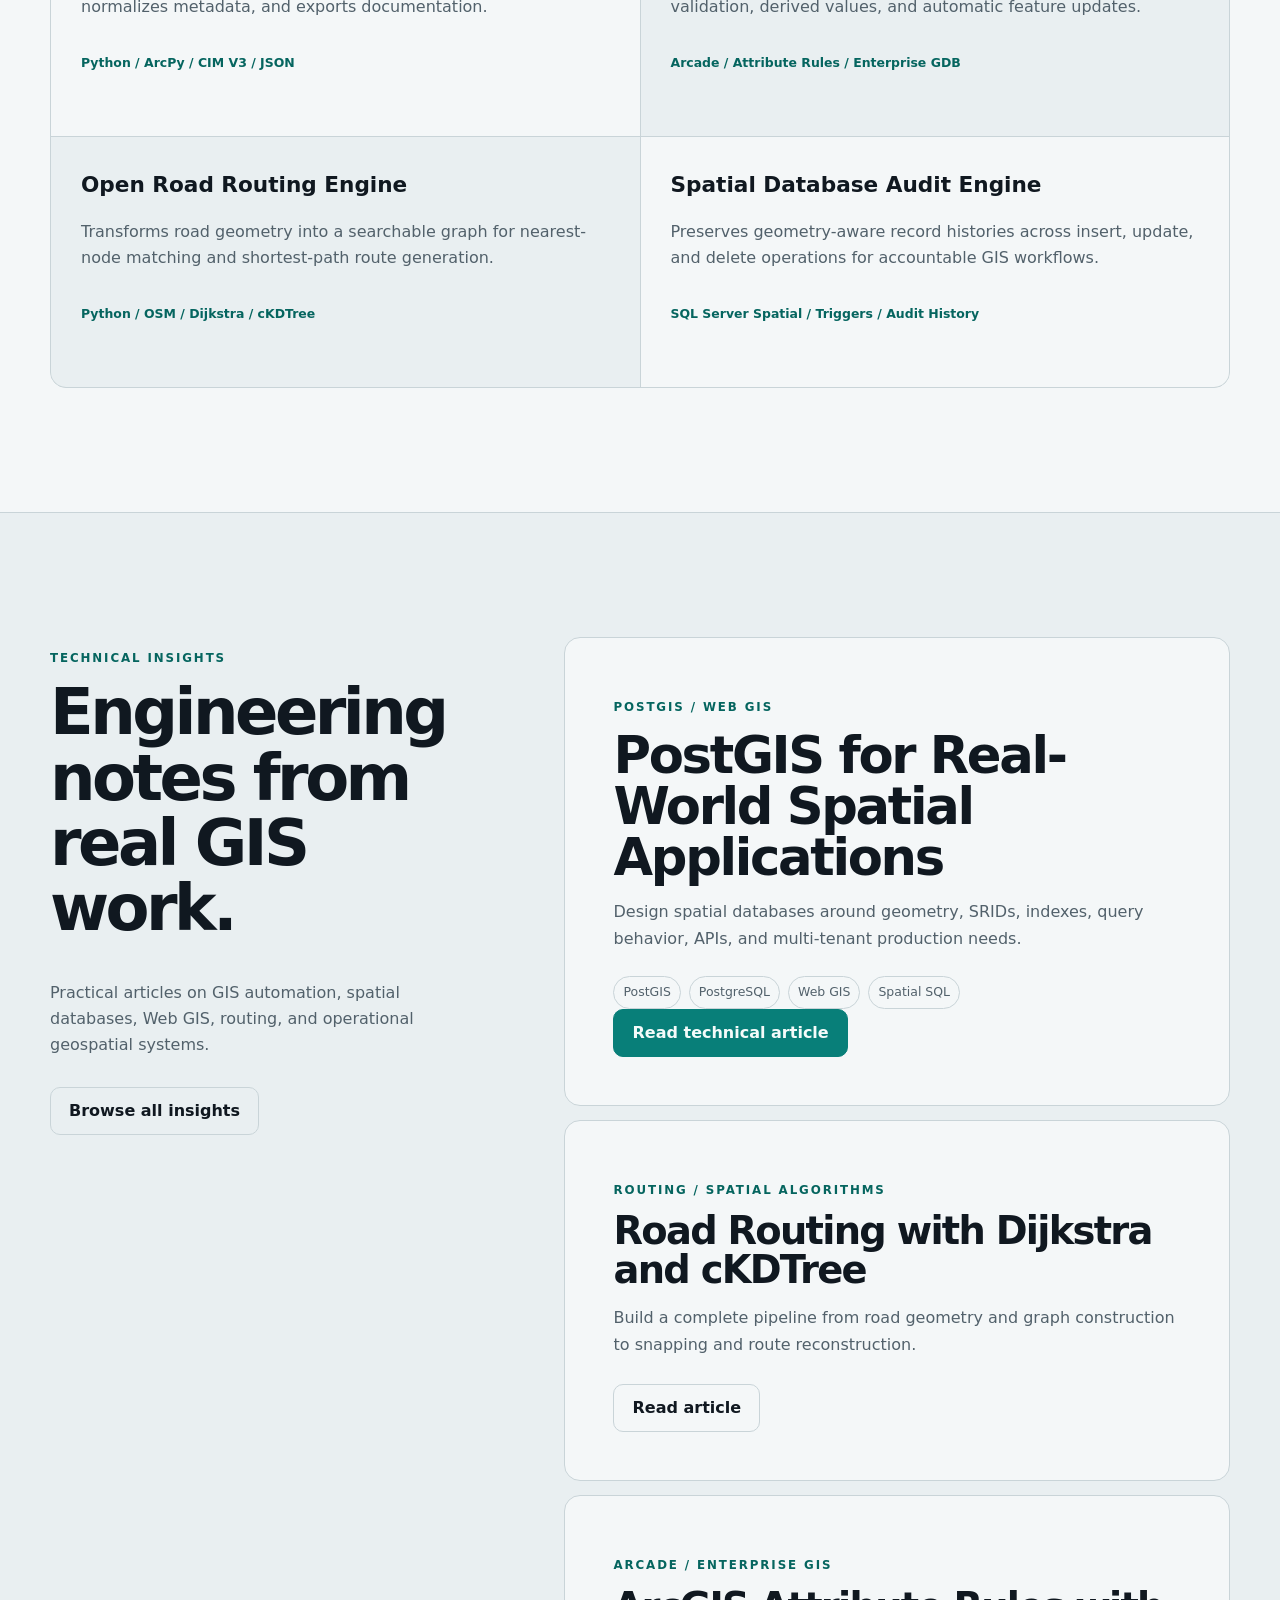
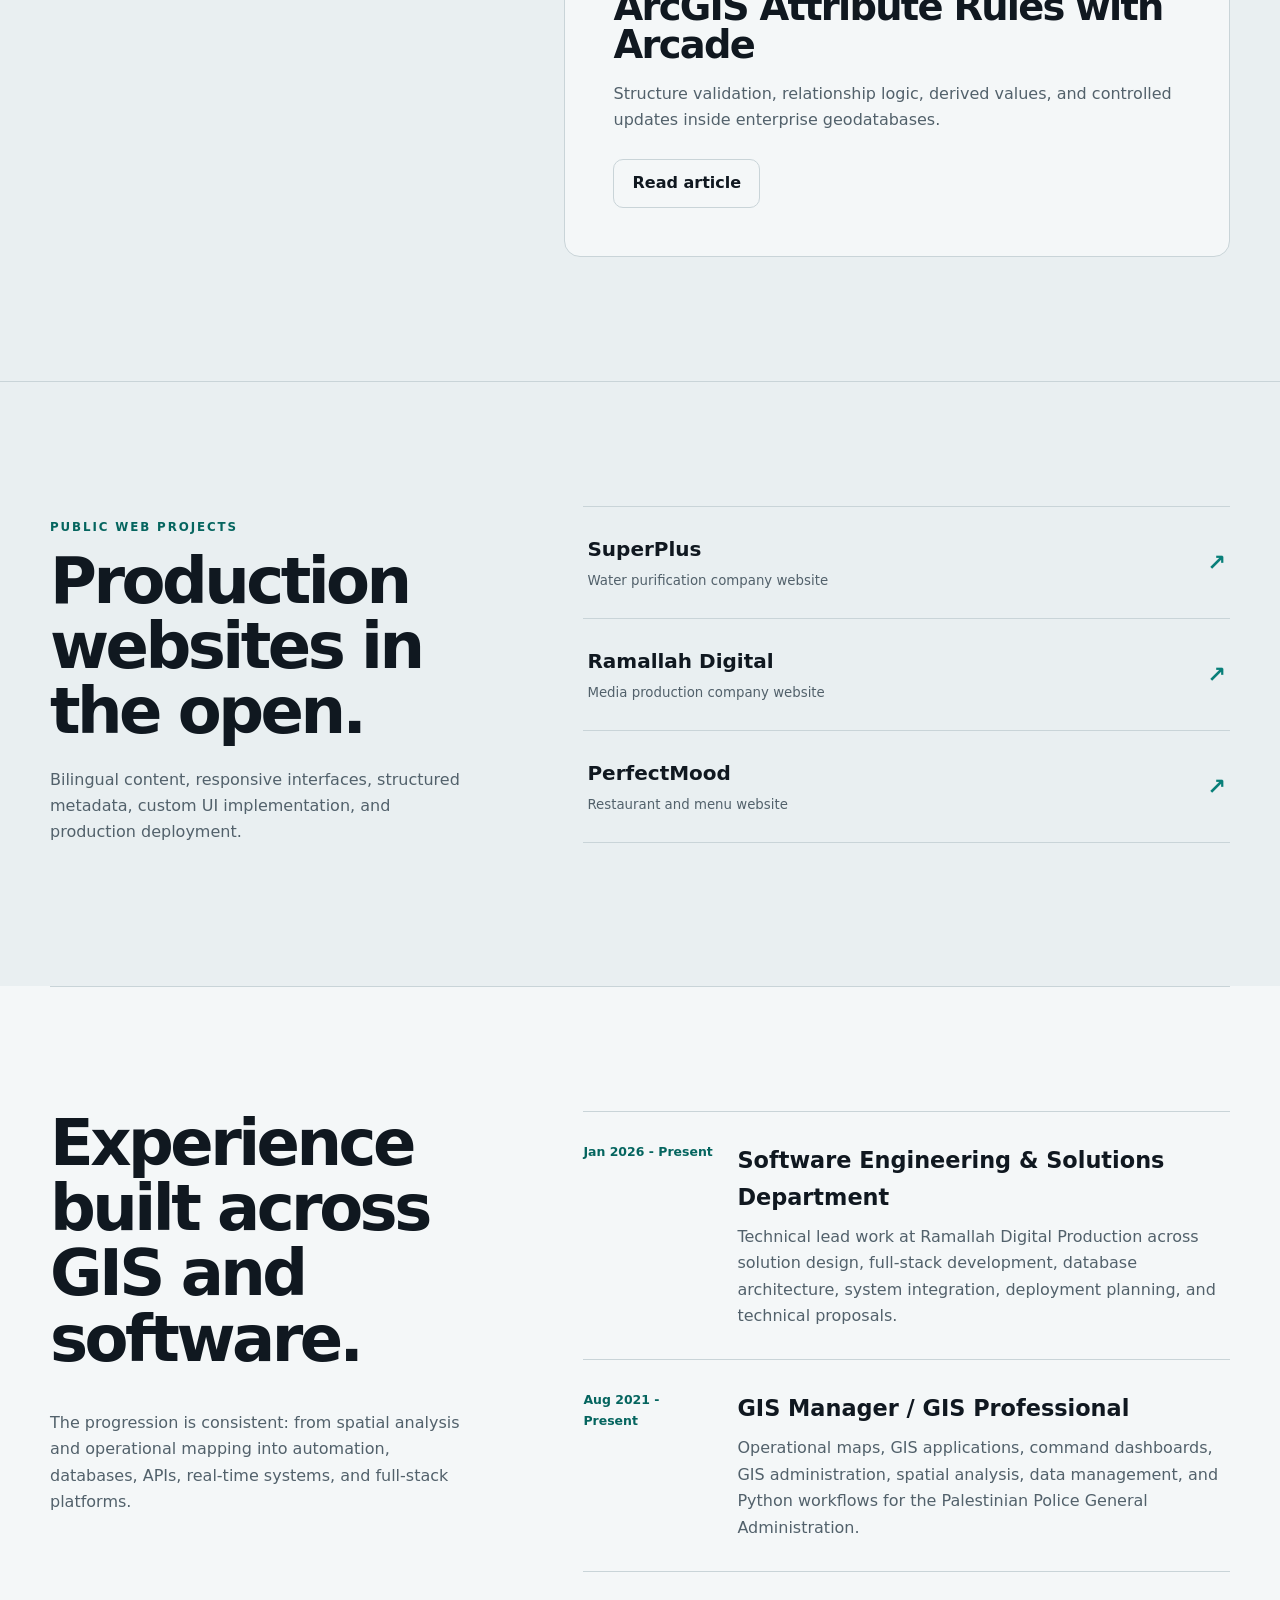
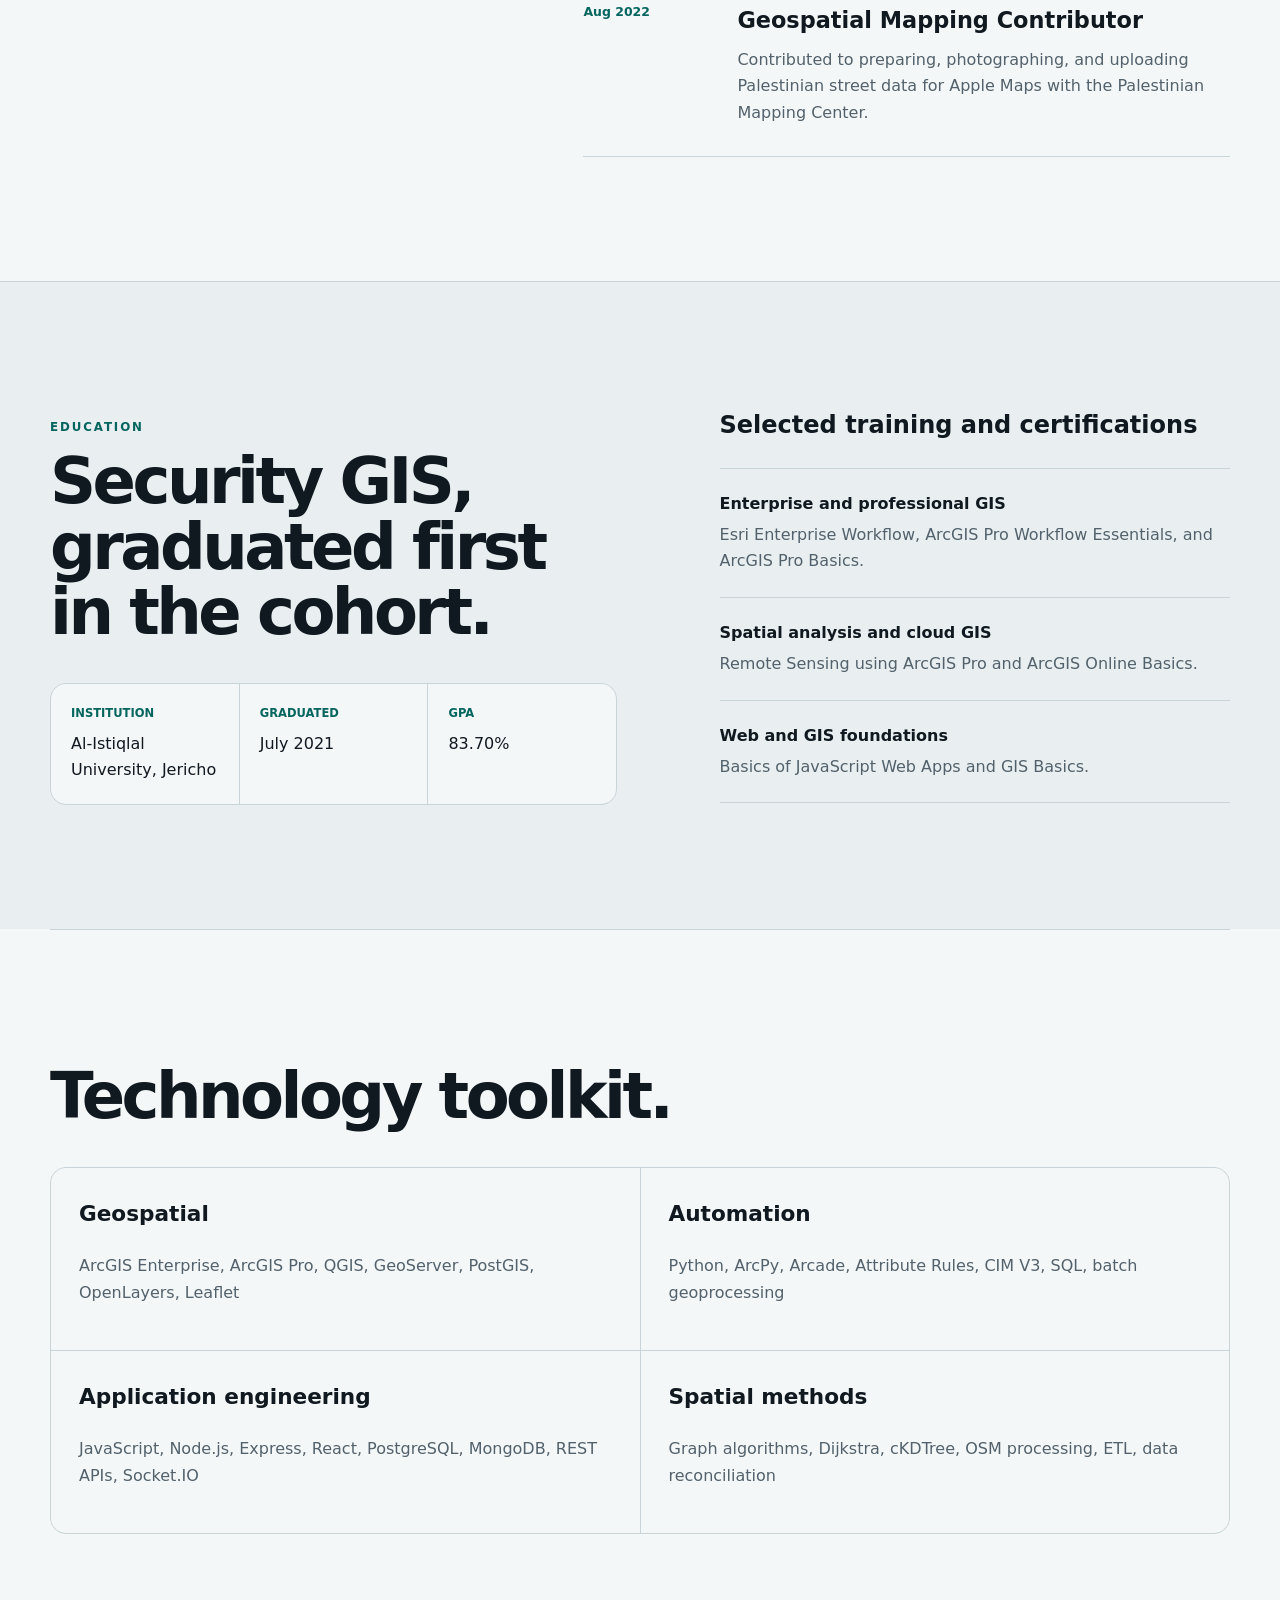
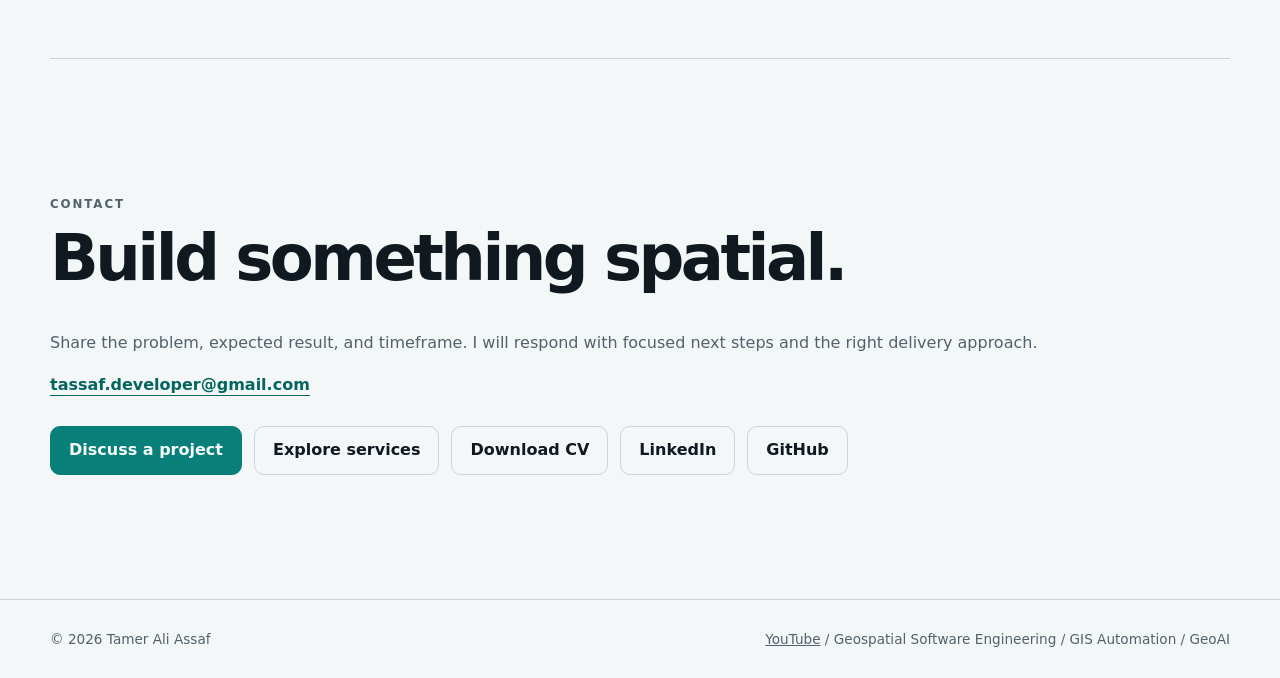
==== commit 9696bcb8: "Add client-focused GIS services and contact paths" ====
--- a/index.html
+++ b/index.html
@@ -53,6 +53,7 @@
         "@id": "https://tamer-assaf2.github.io/#person",
         "name": "Tamer Ali Assaf",
         "url": "https://tamer-assaf2.github.io/",
+        "email": "mailto:tassaf.developer@gmail.com",
         "image": "https://tamer-assaf2.github.io/assets/images/profile.jpeg",
         "jobTitle": "Geospatial Software Engineer",
         "address": {
@@ -102,7 +103,8 @@
           </button>
         </div>
         <div class="nav-links" id="nav-links">
-          <a href="#about">About</a><a href="#projects">Work</a
+          <a href="#about">About</a><a href="services/">Services</a
+          ><a href="#projects">Work</a
           ><a href="insights/">Insights</a><a href="#experience">Experience</a
           ><a href="#tools">Toolkit</a><a href="#contact">Contact</a>
         </div>
@@ -112,19 +114,23 @@
     <main id="main-content">
       <section id="home" class="hero container" aria-labelledby="hero-title">
         <div class="hero-copy reveal">
-          <p class="eyebrow">Tamer Ali Assaf • Ramallah, Palestine</p>
+          <p class="eyebrow">
+            Senior Geospatial Software Engineer • Enterprise GIS
+          </p>
           <h1 id="hero-title">
             I build geospatial systems for real-world operations.
           </h1>
           <p class="lead">
-            GIS engineering, spatial automation, full-stack applications,
-            real-time data, and decision support in one connected practice.
+            I design WebGIS applications, spatial databases, automation, and
+            real-time operational software from architecture through delivery.
           </p>
           <div class="actions">
-            <a class="btn primary" href="#projects">View work</a
-            ><a class="btn" href="#contact">Contact</a
-            ><a class="btn" href="assets/docs/Tamer-Ali-Assaf-CV.pdf" download
-              >Download CV</a
+            <a
+              class="btn primary"
+              href="mailto:tassaf.developer@gmail.com?subject=Project%20Inquiry"
+              >Discuss a project</a
+            ><a class="btn" href="services/">Explore services</a
+            ><a class="btn tertiary" href="#projects">View projects</a
             >
           </div>
         </div>
@@ -185,6 +191,39 @@
         </div>
       </section>
 
+      <section class="section services-preview" aria-labelledby="services-title">
+        <div class="container services-preview-layout">
+          <div class="services-preview-intro reveal">
+            <p class="section-kicker">SERVICES</p>
+            <h2 id="services-title">Engineering services built around outcomes.</h2>
+            <p>
+              Focused support for organizations that need dependable spatial
+              systems, operational maps, automation, or connected web and mobile
+              software.
+            </p>
+            <a class="btn primary" href="services/">Explore all services</a>
+          </div>
+          <div class="service-preview-list">
+            <article class="service-preview-item reveal">
+              <h3>Enterprise GIS Consulting &amp; Automation</h3>
+              <p>ArcGIS workflows, geodatabases, rules, validation, migration, and repeatable automation.</p>
+            </article>
+            <article class="service-preview-item reveal">
+              <h3>PostGIS &amp; Spatial Data Engineering</h3>
+              <p>Spatial schemas, ETL, indexing, query tuning, validation, and GIS-ready APIs.</p>
+            </article>
+            <article class="service-preview-item reveal">
+              <h3>Custom WebGIS &amp; Dashboards</h3>
+              <p>Interactive maps, operational dashboards, permissions, search, editing, and integrations.</p>
+            </article>
+            <article class="service-preview-item reveal">
+              <h3>Full-Stack &amp; Mobile Business Systems</h3>
+              <p>Backends, administration tools, mobile workflows, integrations, and deployment handover.</p>
+            </article>
+          </div>
+        </div>
+      </section>
+
       <section id="expertise" class="section container">
         <h2>Engineering across the spatial stack.</h2>
         <div class="cards three">
@@ -465,13 +504,13 @@
         </div>
         <div class="research-copy reveal">
           <div class="status-line">
-            <span>Applied research</span><span>In development</span>
+            <span>Applied research</span><span>Experimental prototype</span>
           </div>
           <h2>GeoCommand AI</h2>
           <p>
-            A product concept exploring how GIS, operational databases,
-            real-time data, and explainable AI can support spatial analysis
-            without removing human authority.
+            An experimental geospatial decision-intelligence platform combining
+            implemented optimization models, demonstration environments, and
+            human-in-the-loop workflows.
           </p>
           <dl>
             <dt>Research focus</dt>
@@ -756,12 +795,21 @@
         <p class="section-kicker">CONTACT</p>
         <h2>Build something spatial.</h2>
         <p>
-          Available for GIS engineering, spatial-data systems, full-stack
-          development, GeoAI research, and technical collaboration.
+          Share the problem, expected result, and timeframe. I will respond with
+          focused next steps and the right delivery approach.
         </p>
+        <a class="contact-email" href="mailto:tassaf.developer@gmail.com"
+          >tassaf.developer@gmail.com</a
+        >
         <div class="actions">
-          <a class="btn primary" href="mailto:tamer.assaf.contact@gmail.com"
-            >Email Tamer</a
+          <a
+            class="btn primary"
+            href="mailto:tassaf.developer@gmail.com?subject=Project%20Inquiry"
+            >Discuss a project</a
+          >
+          <a class="btn" href="services/">Explore services</a>
+          <a class="btn" href="assets/docs/Tamer_Assaf_CV.pdf" download
+            >Download CV</a
           >
           <a
             class="btn"
--- a/assets/style.css
+++ b/assets/style.css
@@ -392,7 +392,8 @@
   font-weight: 650;
 }
 
-.nav-links a[aria-current="location"] {
+.nav-links a[aria-current="location"],
+.nav-links a[aria-current="page"] {
   color: var(--accent2);
 }
 
@@ -852,6 +853,336 @@
 
   .footer-inner {
     flex-direction: column;
+  }
+}
+
+/* Services and client-acquisition paths */
+.btn.tertiary {
+  border-color: transparent;
+  color: var(--accent2);
+}
+
+.contact-email {
+  color: var(--accent2);
+  font-weight: 800;
+  text-underline-offset: 5px;
+}
+
+.services-preview {
+  background: var(--panel);
+}
+
+.services-preview-layout {
+  display: grid;
+  grid-template-columns: minmax(280px, 0.78fr) minmax(0, 1.22fr);
+  gap: clamp(48px, 8vw, 112px);
+  align-items: start;
+}
+
+.services-preview-intro {
+  position: sticky;
+  top: 110px;
+}
+
+.services-preview-intro h2 {
+  margin-bottom: 20px;
+}
+
+.services-preview-intro > p,
+.service-catalog-intro > p,
+.service-process-layout > div > p,
+.service-inquiry > p {
+  max-width: 62ch;
+  color: var(--muted);
+}
+
+.service-preview-list {
+  display: grid;
+  grid-template-columns: repeat(2, minmax(0, 1fr));
+  gap: 0 38px;
+  border-top: 1px solid var(--line);
+}
+
+.service-preview-item {
+  min-height: 220px;
+  padding: 28px 0;
+  border-bottom: 1px solid var(--line);
+}
+
+.service-preview-item h3 {
+  margin: 0 0 12px;
+  font-size: 1.35rem;
+  line-height: 1.2;
+}
+
+.service-preview-item p {
+  margin: 0;
+  color: var(--muted);
+}
+
+.services-hero {
+  min-height: calc(100dvh - 72px);
+  display: grid;
+  grid-template-columns: minmax(0, 1fr) minmax(380px, 1.08fr);
+  gap: clamp(42px, 8vw, 110px);
+  align-items: start;
+  padding-block: clamp(72px, 8vh, 96px);
+}
+
+.services-hero-copy h1 {
+  max-width: 760px;
+  margin: 16px 0 24px;
+  font-size: clamp(3rem, 5vw, 4.6rem);
+  line-height: 0.94;
+  letter-spacing: -0.065em;
+}
+
+.services-hero-copy h1 span {
+  display: block;
+  white-space: nowrap;
+}
+
+.services-hero-copy > p {
+  max-width: 62ch;
+  margin: 0;
+  color: var(--muted);
+  font-size: 1.08rem;
+}
+
+.services-hero-visual {
+  overflow: hidden;
+  margin: 0;
+  aspect-ratio: 4 / 3;
+  border: 1px solid var(--line);
+  border-radius: 16px;
+  background: var(--panel);
+  box-shadow: 0 28px 70px var(--shadow);
+}
+
+.services-hero-visual img {
+  width: 100%;
+  height: 100%;
+  object-fit: cover;
+}
+
+.service-proof-strip {
+  border-block: 1px solid var(--line);
+  background: var(--panel);
+}
+
+.service-proof-strip .container {
+  display: grid;
+  grid-template-columns: repeat(4, minmax(0, 1fr));
+}
+
+.service-proof-strip span {
+  padding: 24px 20px;
+  border-left: 1px solid var(--line);
+  color: var(--text);
+  font-weight: 760;
+  text-align: center;
+}
+
+.service-proof-strip span:last-child {
+  border-right: 1px solid var(--line);
+}
+
+.service-catalog-intro {
+  max-width: 780px;
+  margin-bottom: 58px;
+}
+
+.service-catalog-intro h2 {
+  margin-bottom: 18px;
+}
+
+.service-offer {
+  display: grid;
+  grid-template-columns: minmax(240px, 0.75fr) minmax(0, 1.25fr);
+  gap: clamp(34px, 7vw, 90px);
+  padding: 44px 0;
+  border-top: 1px solid var(--line);
+}
+
+.service-offer:last-child {
+  border-bottom: 1px solid var(--line);
+}
+
+.service-offer-title > span {
+  display: block;
+  margin-bottom: 10px;
+  color: var(--accent2);
+  font-size: 0.76rem;
+  font-weight: 800;
+  text-transform: uppercase;
+  letter-spacing: 0.1em;
+}
+
+.service-offer h3 {
+  margin: 0;
+  font-size: clamp(1.8rem, 3vw, 2.7rem);
+  line-height: 1.05;
+  letter-spacing: -0.04em;
+}
+
+.service-offer-body > p {
+  max-width: 64ch;
+  margin: 0 0 30px;
+  color: var(--muted);
+  font-size: 1.05rem;
+}
+
+.service-detail-grid {
+  display: grid;
+  grid-template-columns: repeat(2, minmax(0, 1fr));
+  gap: 28px;
+}
+
+.service-detail-grid h4 {
+  margin: 0 0 8px;
+  font-size: 1rem;
+}
+
+.service-detail-grid p {
+  margin: 0;
+  color: var(--muted);
+}
+
+.service-link {
+  display: inline-block;
+  margin-top: 28px;
+  color: var(--accent2);
+  font-weight: 800;
+  text-underline-offset: 5px;
+}
+
+.service-process {
+  background: var(--panel);
+}
+
+.service-process-layout {
+  display: grid;
+  grid-template-columns: minmax(280px, 0.8fr) minmax(0, 1.2fr);
+  gap: clamp(48px, 9vw, 130px);
+  align-items: start;
+}
+
+.service-process-layout h2 {
+  margin-top: 0;
+}
+
+.process-list {
+  margin: 0;
+  padding: 0;
+  list-style: none;
+  border-top: 1px solid var(--line);
+}
+
+.process-list li {
+  display: grid;
+  grid-template-columns: minmax(120px, 0.36fr) minmax(0, 1fr);
+  gap: 22px;
+  padding: 24px 0;
+  border-bottom: 1px solid var(--line);
+}
+
+.process-list strong {
+  color: var(--text);
+}
+
+.process-list span {
+  color: var(--muted);
+}
+
+.service-inquiry {
+  max-width: var(--max);
+}
+
+@media (max-width: 1040px) {
+  .nav-links {
+    display: none;
+    position: absolute;
+    top: 72px;
+    left: 0;
+    right: 0;
+    padding: 20px;
+    border-bottom: 1px solid var(--line);
+    background: var(--bg);
+    flex-direction: column;
+    align-items: flex-start;
+  }
+
+  .nav-links.open {
+    display: flex;
+  }
+
+  .menu-btn {
+    display: block;
+  }
+}
+
+@media (max-width: 900px) {
+  .services-preview-layout,
+  .services-hero,
+  .service-offer,
+  .service-process-layout {
+    grid-template-columns: 1fr;
+  }
+
+  .services-preview-intro {
+    position: static;
+  }
+
+  .services-hero {
+    min-height: auto;
+  }
+
+  .service-proof-strip .container {
+    grid-template-columns: repeat(2, minmax(0, 1fr));
+  }
+
+  .service-proof-strip span:nth-child(3) {
+    border-top: 1px solid var(--line);
+  }
+
+  .service-proof-strip span:nth-child(4) {
+    border-top: 1px solid var(--line);
+    border-right: 1px solid var(--line);
+  }
+}
+
+@media (max-width: 620px) {
+  .service-preview-list,
+  .service-detail-grid,
+  .service-proof-strip .container,
+  .process-list li {
+    grid-template-columns: 1fr;
+  }
+
+  .service-preview-item {
+    min-height: auto;
+  }
+
+  .services-hero-copy h1 {
+    font-size: clamp(2.35rem, 11vw, 3.2rem);
+  }
+
+  .service-proof-strip span {
+    border-right: 1px solid var(--line);
+    border-bottom: 1px solid var(--line);
+  }
+
+  .service-proof-strip span:last-child {
+    border-bottom: 0;
+  }
+
+  .service-offer {
+    gap: 24px;
+    padding: 36px 0;
+  }
+
+  .process-list li {
+    gap: 7px;
   }
 }
 
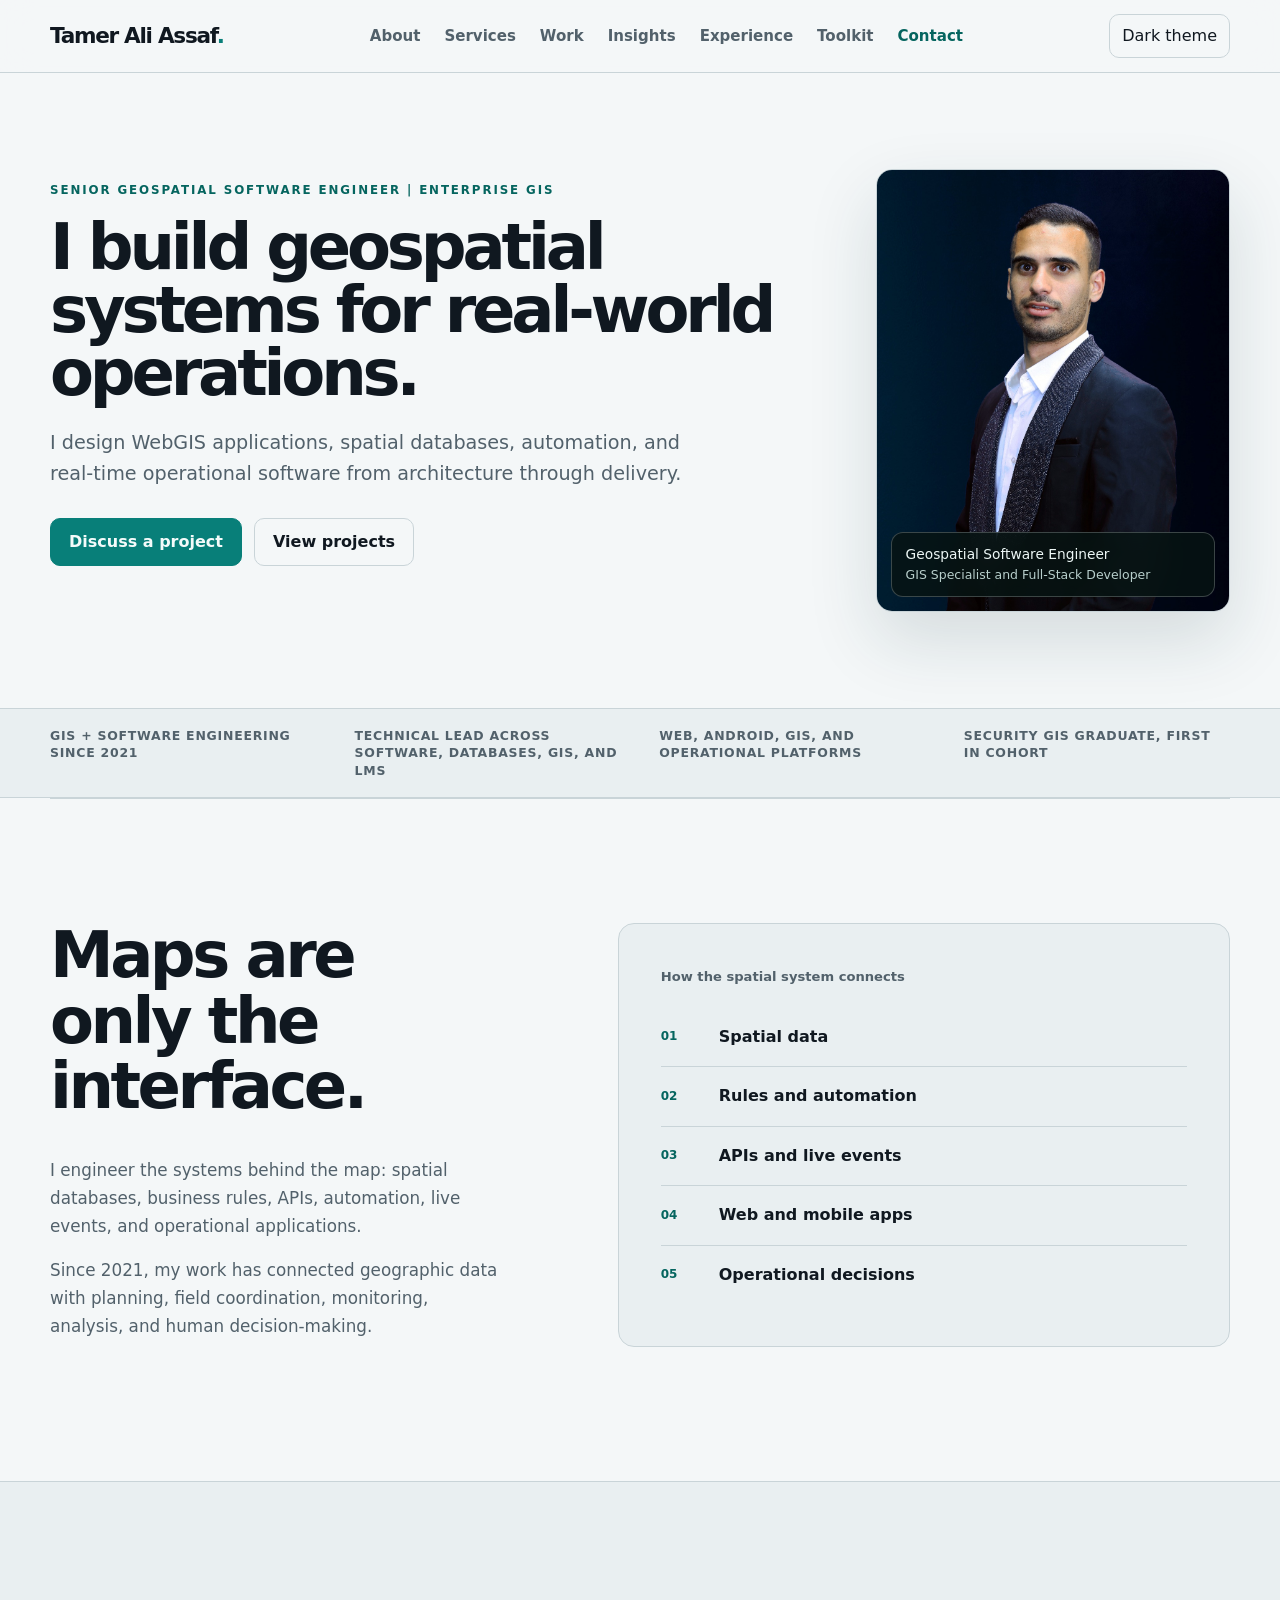
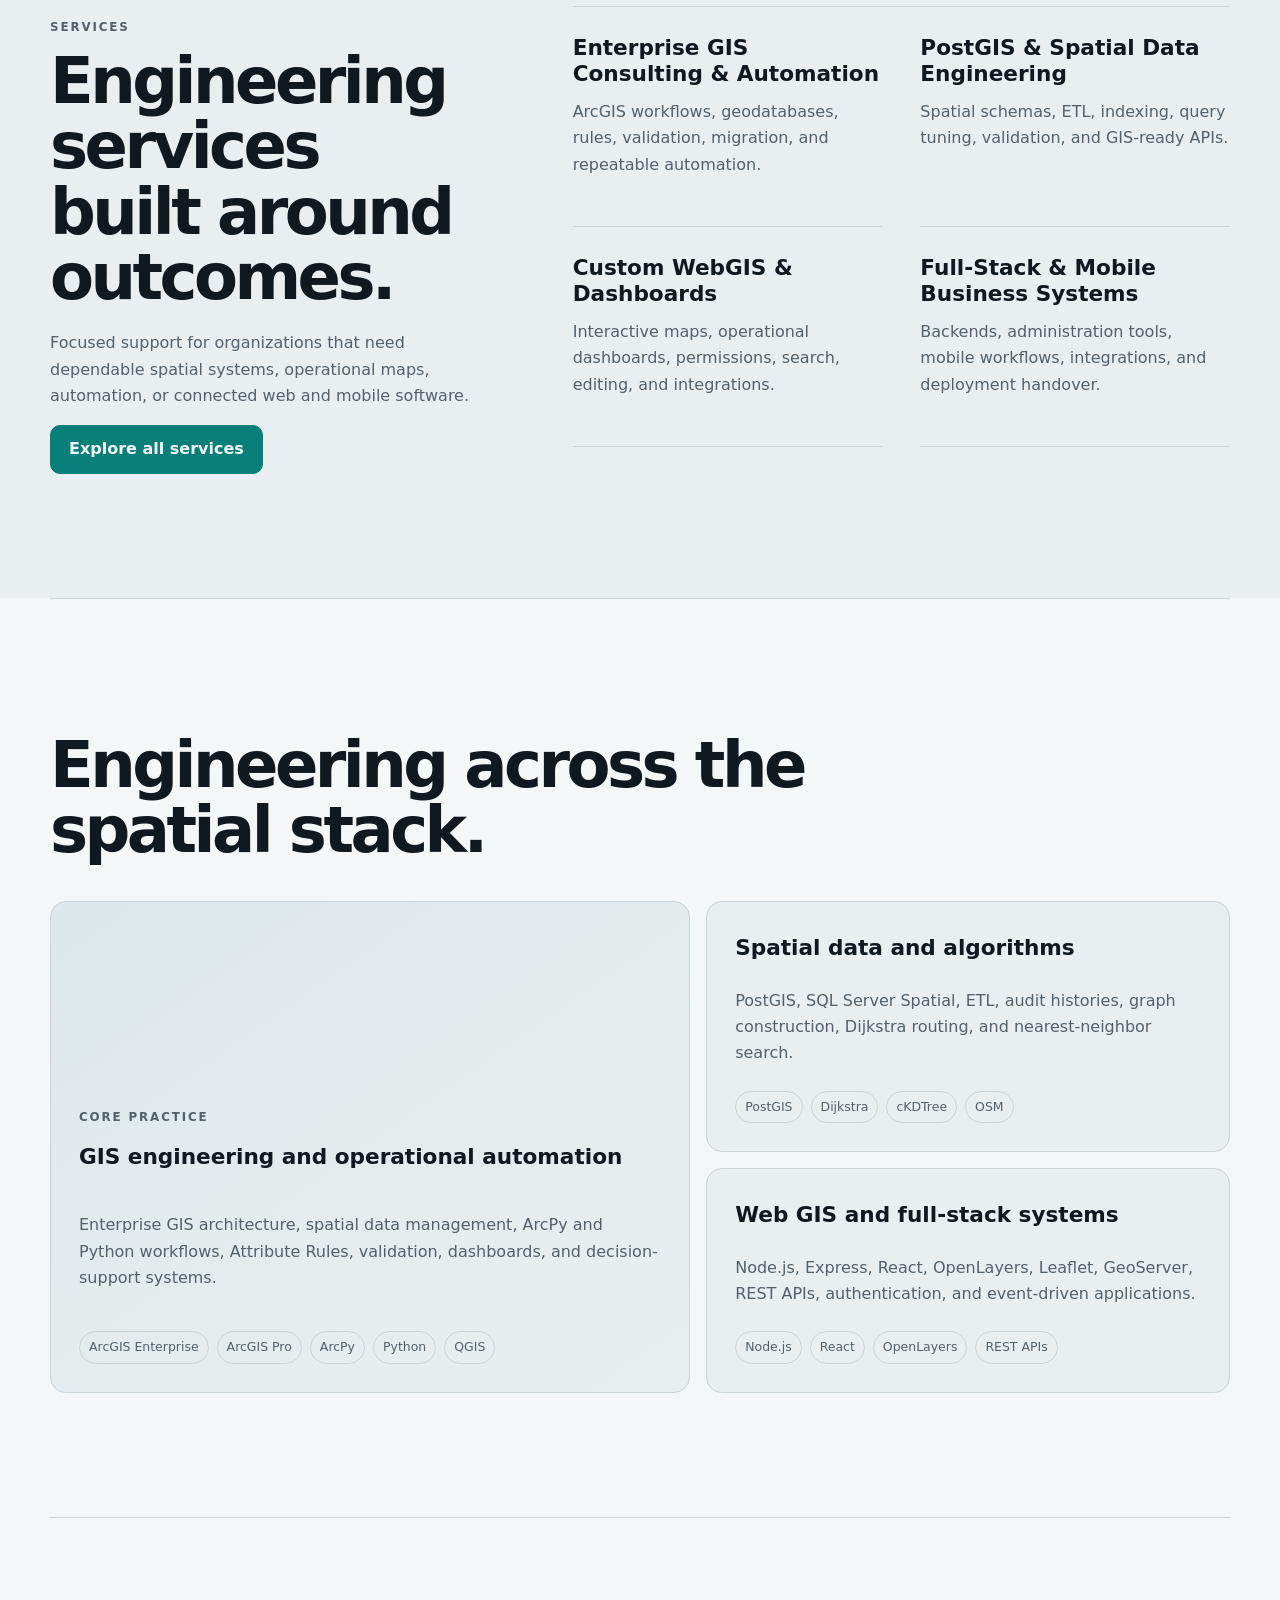
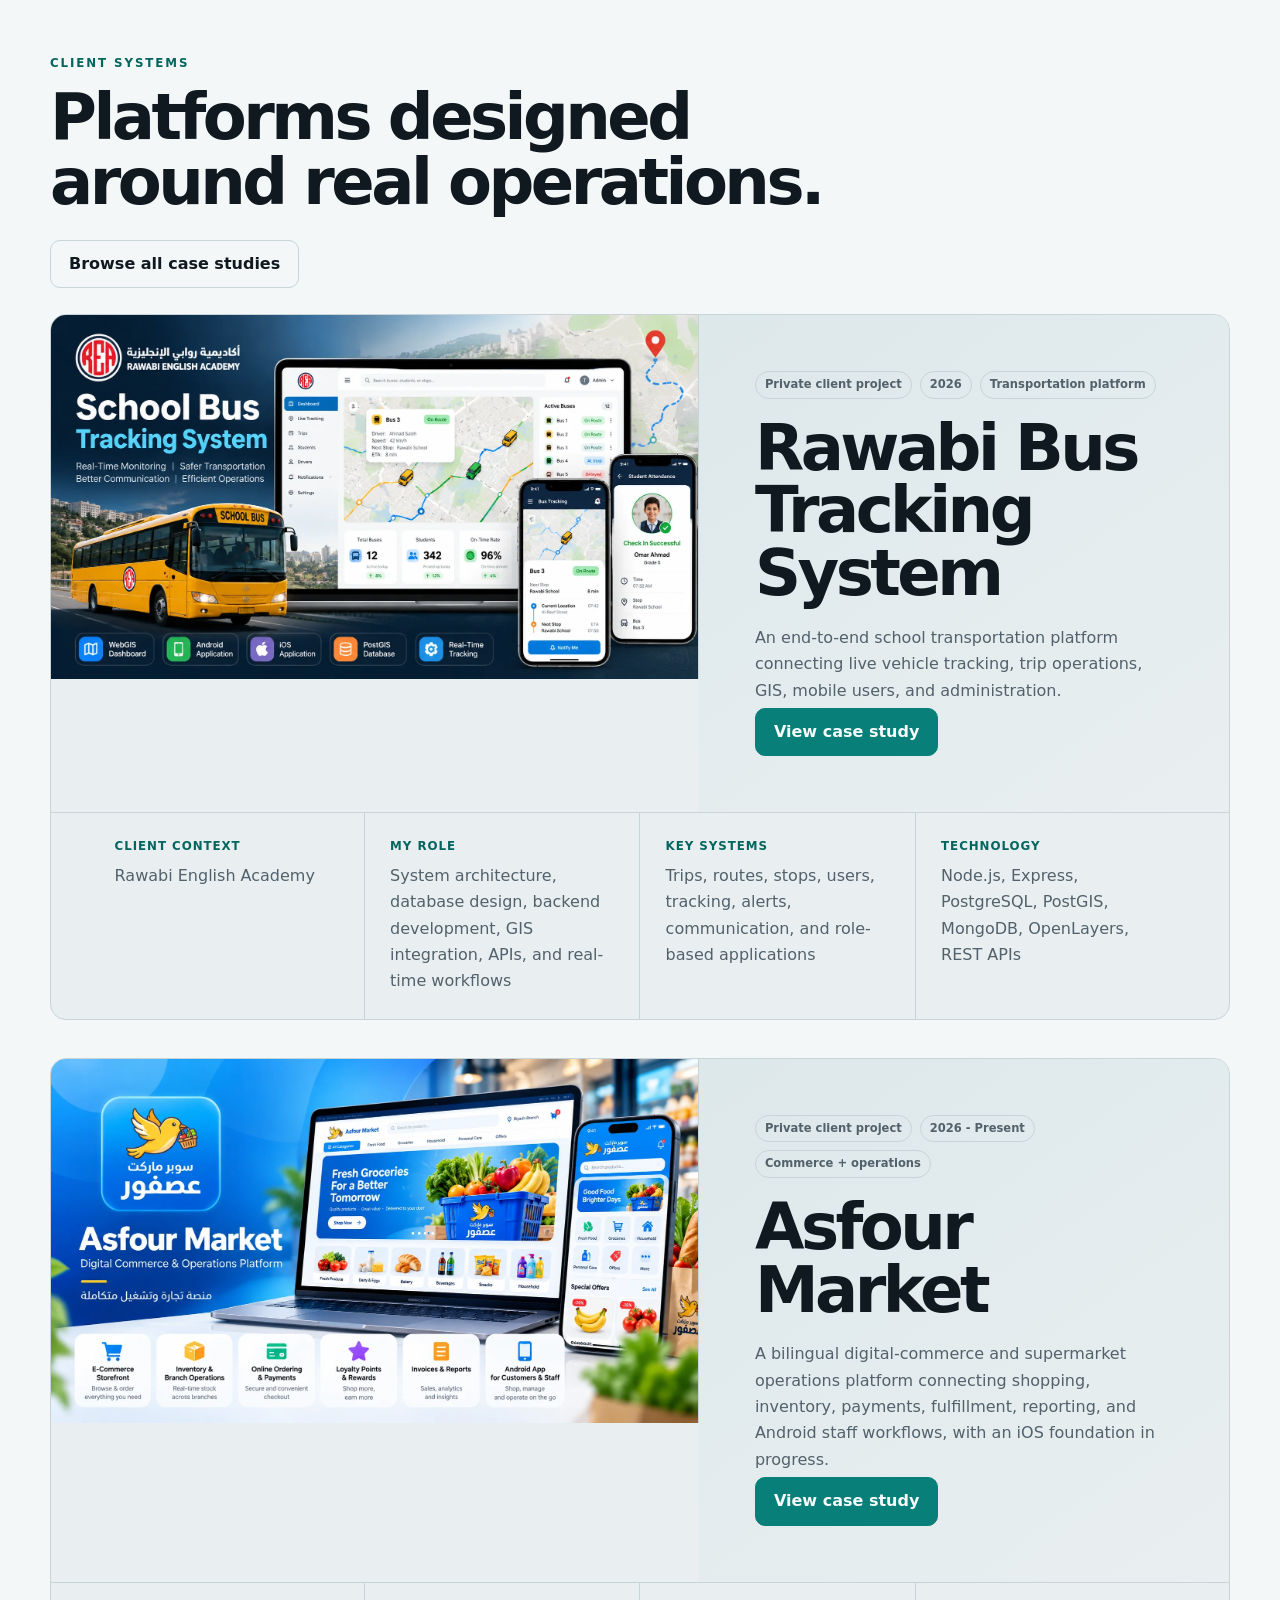
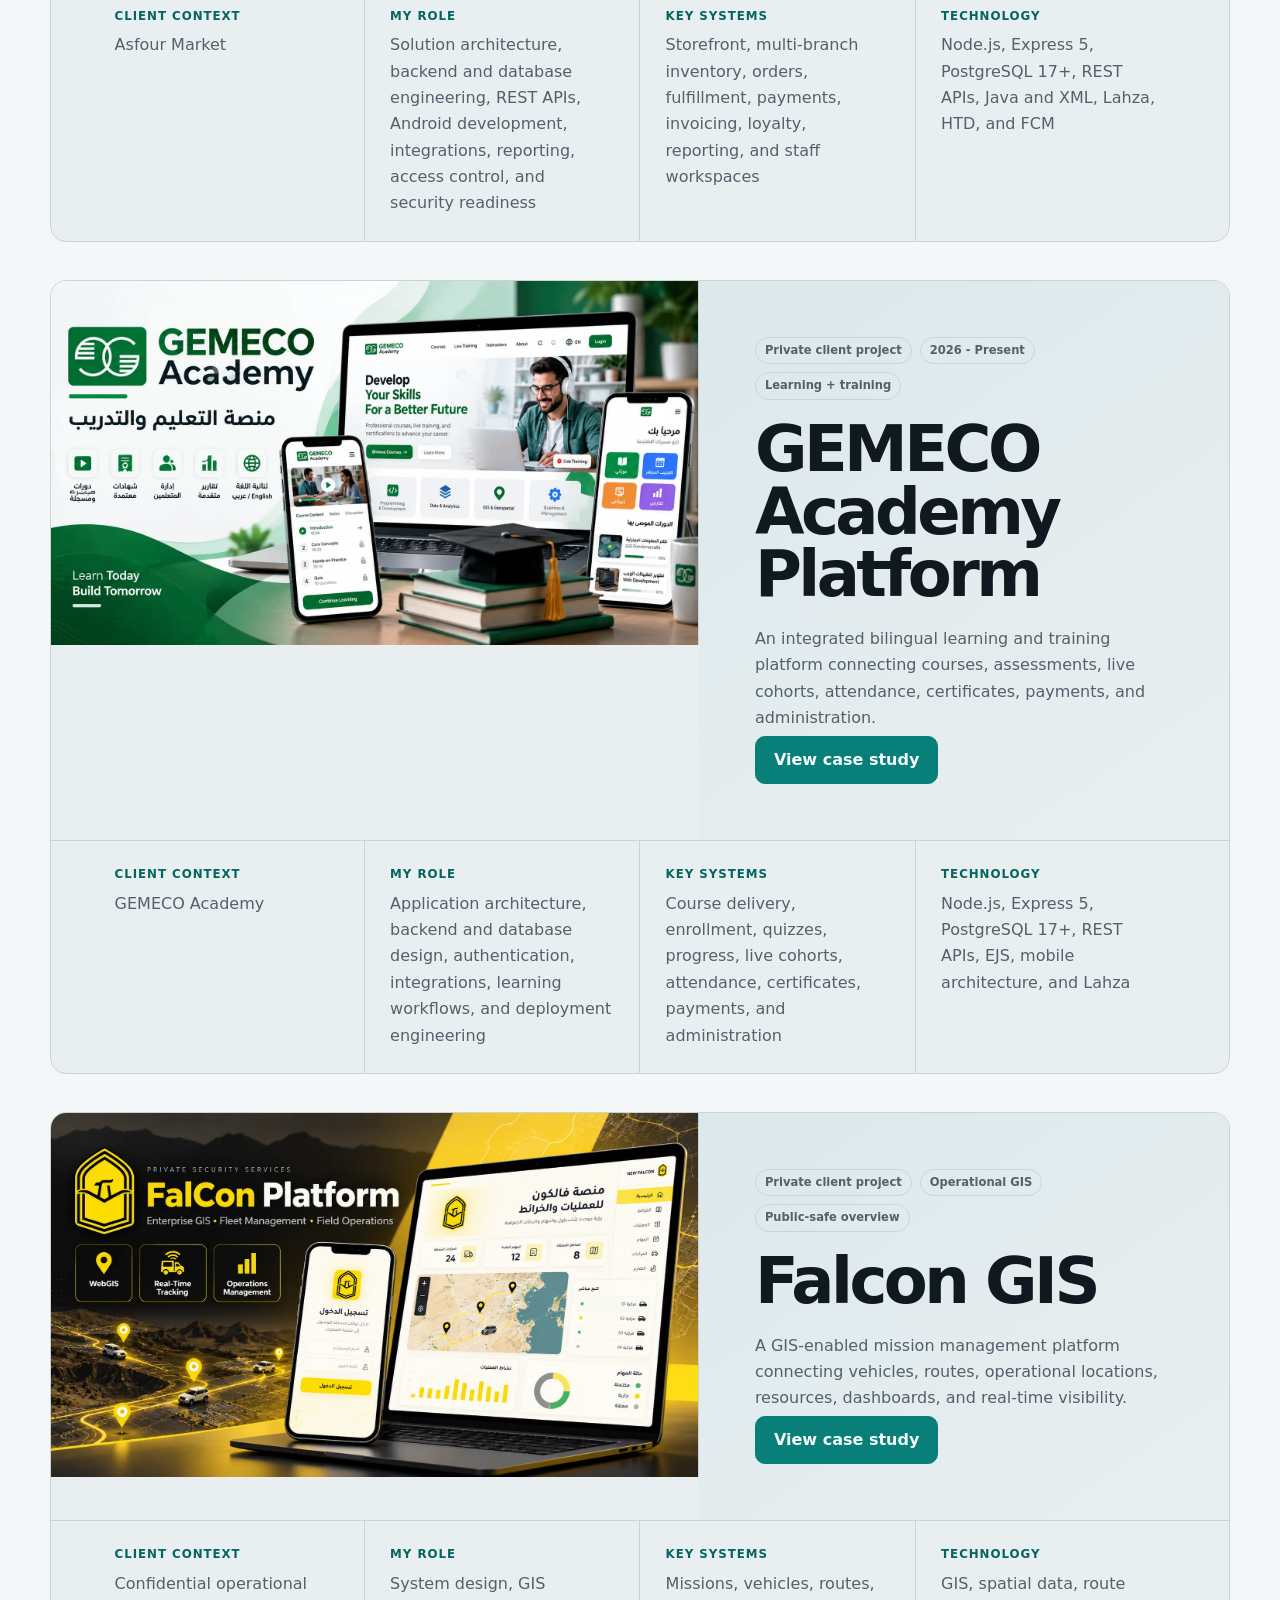
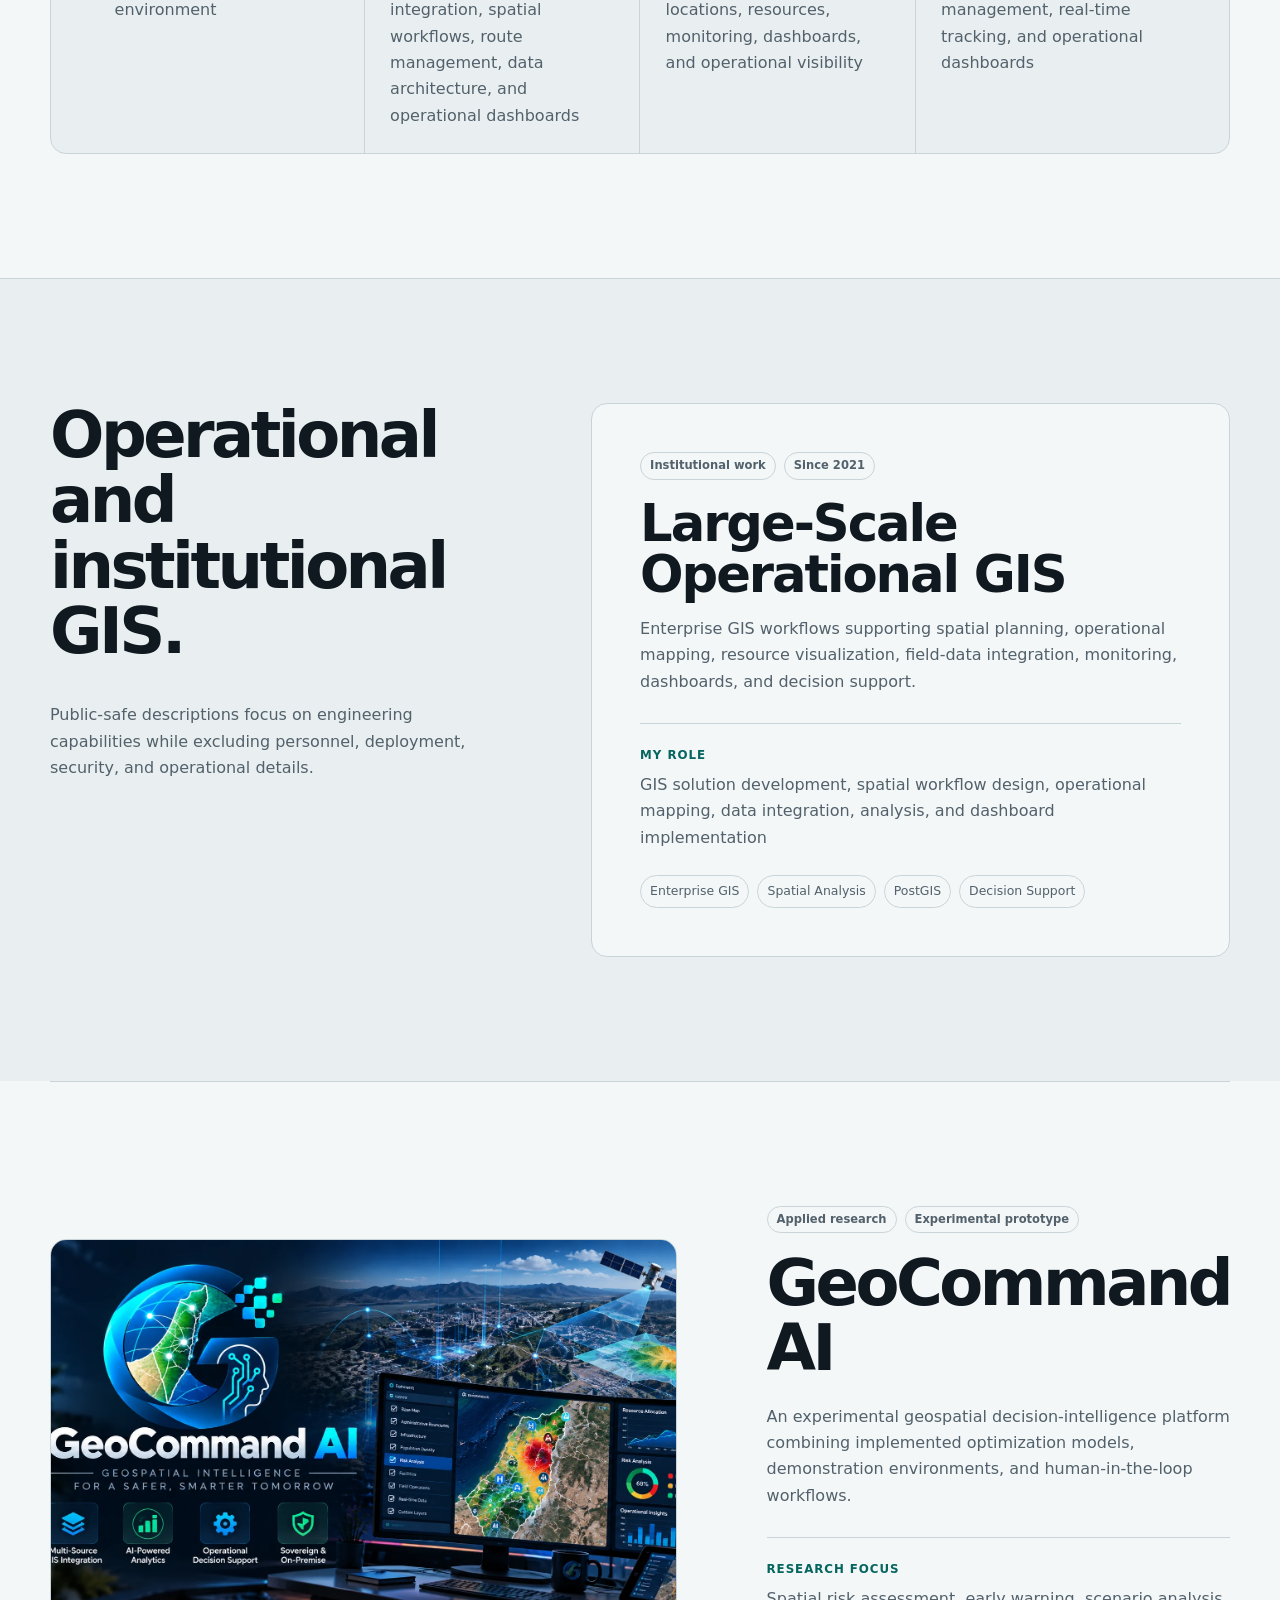
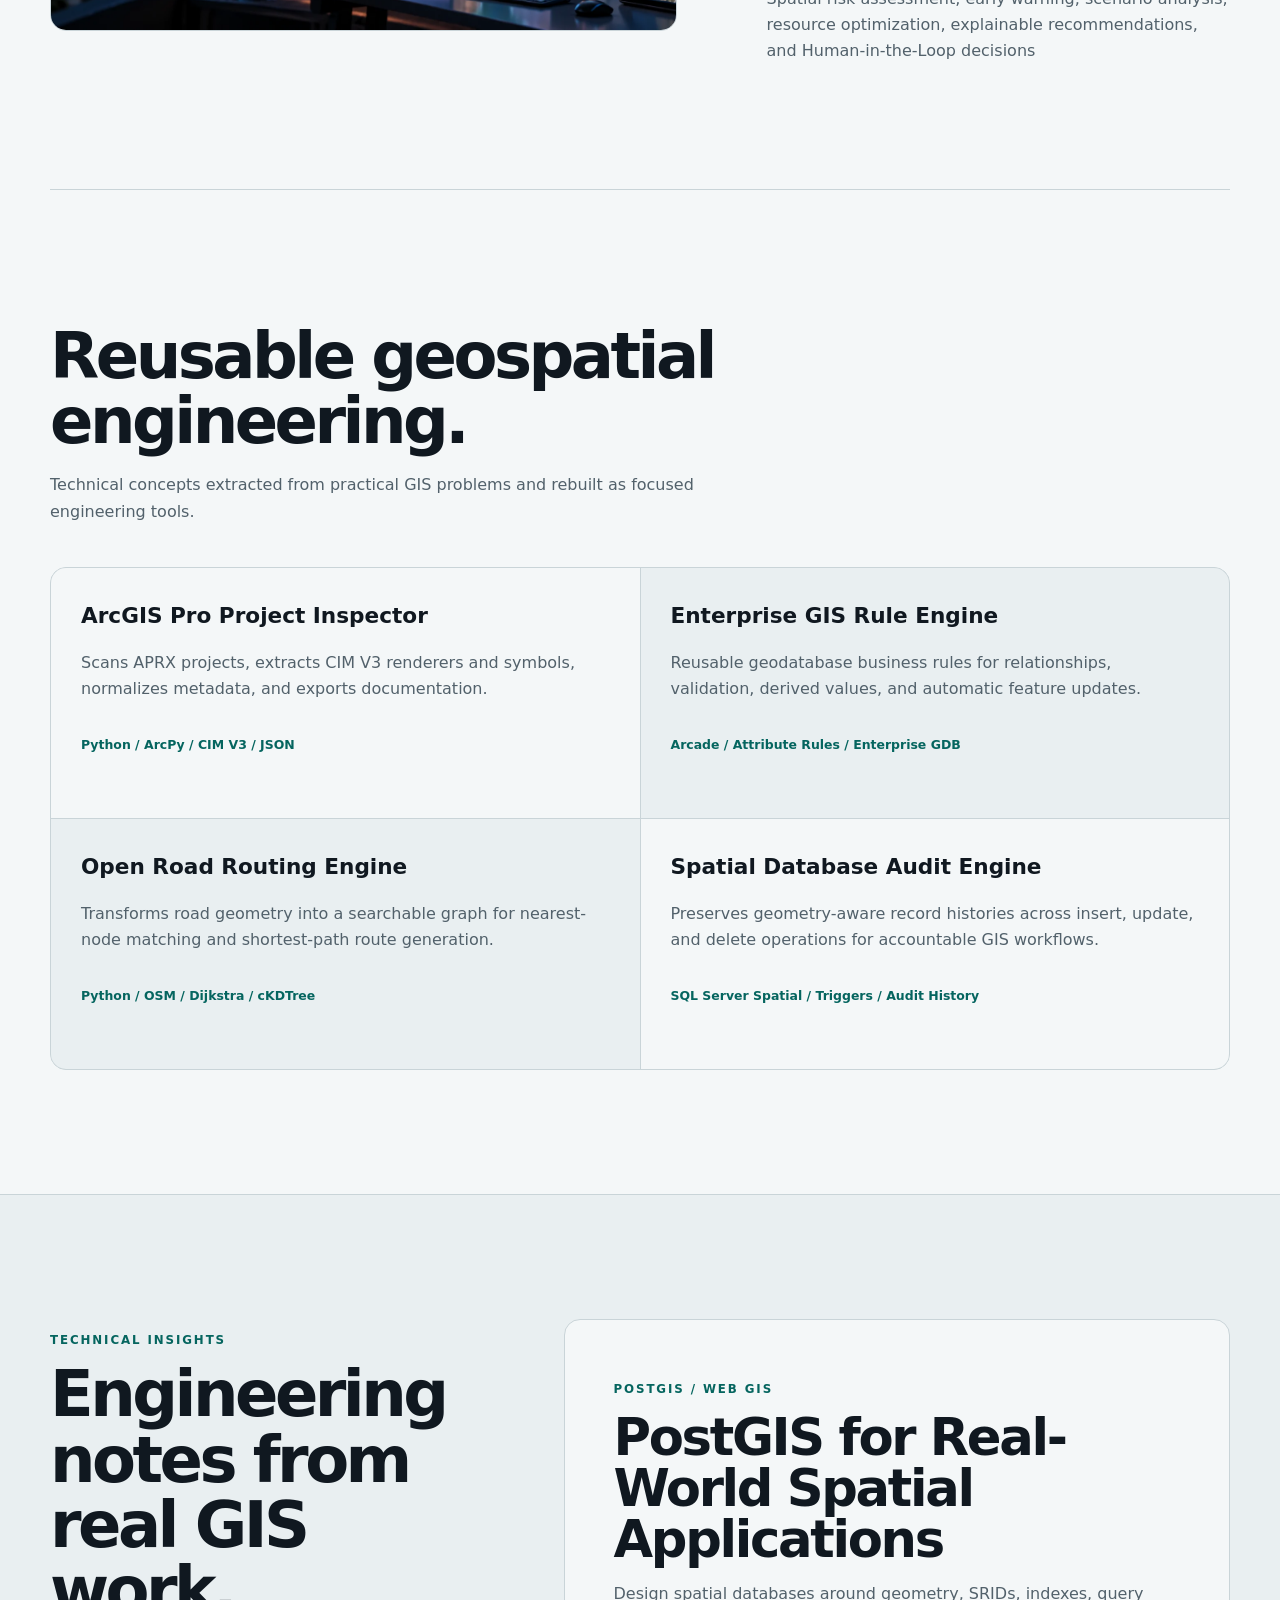
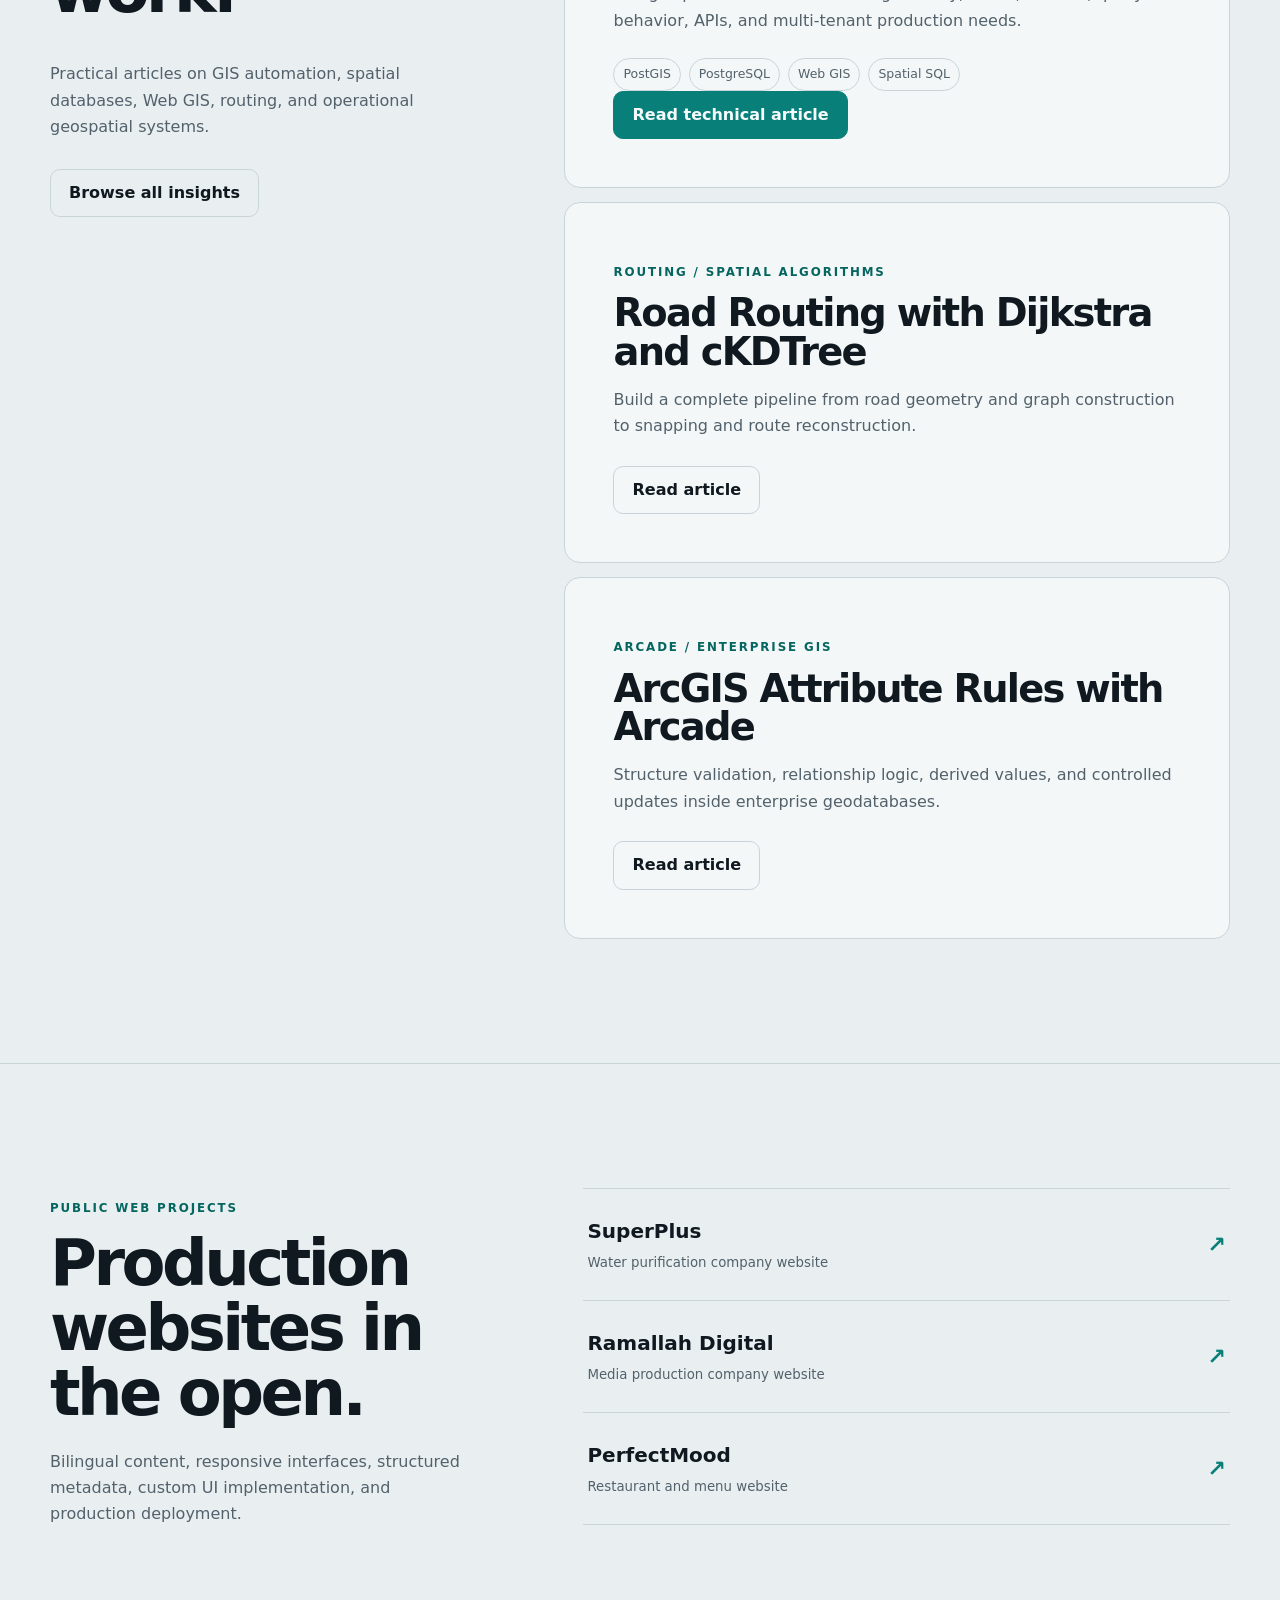
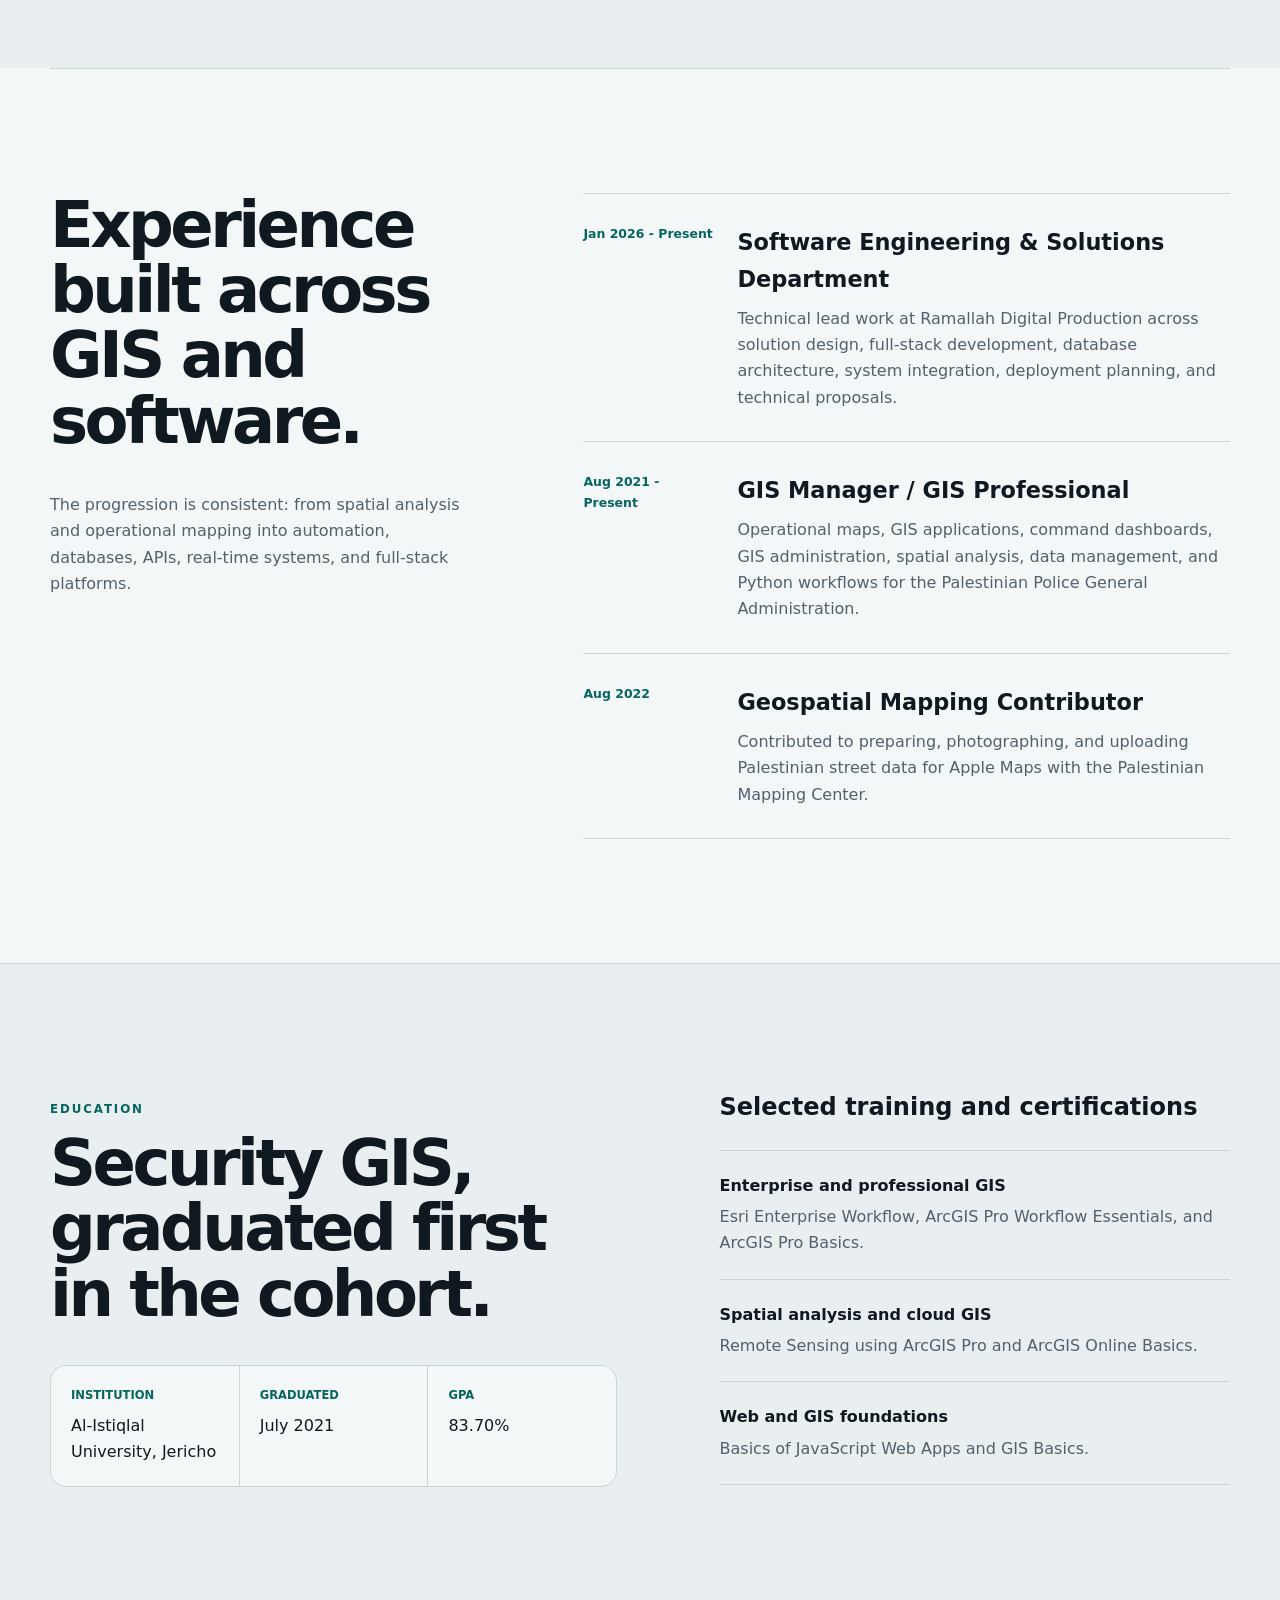
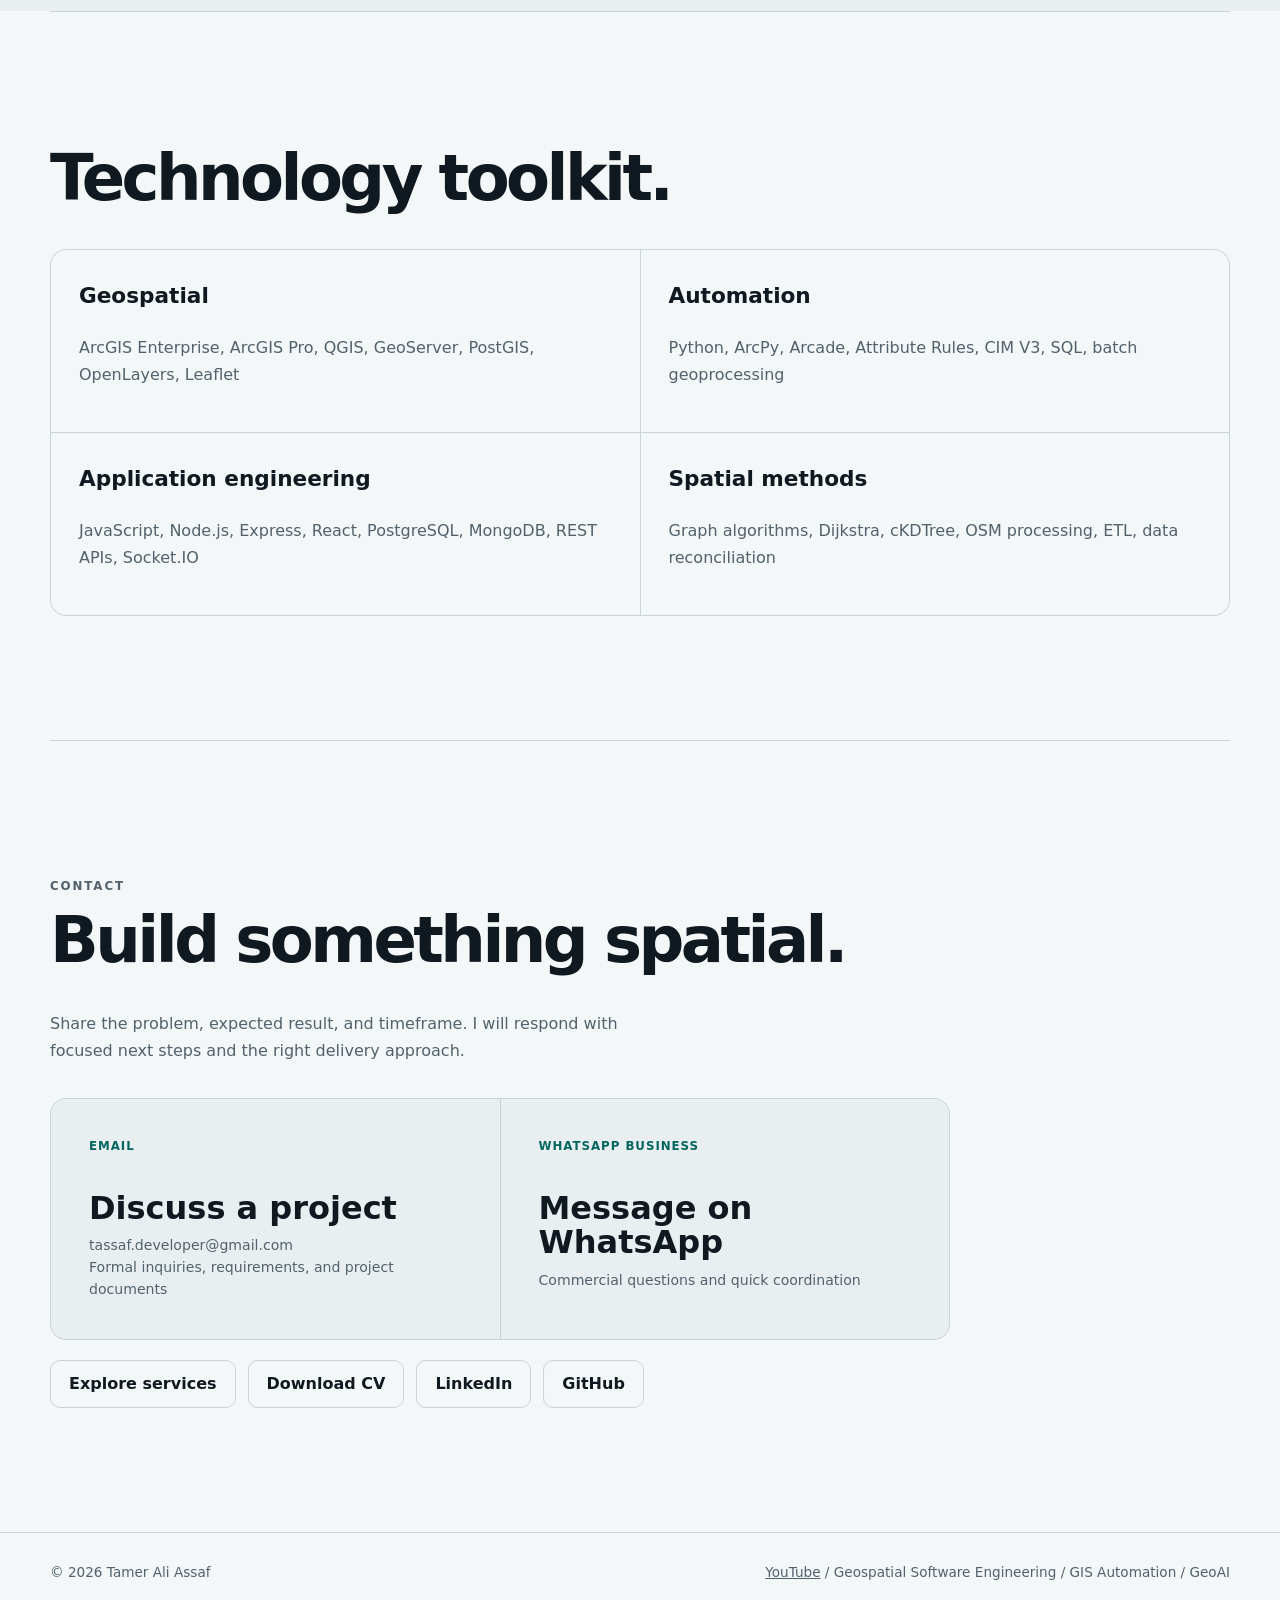
==== commit 909bfda5: "Add project visuals and WhatsApp contact" ====
--- a/index.html
+++ b/index.html
@@ -20,7 +20,13 @@
     />
     <meta
       property="og:image"
-      content="https://tamer-assaf2.github.io/assets/images/tamer-assaf-geospatial-systems.jpg"
+      content="https://tamer-assaf2.github.io/open_graph/Geospatial_Engineer_Portfolio_Banner.png"
+    />
+    <meta property="og:image:width" content="1731" />
+    <meta property="og:image:height" content="909" />
+    <meta
+      property="og:image:alt"
+      content="Tamer Ali Assaf, Geospatial Software Engineer"
     />
     <meta property="og:url" content="https://tamer-assaf2.github.io/" />
     <meta property="og:site_name" content="Tamer Ali Assaf" />
@@ -36,7 +42,11 @@
     />
     <meta
       name="twitter:image"
-      content="https://tamer-assaf2.github.io/assets/images/tamer-assaf-geospatial-systems.jpg"
+      content="https://tamer-assaf2.github.io/open_graph/Geospatial_Engineer_Portfolio_Banner.png"
+    />
+    <meta
+      name="twitter:image:alt"
+      content="Tamer Ali Assaf, Geospatial Software Engineer"
     />
     <link rel="canonical" href="https://tamer-assaf2.github.io/" />
     <title>
@@ -54,6 +64,14 @@
         "name": "Tamer Ali Assaf",
         "url": "https://tamer-assaf2.github.io/",
         "email": "mailto:tassaf.developer@gmail.com",
+        "telephone": "+970568467529",
+        "contactPoint": {
+          "@type": "ContactPoint",
+          "contactType": "project inquiries",
+          "telephone": "+970568467529",
+          "url": "https://wa.me/970568467529",
+          "availableLanguage": ["Arabic", "English"]
+        },
         "image": "https://tamer-assaf2.github.io/assets/images/profile.jpeg",
         "jobTitle": "Geospatial Software Engineer",
         "address": {
@@ -115,7 +133,7 @@
       <section id="home" class="hero container" aria-labelledby="hero-title">
         <div class="hero-copy reveal">
           <p class="eyebrow">
-            Senior Geospatial Software Engineer • Enterprise GIS
+            Senior Geospatial Software Engineer | Enterprise GIS
           </p>
           <h1 id="hero-title">
             I build geospatial systems for real-world operations.
@@ -129,8 +147,7 @@
               class="btn primary"
               href="mailto:tassaf.developer@gmail.com?subject=Project%20Inquiry"
               >Discuss a project</a
-            ><a class="btn" href="services/">Explore services</a
-            ><a class="btn tertiary" href="#projects">View projects</a
+            ><a class="btn" href="#projects">View projects</a
             >
           </div>
         </div>
@@ -153,7 +170,7 @@
         <div class="container quick-stack">
           <span>GIS + software engineering since 2021</span
           ><span>Technical lead across software, databases, GIS, and LMS</span
-          ><span>Web, Android, iOS, and operational platforms</span
+          ><span>Web, Android, GIS, and operational platforms</span
           ><span>Security GIS graduate, first in cohort</span>
         </div>
       </div>
@@ -273,6 +290,26 @@
         </div>
         <div class="client-case-list">
           <article class="case-card featured-case reveal">
+            <a
+              class="case-thumbnail"
+              href="projects/rawabi-bus-tracking.html"
+              aria-label="View the Rawabi Bus Tracking System case study"
+            >
+              <picture>
+                <source
+                  srcset="thumbanel_projects/School_Bus_Tracking_System_Dashboard.webp"
+                  type="image/webp"
+                />
+                <img
+                  src="thumbanel_projects/School_Bus_Tracking_System_Dashboard.png"
+                  alt="Rawabi school bus tracking platform shown across dashboard and mobile interfaces"
+                  width="1672"
+                  height="941"
+                  loading="lazy"
+                  decoding="async"
+                />
+              </picture>
+            </a>
             <div class="case-summary">
               <div class="status-line">
                 <span>Private client project</span><span>2026</span
@@ -318,6 +355,26 @@
           </article>
 
           <article class="case-card featured-case reveal">
+            <a
+              class="case-thumbnail"
+              href="projects/asfour-market.html"
+              aria-label="View the Asfour Market case study"
+            >
+              <picture>
+                <source
+                  srcset="thumbanel_projects/Asfour_Market_Digital_Commerce_Platform.webp"
+                  type="image/webp"
+                />
+                <img
+                  src="thumbanel_projects/Asfour_Market_Digital_Commerce_Platform.png"
+                  alt="Asfour Market digital commerce and operations platform on desktop and mobile"
+                  width="1672"
+                  height="941"
+                  loading="lazy"
+                  decoding="async"
+                />
+              </picture>
+            </a>
             <div class="case-summary">
               <div class="status-line">
                 <span>Private client project</span><span>2026 - Present</span
@@ -327,7 +384,8 @@
               <p class="case-value">
                 A bilingual digital-commerce and supermarket operations platform
                 connecting shopping, inventory, payments, fulfillment,
-                reporting, and Android/iOS staff workflows.
+                reporting, and Android staff workflows, with an iOS foundation
+                in progress.
               </p>
               <a class="btn primary" href="projects/asfour-market.html"
                 >View case study</a
@@ -364,12 +422,32 @@
           </article>
 
           <article class="case-card featured-case reveal">
+            <a
+              class="case-thumbnail"
+              href="projects/gemeco-academy.html"
+              aria-label="View the GEMECO Academy case study"
+            >
+              <picture>
+                <source
+                  srcset="thumbanel_projects/GEMECO_Academy_Learn_Today_Build_Tomorrow.webp"
+                  type="image/webp"
+                />
+                <img
+                  src="thumbanel_projects/GEMECO_Academy_Learn_Today_Build_Tomorrow.png"
+                  alt="GEMECO Academy bilingual learning platform on desktop and mobile"
+                  width="1672"
+                  height="940"
+                  loading="lazy"
+                  decoding="async"
+                />
+              </picture>
+            </a>
             <div class="case-summary">
               <div class="status-line">
                 <span>Private client project</span><span>2026 - Present</span
                 ><span>Learning + training</span>
               </div>
-              <h3>Gemeco Academy Platform</h3>
+              <h3>GEMECO Academy Platform</h3>
               <p class="case-value">
                 An integrated bilingual learning and training platform
                 connecting courses, assessments, live cohorts, attendance,
@@ -382,7 +460,7 @@
             <dl class="case-facts">
               <div>
                 <dt>Client context</dt>
-                <dd>Gemeco Academy</dd>
+                <dd>GEMECO Academy</dd>
               </div>
               <div>
                 <dt>My role</dt>
@@ -410,6 +488,26 @@
           </article>
 
           <article class="case-card featured-case reveal">
+            <a
+              class="case-thumbnail"
+              href="projects/falcon-gis.html"
+              aria-label="View the Falcon GIS case study"
+            >
+              <picture>
+                <source
+                  srcset="thumbanel_projects/FalCon_Platform_GIS_Fleet_Dashboard.webp"
+                  type="image/webp"
+                />
+                <img
+                  src="thumbanel_projects/FalCon_Platform_GIS_Fleet_Dashboard.png"
+                  alt="Falcon GIS fleet and field operations platform shown on laptop and mobile"
+                  width="1672"
+                  height="941"
+                  loading="lazy"
+                  decoding="async"
+                />
+              </picture>
+            </a>
             <div class="case-summary">
               <div class="status-line">
                 <span>Private client project</span><span>Operational GIS</span
@@ -494,13 +592,20 @@
 
       <section class="section container research-section">
         <div class="research-visual reveal">
-          <img
-            src="assets/images/tamer-assaf-geospatial-systems.jpg"
-            alt="Aerial terrain with geospatial network and routing overlays"
-            width="1586"
-            height="992"
-            loading="lazy"
-          />
+          <picture>
+            <source
+              srcset="thumbanel_projects/GeoCommand_AI_Intelligence_Command_Center.webp"
+              type="image/webp"
+            />
+            <img
+              src="thumbanel_projects/GeoCommand_AI_Intelligence_Command_Center.png"
+              alt="GeoCommand AI geospatial intelligence concept with decision-support maps and analysis"
+              width="1672"
+              height="941"
+              loading="lazy"
+              decoding="async"
+            />
+          </picture>
         </div>
         <div class="research-copy reveal">
           <div class="status-line">
@@ -798,15 +903,30 @@
           Share the problem, expected result, and timeframe. I will respond with
           focused next steps and the right delivery approach.
         </p>
-        <a class="contact-email" href="mailto:tassaf.developer@gmail.com"
-          >tassaf.developer@gmail.com</a
-        >
-        <div class="actions">
+        <div class="contact-channels" aria-label="Contact options">
           <a
-            class="btn primary"
+            class="contact-channel"
             href="mailto:tassaf.developer@gmail.com?subject=Project%20Inquiry"
-            >Discuss a project</a
           >
+            <span>Email</span>
+            <strong>Discuss a project</strong>
+            <small
+              >tassaf.developer@gmail.com<br />Formal inquiries, requirements,
+              and project documents</small
+            >
+          </a>
+          <a
+            class="contact-channel"
+            href="https://wa.me/970568467529?text=Hello%20Tamer%2C%20I%27d%20like%20to%20discuss%20a%20project."
+            target="_blank"
+            rel="noopener noreferrer"
+          >
+            <span>WhatsApp Business</span>
+            <strong>Message on WhatsApp</strong>
+            <small>Commercial questions and quick coordination</small>
+          </a>
+        </div>
+        <div class="actions contact-secondary-actions">
           <a class="btn" href="services/">Explore services</a>
           <a class="btn" href="assets/docs/Tamer_Assaf_CV.pdf" download
             >Download CV</a
--- a/assets/style.css
+++ b/assets/style.css
@@ -250,6 +250,70 @@
 }
 .contact {
   padding-bottom: 120px;
+}
+
+.contact > p:not(.section-kicker) {
+  max-width: 62ch;
+}
+
+.contact-channels {
+  display: grid;
+  grid-template-columns: repeat(2, minmax(0, 1fr));
+  gap: 1px;
+  max-width: 900px;
+  margin-top: 34px;
+  overflow: hidden;
+  border: 1px solid var(--line);
+  border-radius: 16px;
+  background: var(--line);
+}
+
+.contact-channel {
+  display: grid;
+  align-content: start;
+  min-height: 190px;
+  padding: clamp(24px, 4vw, 38px);
+  background: var(--panel);
+  color: var(--text);
+  text-decoration: none;
+  transition:
+    background 220ms ease,
+    transform 220ms ease;
+}
+
+.contact-channel:hover,
+.contact-channel:focus-visible {
+  background: var(--panel-strong);
+}
+
+.contact-channel:active {
+  transform: translateY(1px);
+}
+
+.contact-channel span {
+  margin-bottom: 34px;
+  color: var(--accent2);
+  font-size: 0.74rem;
+  font-weight: 800;
+  letter-spacing: 0.08em;
+  text-transform: uppercase;
+}
+
+.contact-channel strong {
+  font-size: clamp(1.35rem, 2.8vw, 2rem);
+  line-height: 1.08;
+}
+
+.contact-channel small {
+  max-width: 42ch;
+  margin-top: 10px;
+  color: var(--muted);
+  font-size: 0.88rem;
+  line-height: 1.55;
+}
+
+.contact-secondary-actions {
+  margin-top: 20px;
 }
 footer {
   border-top: 1px solid var(--line);
@@ -815,8 +879,35 @@
 }
 
 @media (max-width: 620px) {
-  .theme-toggle {
-    display: none;
+  .contact-channels {
+    grid-template-columns: 1fr;
+  }
+
+  .contact-channel {
+    min-height: auto;
+  }
+
+  .contact-channel span {
+    margin-bottom: 24px;
+  }
+
+  .nav {
+    gap: 8px;
+  }
+
+  .brand {
+    font-size: 1.08rem;
+  }
+
+  .nav-actions {
+    gap: 5px;
+  }
+
+  .theme-toggle,
+  .menu-btn {
+    min-height: 38px;
+    padding: 7px 9px;
+    font-size: 0.8rem;
   }
 
   .credential-strip .quick-stack {
@@ -860,12 +951,6 @@
 .btn.tertiary {
   border-color: transparent;
   color: var(--accent2);
-}
-
-.contact-email {
-  color: var(--accent2);
-  font-weight: 800;
-  text-underline-offset: 5px;
 }
 
 .services-preview {
@@ -1240,8 +1325,10 @@
 
 .project-index-item {
   display: grid;
-  grid-template-columns: minmax(180px, 0.5fr) minmax(0, 1fr);
-  gap: clamp(28px, 8vw, 110px);
+  grid-template-columns:
+    minmax(130px, 0.32fr) minmax(280px, 0.95fr) minmax(280px, 1fr);
+  gap: clamp(24px, 4vw, 54px);
+  align-items: center;
   padding: clamp(34px, 6vw, 64px) 0;
 }
 
@@ -1249,7 +1336,7 @@
   border-top: 1px solid var(--line);
 }
 
-.project-index-item > div:first-child {
+.project-index-meta {
   display: grid;
   align-content: start;
   gap: 8px;
@@ -1260,8 +1347,38 @@
   text-transform: uppercase;
 }
 
-.project-index-item > div:first-child strong {
+.project-index-meta strong {
   color: var(--accent2);
+}
+
+.project-index-media {
+  display: block;
+  aspect-ratio: 16 / 9;
+  overflow: hidden;
+  border: 1px solid var(--line);
+  border-radius: 16px;
+  background: var(--panel);
+}
+
+.project-index-media picture,
+.project-index-media img {
+  display: block;
+  width: 100%;
+  height: 100%;
+}
+
+.project-index-media img {
+  object-fit: cover;
+  transition: transform 280ms cubic-bezier(0.16, 1, 0.3, 1);
+}
+
+.project-index-media:hover img,
+.project-index-media:focus-visible img {
+  transform: scale(1.025);
+}
+
+.project-index-copy {
+  min-width: 0;
 }
 
 .project-index-item h3 {
@@ -1321,6 +1438,12 @@
 
   .project-index-item {
     gap: 20px;
+  }
+
+  .project-index-meta {
+    display: flex;
+    justify-content: space-between;
+    gap: 18px;
   }
 }
 
@@ -1474,8 +1597,33 @@
 
 .featured-case {
   display: grid;
-  grid-template-columns: minmax(0, 0.9fr) minmax(0, 1.1fr);
+  grid-template-columns: minmax(0, 1.1fr) minmax(0, 0.9fr);
   overflow: hidden;
+}
+
+.case-thumbnail {
+  display: block;
+  aspect-ratio: 16 / 9;
+  overflow: hidden;
+  border-right: 1px solid var(--line);
+  background: var(--panel-strong);
+}
+
+.case-thumbnail picture,
+.case-thumbnail img {
+  display: block;
+  width: 100%;
+  height: 100%;
+}
+
+.case-thumbnail img {
+  object-fit: cover;
+  transition: transform 320ms cubic-bezier(0.16, 1, 0.3, 1);
+}
+
+.case-thumbnail:hover img,
+.case-thumbnail:focus-visible img {
+  transform: scale(1.018);
 }
 
 .case-summary {
@@ -1483,7 +1631,7 @@
   flex-direction: column;
   align-items: flex-start;
   justify-content: flex-end;
-  min-height: 520px;
+  min-height: 100%;
   padding: clamp(28px, 5vw, 56px);
   background: linear-gradient(145deg, var(--panel-strong), var(--panel));
 }
@@ -1503,18 +1651,21 @@
 }
 
 .case-facts {
-  display: grid;
-  margin: 0;
-  padding: clamp(28px, 5vw, 56px);
+  grid-column: 1 / -1;
+  grid-template-columns: repeat(4, minmax(0, 1fr));
+  display: grid;
+  margin: 0;
+  padding: 0 clamp(22px, 3vw, 38px);
+  border-top: 1px solid var(--line);
 }
 
 .case-facts div {
-  padding: 18px 0;
-  border-bottom: 1px solid var(--line);
+  padding: 24px clamp(14px, 2vw, 26px);
+  border-right: 1px solid var(--line);
 }
 
 .case-facts div:last-child {
-  border-bottom: 0;
+  border-right: 0;
 }
 
 .case-facts dt,
@@ -1634,9 +1785,14 @@
   border-radius: 16px;
 }
 
+.research-visual picture,
 .research-visual img {
+  display: block;
   width: 100%;
   height: 100%;
+}
+
+.research-visual img {
   object-fit: cover;
 }
 
@@ -1760,7 +1916,7 @@
 .case-hero {
   min-height: calc(100dvh - 72px);
   display: grid;
-  grid-template-columns: minmax(0, 1fr) minmax(360px, 0.78fr);
+  grid-template-columns: minmax(0, 0.82fr) minmax(420px, 1.18fr);
   gap: clamp(42px, 8vw, 110px);
   align-items: center;
   padding-block: clamp(58px, 8vh, 92px);
@@ -1781,49 +1937,36 @@
   font-size: 1.1rem;
 }
 
-.case-hero-panel {
-  margin: 0;
-  padding: clamp(26px, 4vw, 40px);
+.case-hero-media {
+  margin: 0;
+}
+
+.case-hero-media picture,
+.case-hero-media img {
+  display: block;
+  width: 100%;
+}
+
+.case-hero-media picture {
+  aspect-ratio: 16 / 9;
+  overflow: hidden;
   border: 1px solid var(--line);
   border-radius: 16px;
   background: var(--panel);
-}
-
-.case-hero-panel figcaption {
-  margin-bottom: 20px;
+  box-shadow: 0 26px 70px rgba(2, 12, 24, 0.22);
+}
+
+.case-hero-media img {
+  height: 100%;
+  object-fit: cover;
+}
+
+.case-hero-media figcaption {
+  max-width: 62ch;
+  margin-top: 14px;
   color: var(--muted);
   font-size: 0.78rem;
-  font-weight: 750;
-  text-transform: uppercase;
-}
-
-.system-layers {
-  display: grid;
-  gap: 10px;
-}
-
-.system-layers > div {
-  padding: 18px;
-  border: 1px solid var(--line);
-  border-radius: 12px;
-  background: var(--bg);
-}
-
-.system-layers span,
-.system-layers strong {
-  display: block;
-}
-
-.system-layers span {
-  margin-bottom: 4px;
-  color: var(--accent2);
-  font-size: 0.7rem;
-  font-weight: 800;
-  text-transform: uppercase;
-}
-
-.system-layers strong {
-  font-size: 0.92rem;
+  line-height: 1.55;
 }
 
 .case-evidence {
@@ -2121,6 +2264,23 @@
     min-height: 380px;
   }
 
+  .case-thumbnail {
+    border-right: 0;
+    border-bottom: 1px solid var(--line);
+  }
+
+  .case-facts {
+    grid-template-columns: 1fr 1fr;
+  }
+
+  .case-facts div:nth-child(2) {
+    border-right: 0;
+  }
+
+  .case-facts div:nth-child(-n + 2) {
+    border-bottom: 1px solid var(--line);
+  }
+
   .case-row {
     grid-template-columns: 1fr;
     gap: 18px;
@@ -2137,6 +2297,10 @@
   .case-hero {
     min-height: auto;
   }
+
+  .case-hero-media {
+    width: 100%;
+  }
 }
 
 @media (max-width: 620px) {
@@ -2158,7 +2322,19 @@
   }
 
   .case-facts {
+    grid-template-columns: 1fr;
     padding: 24px;
+  }
+
+  .case-facts div,
+  .case-facts div:nth-child(2) {
+    padding-inline: 0;
+    border-right: 0;
+    border-bottom: 1px solid var(--line);
+  }
+
+  .case-facts div:last-child {
+    border-bottom: 0;
   }
 
   .research-section {
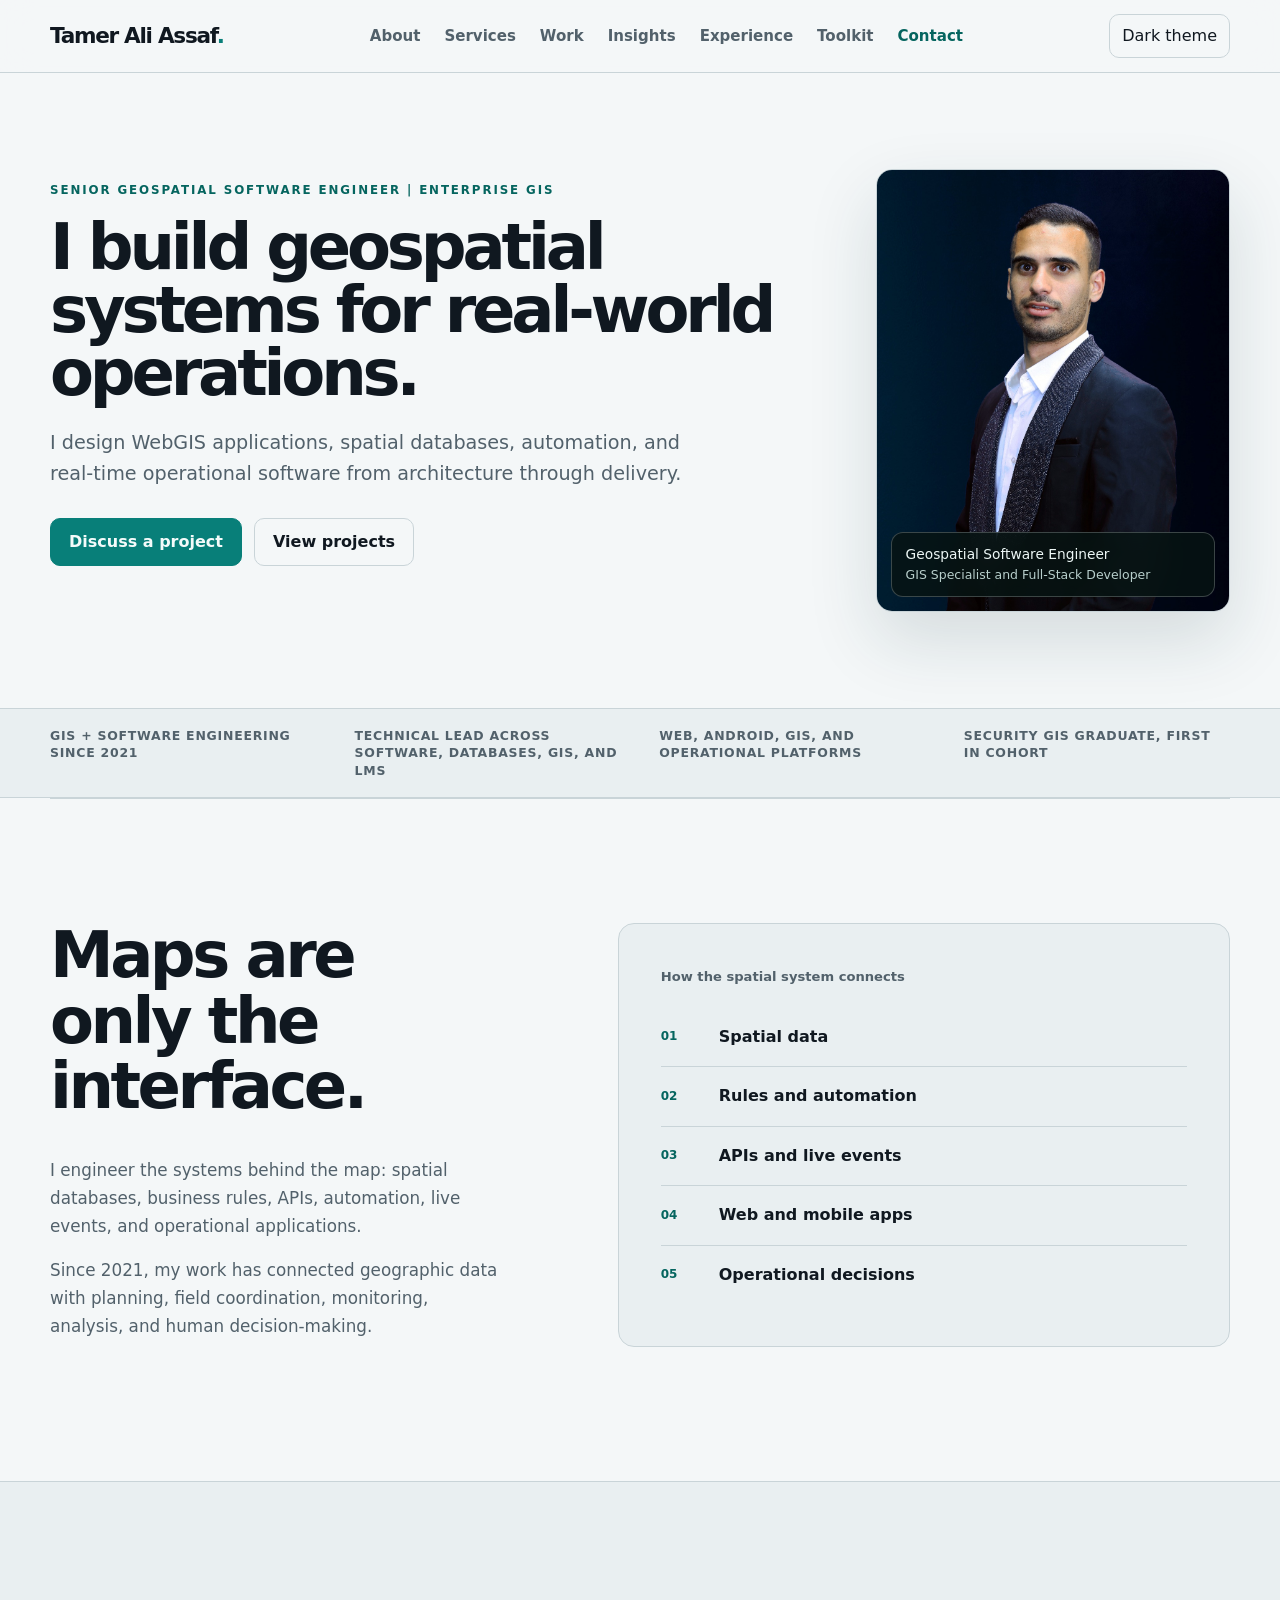
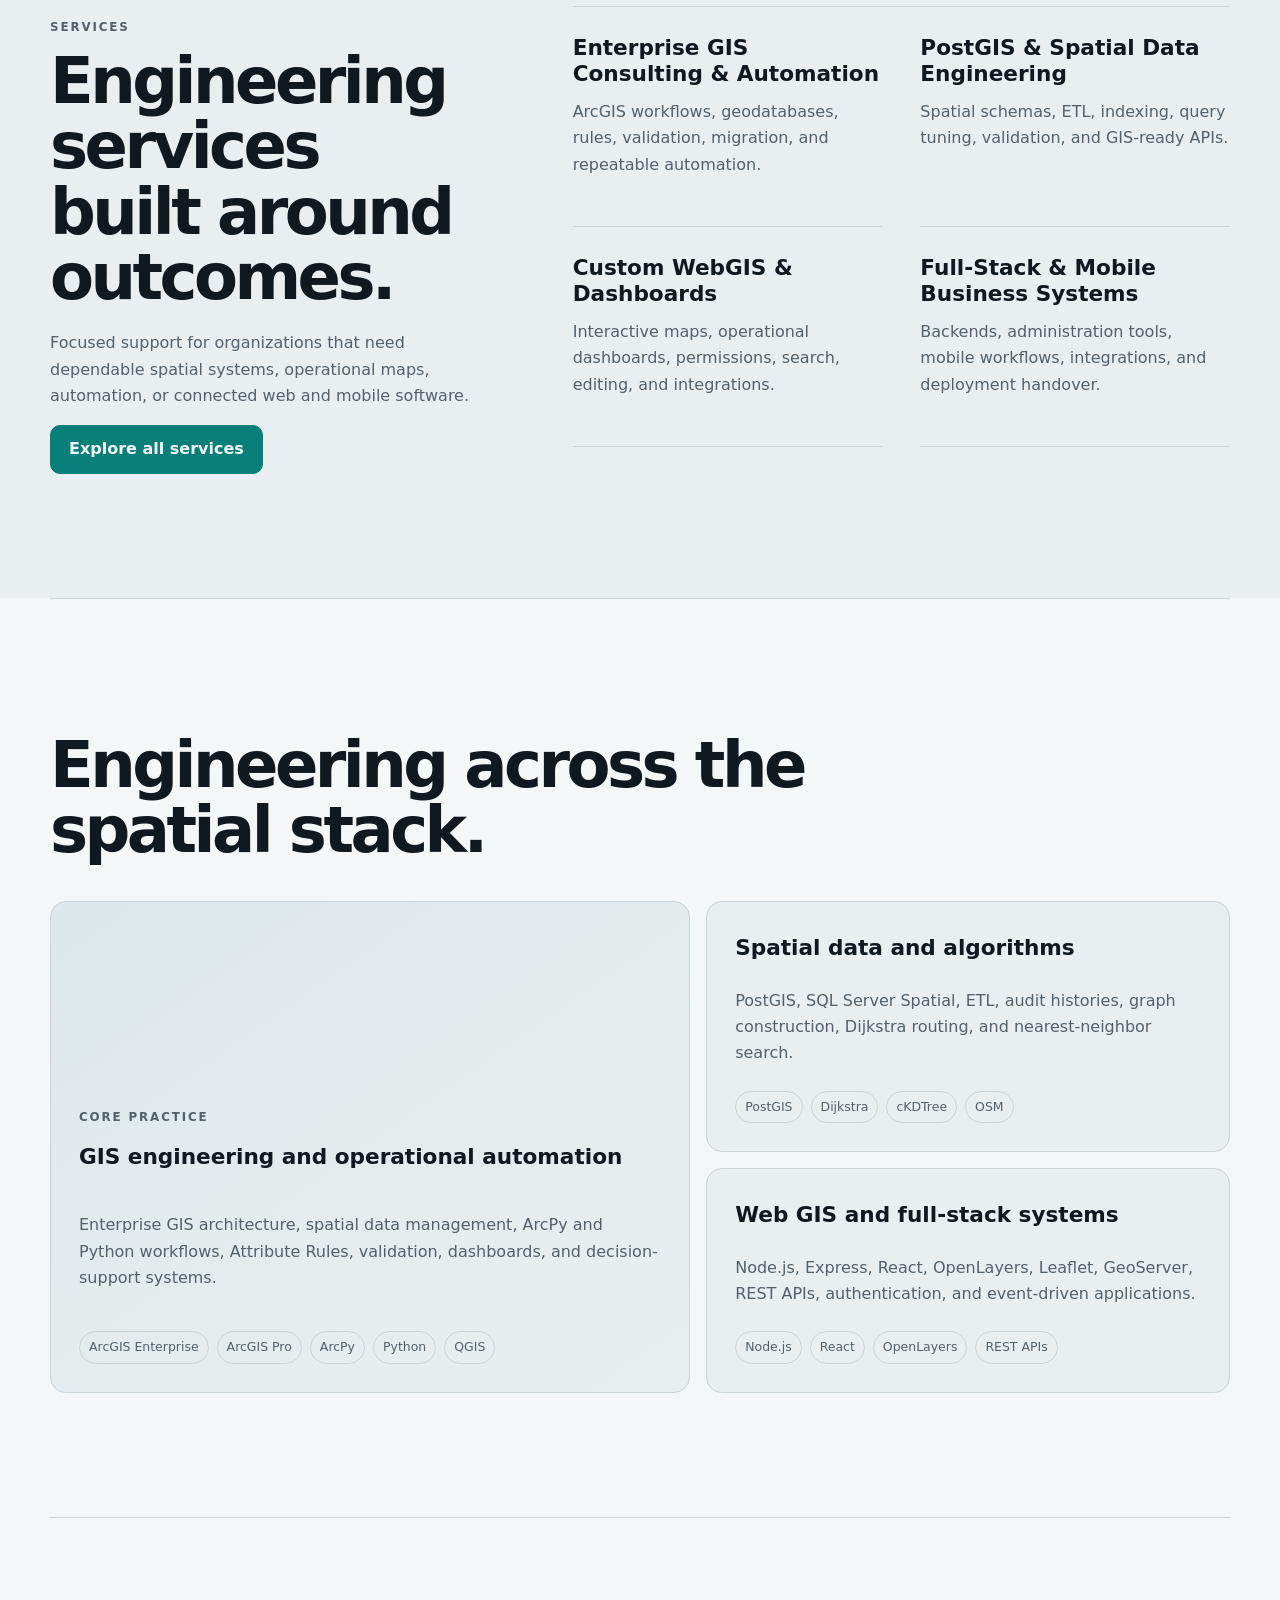
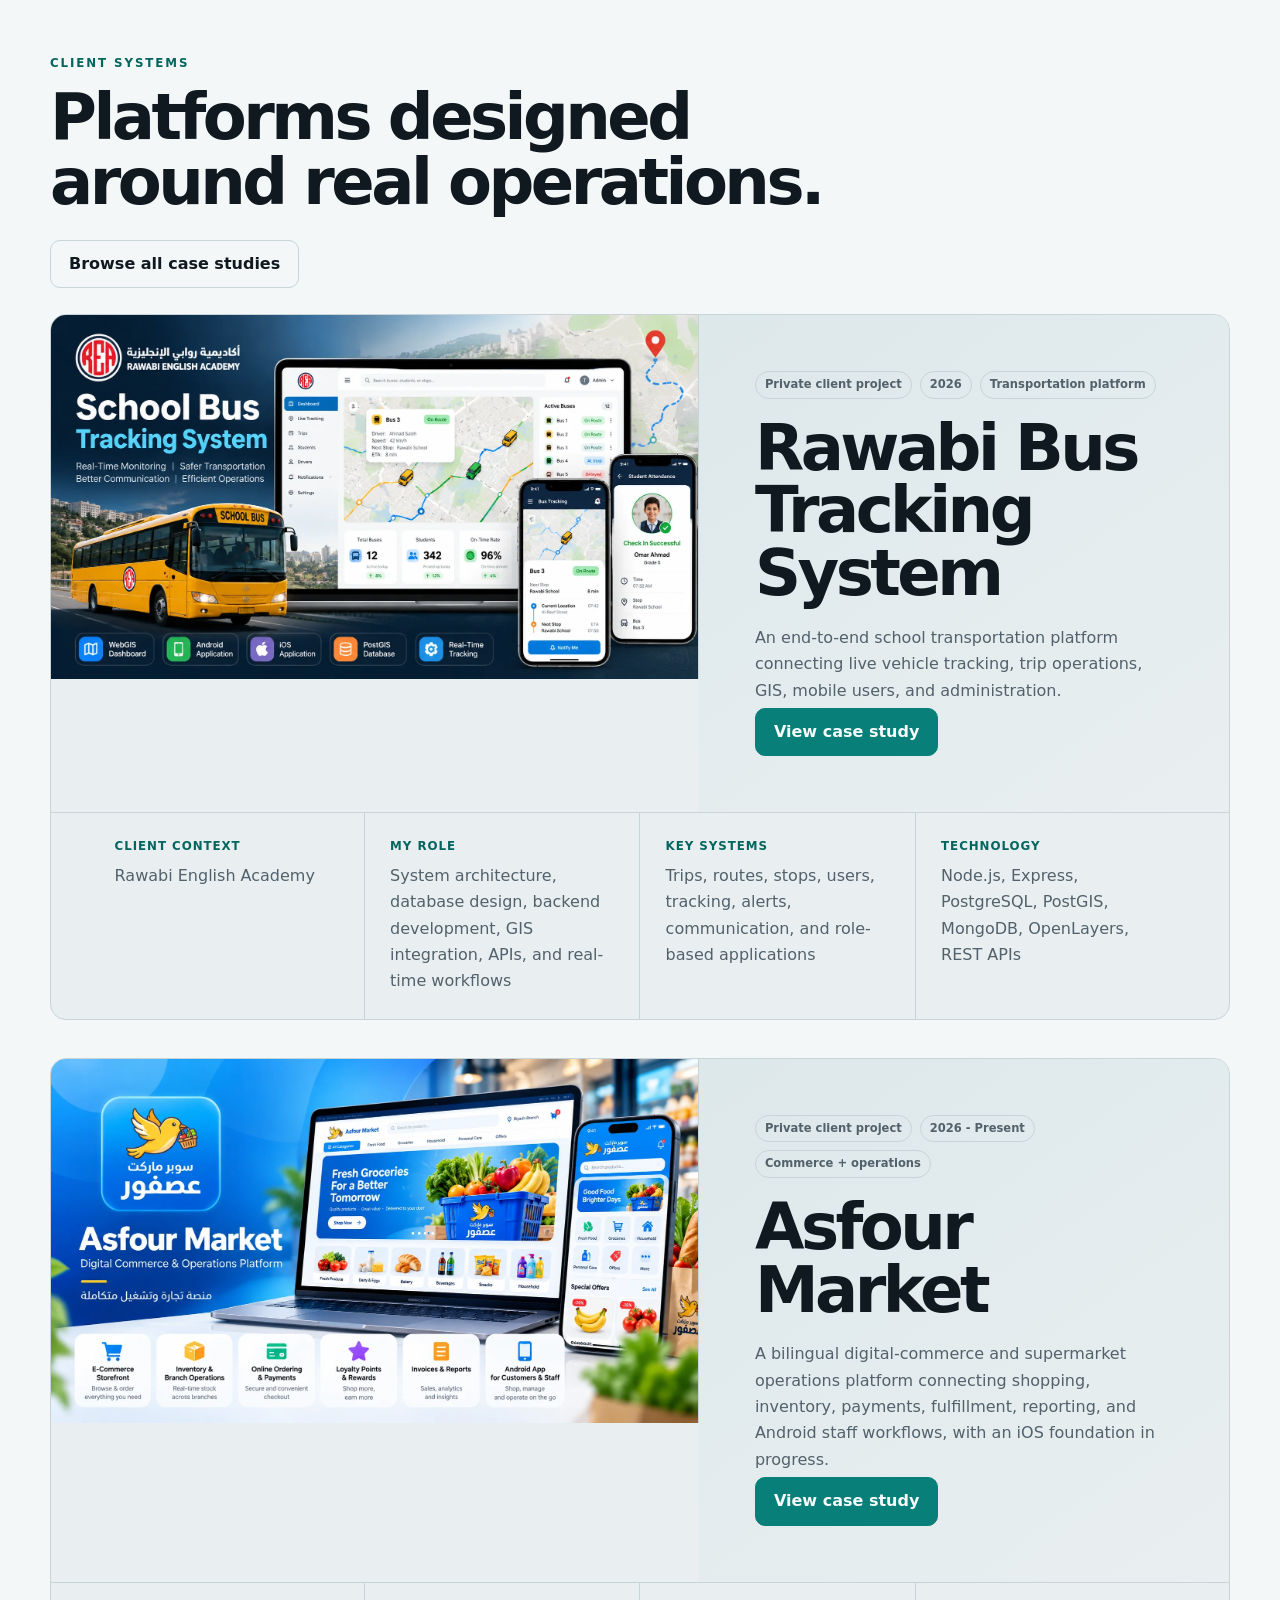
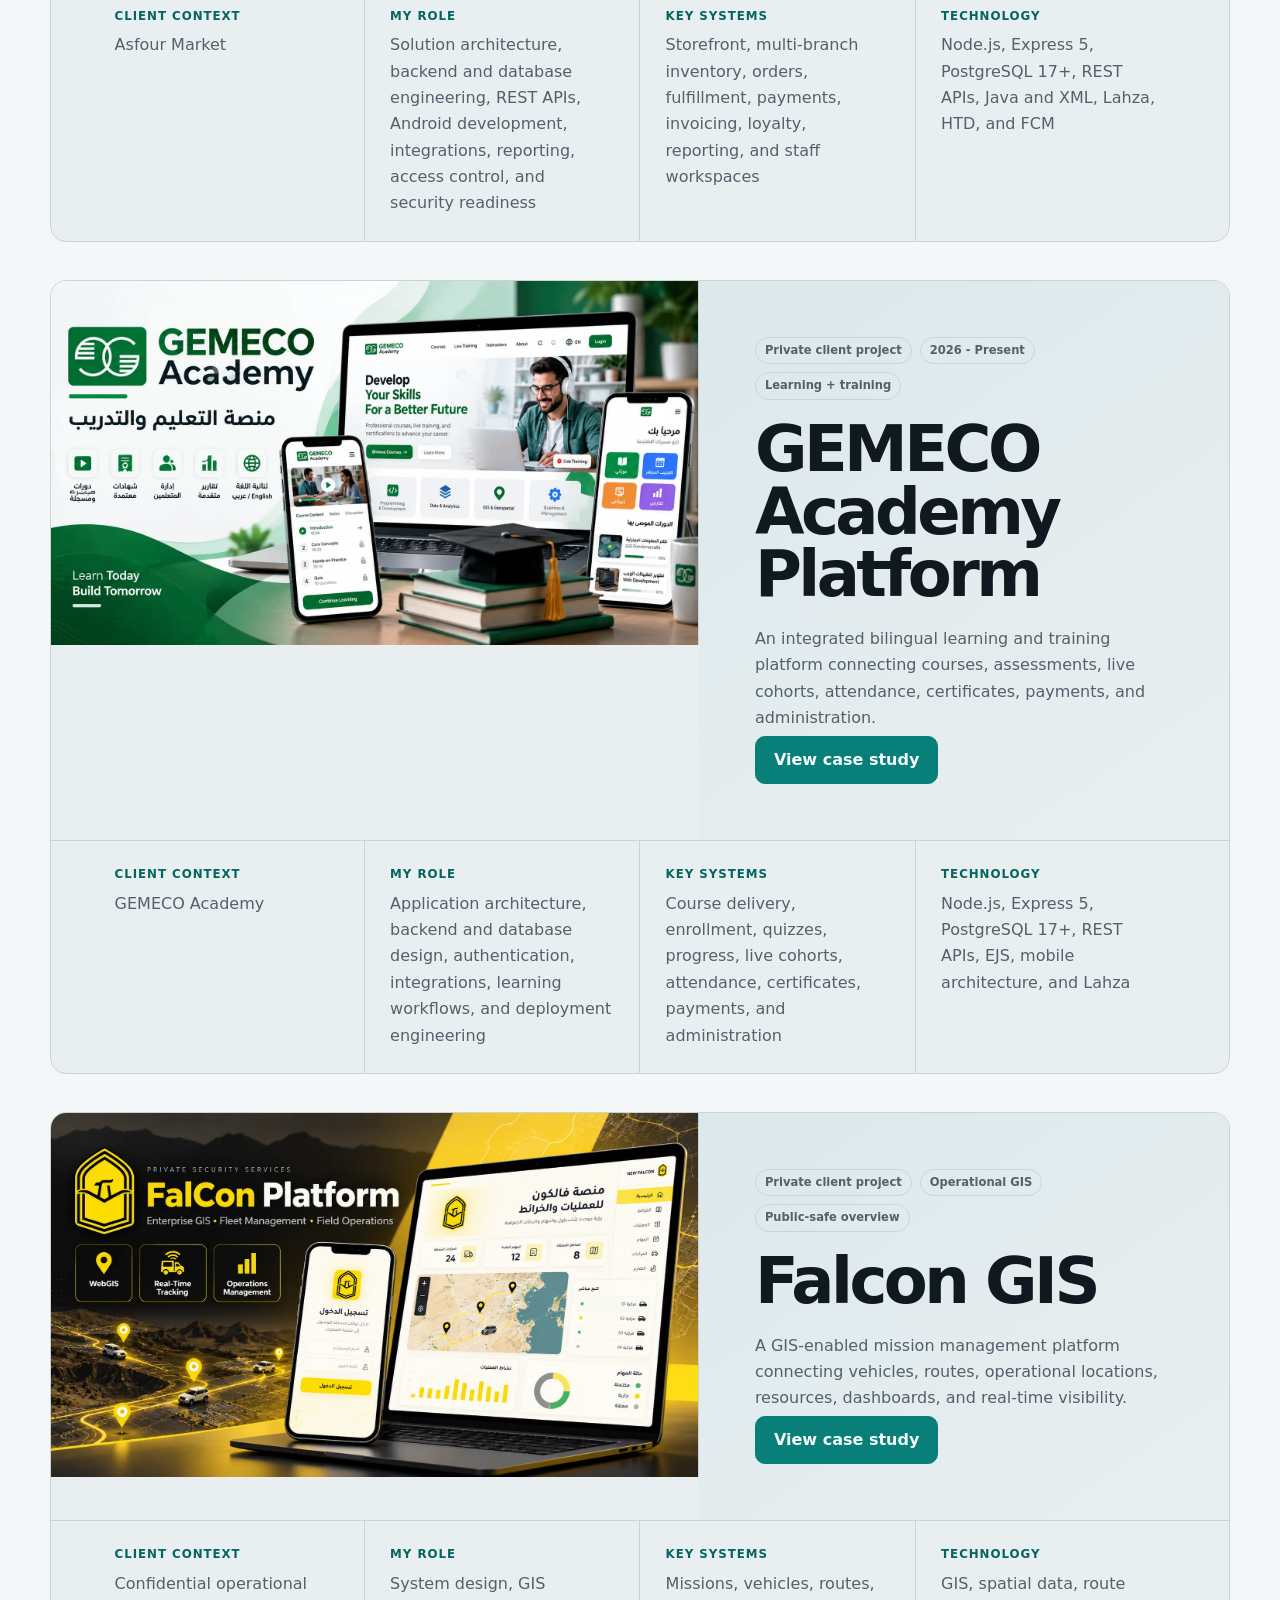
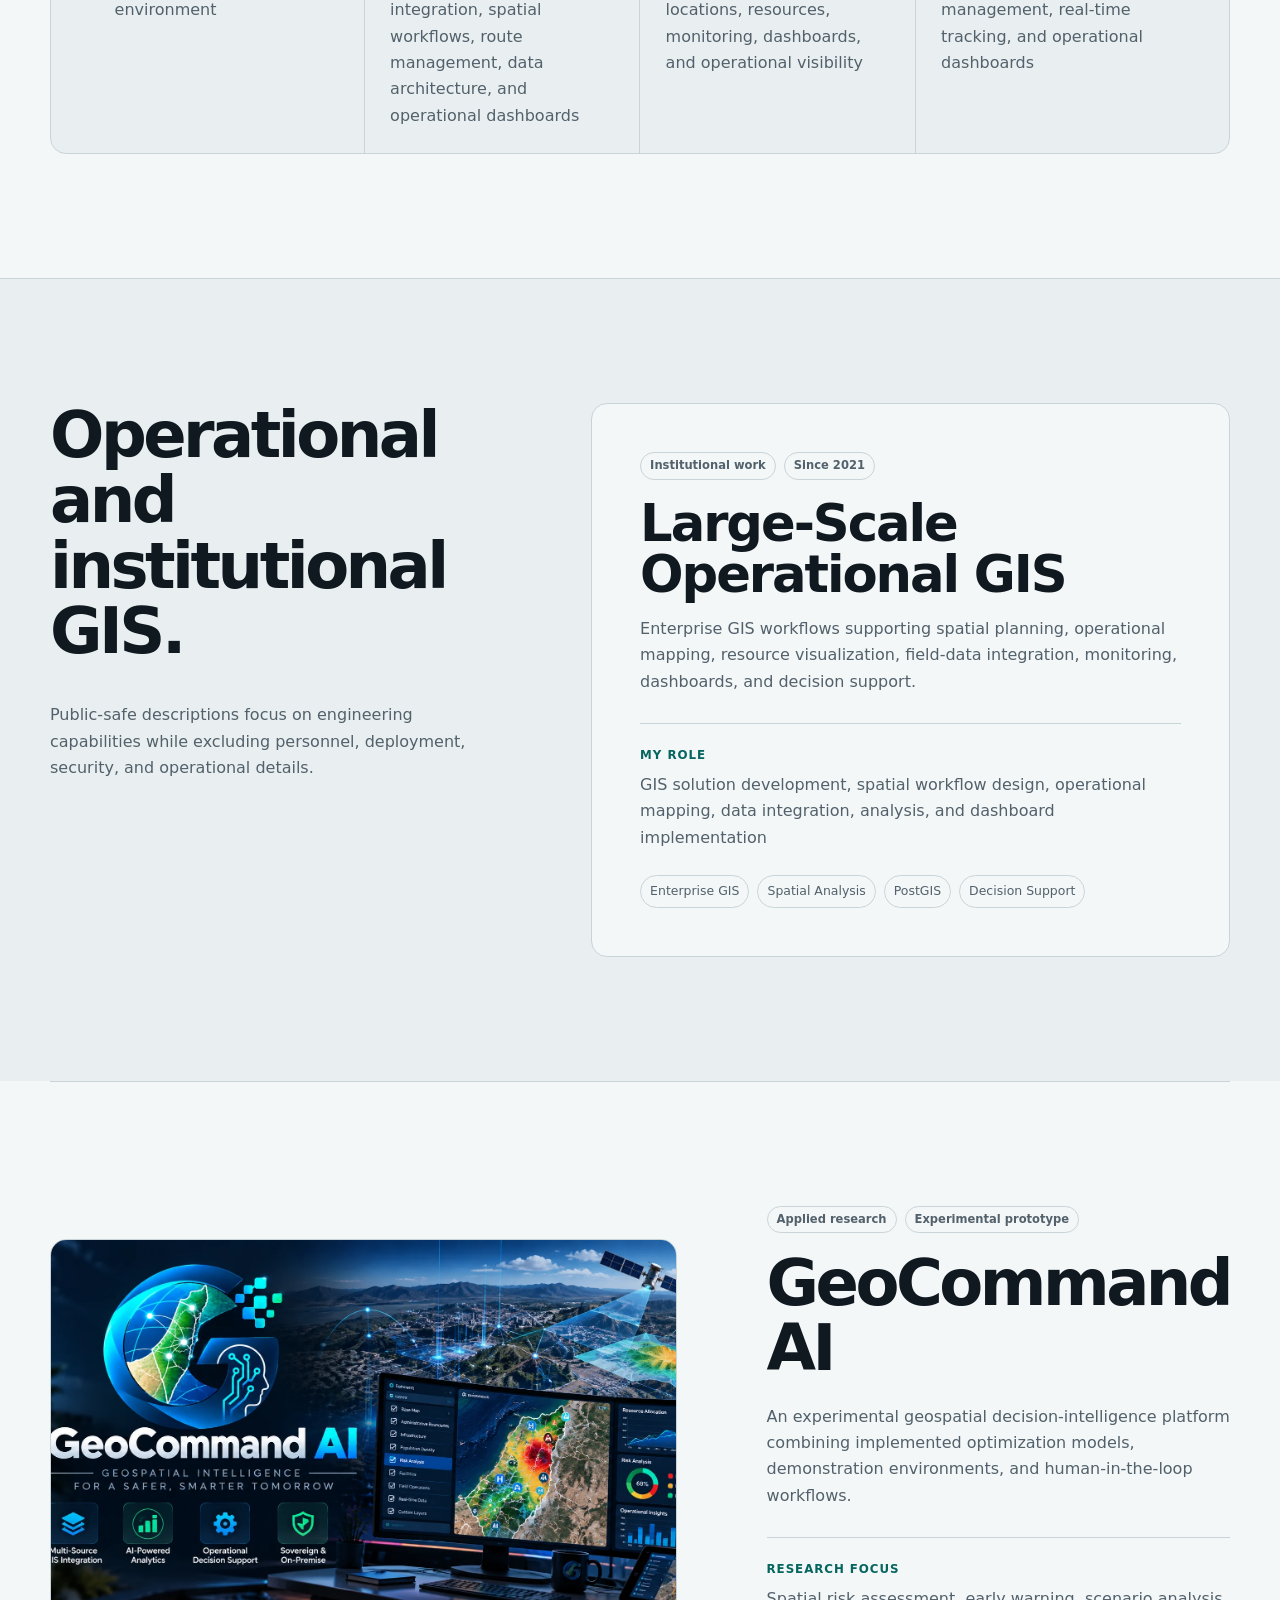
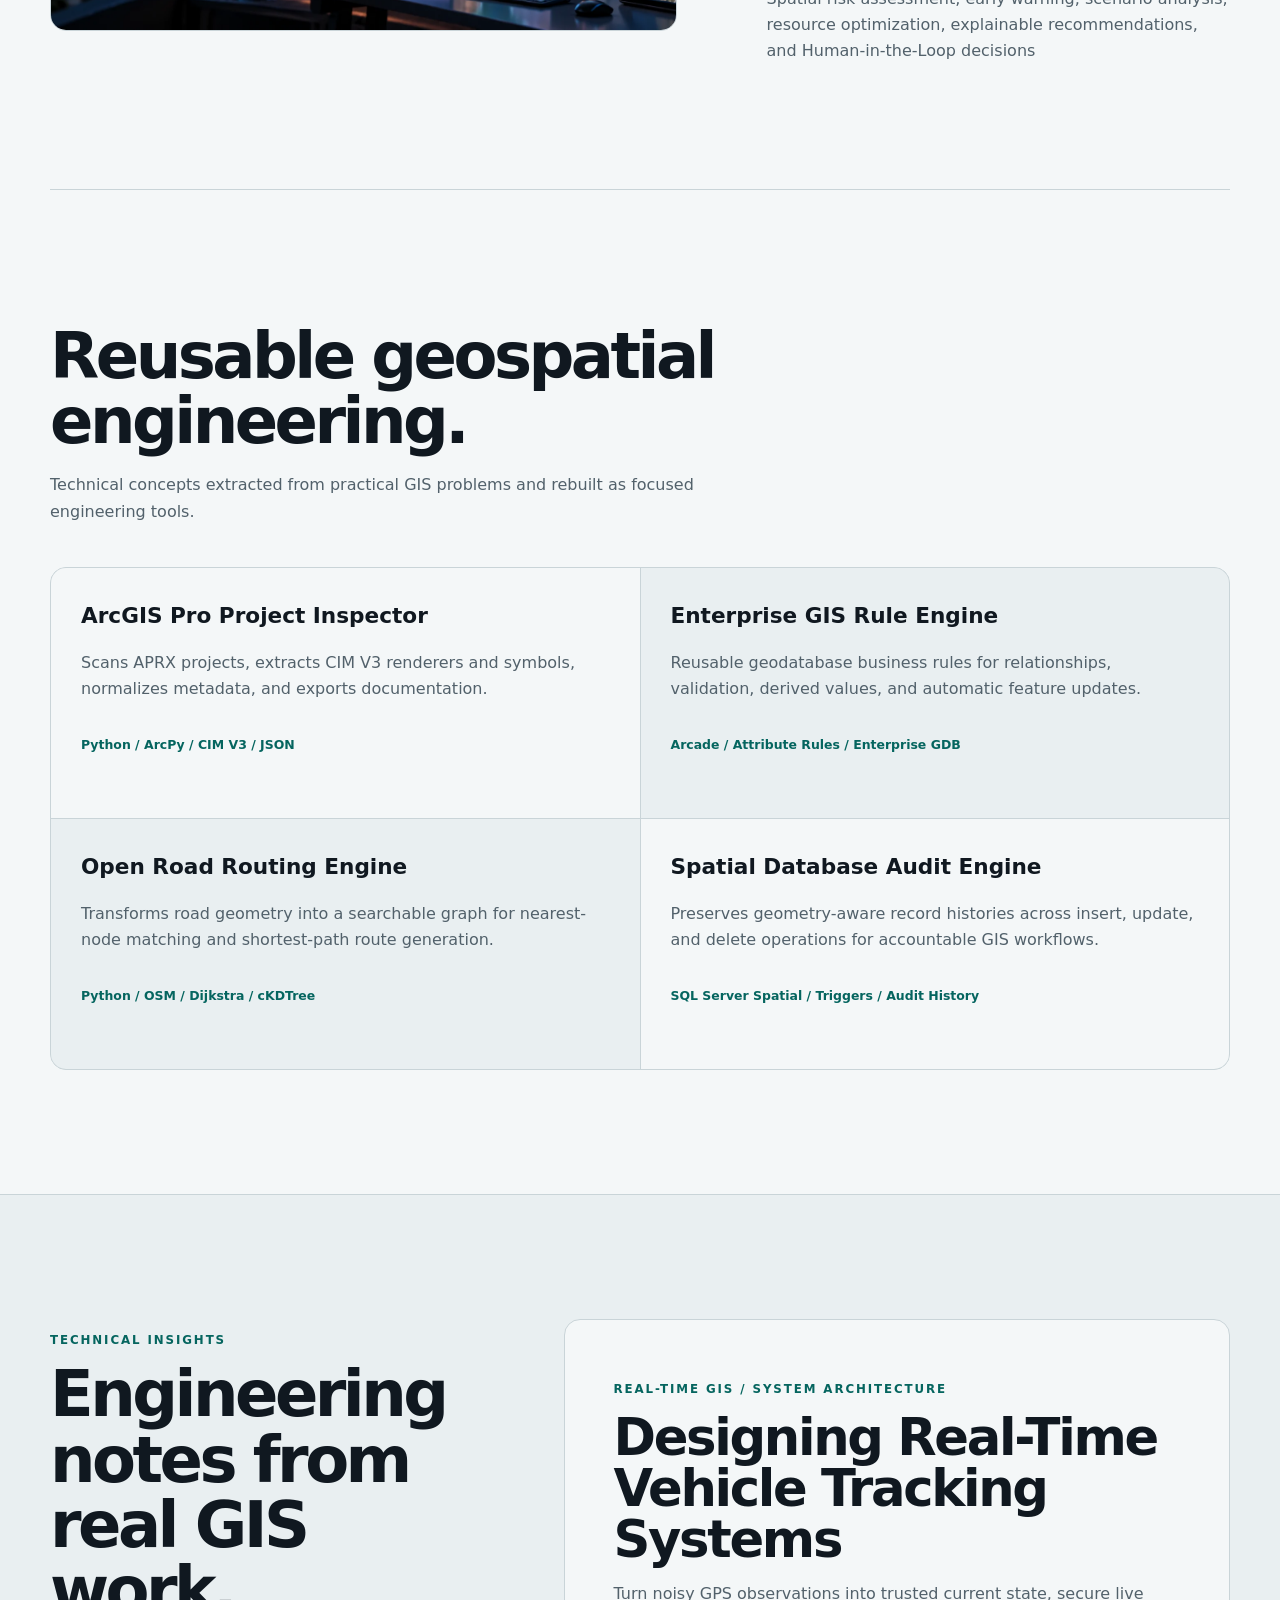
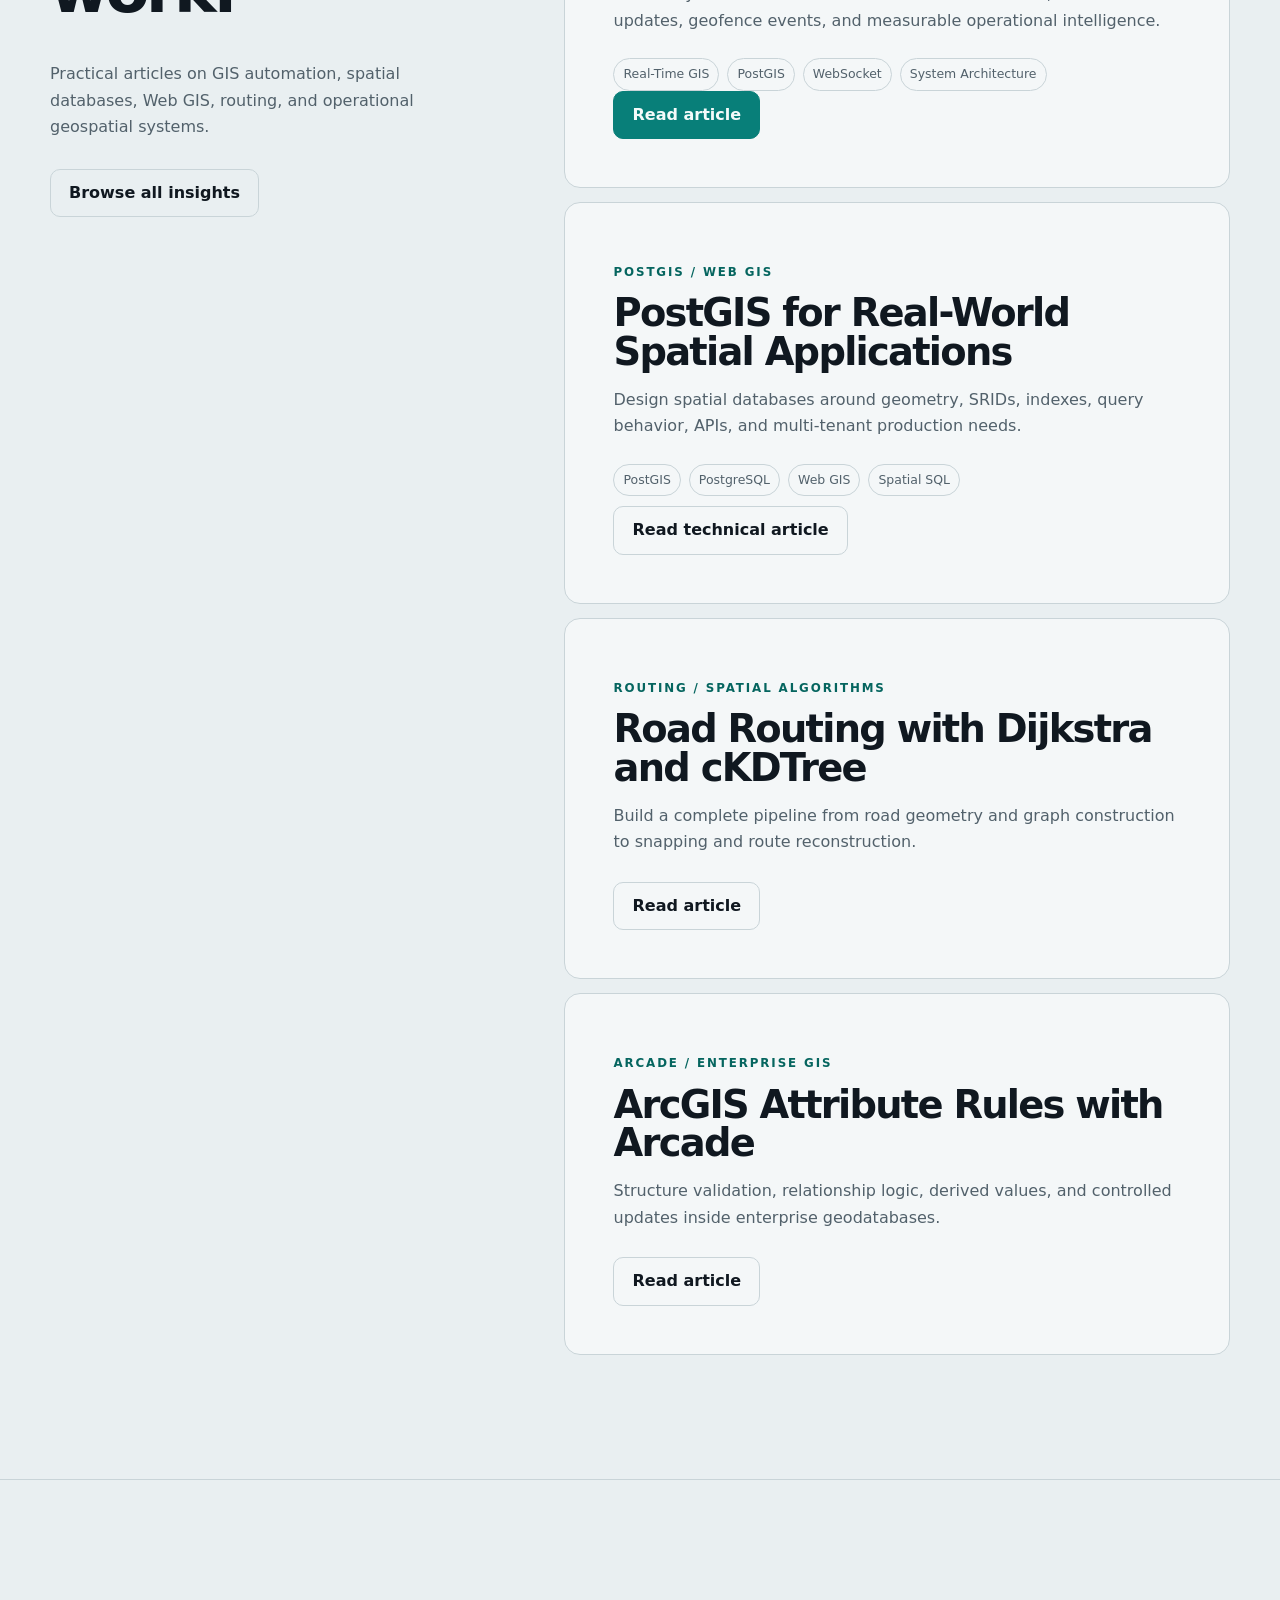
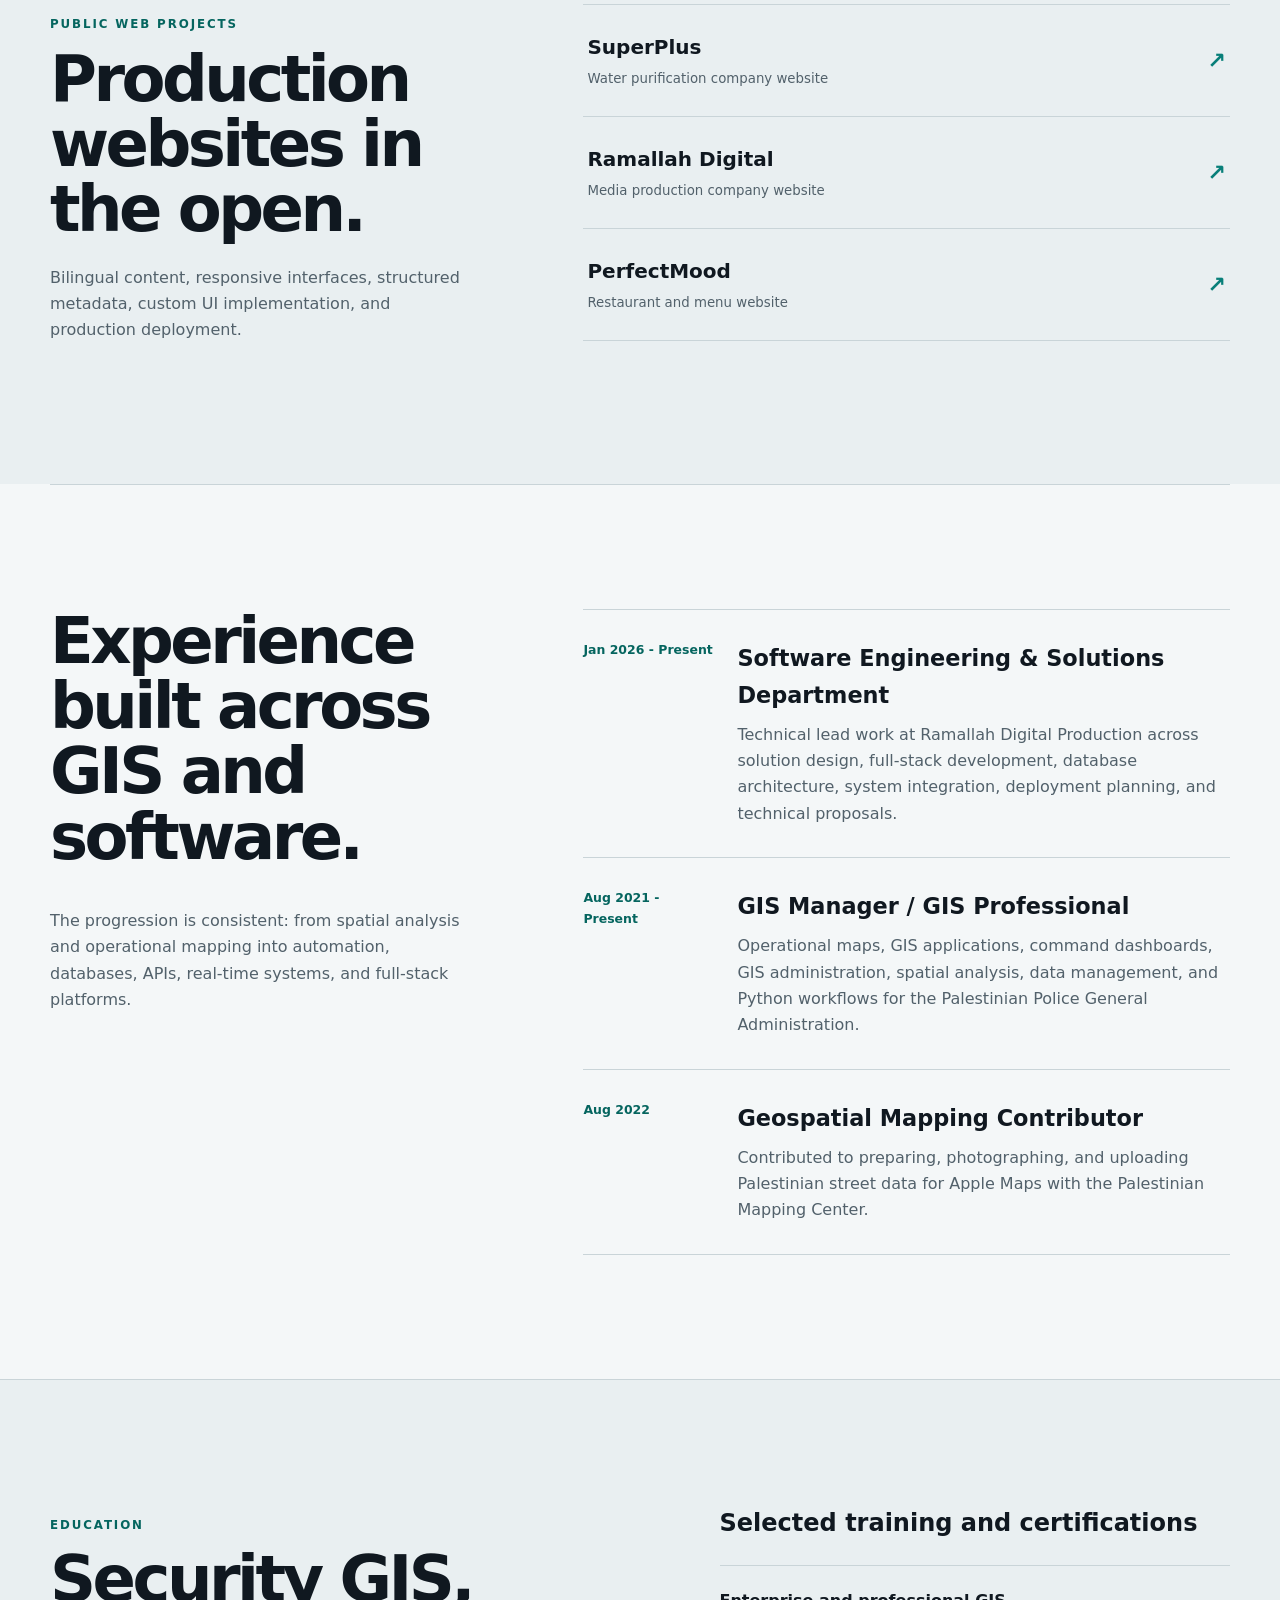
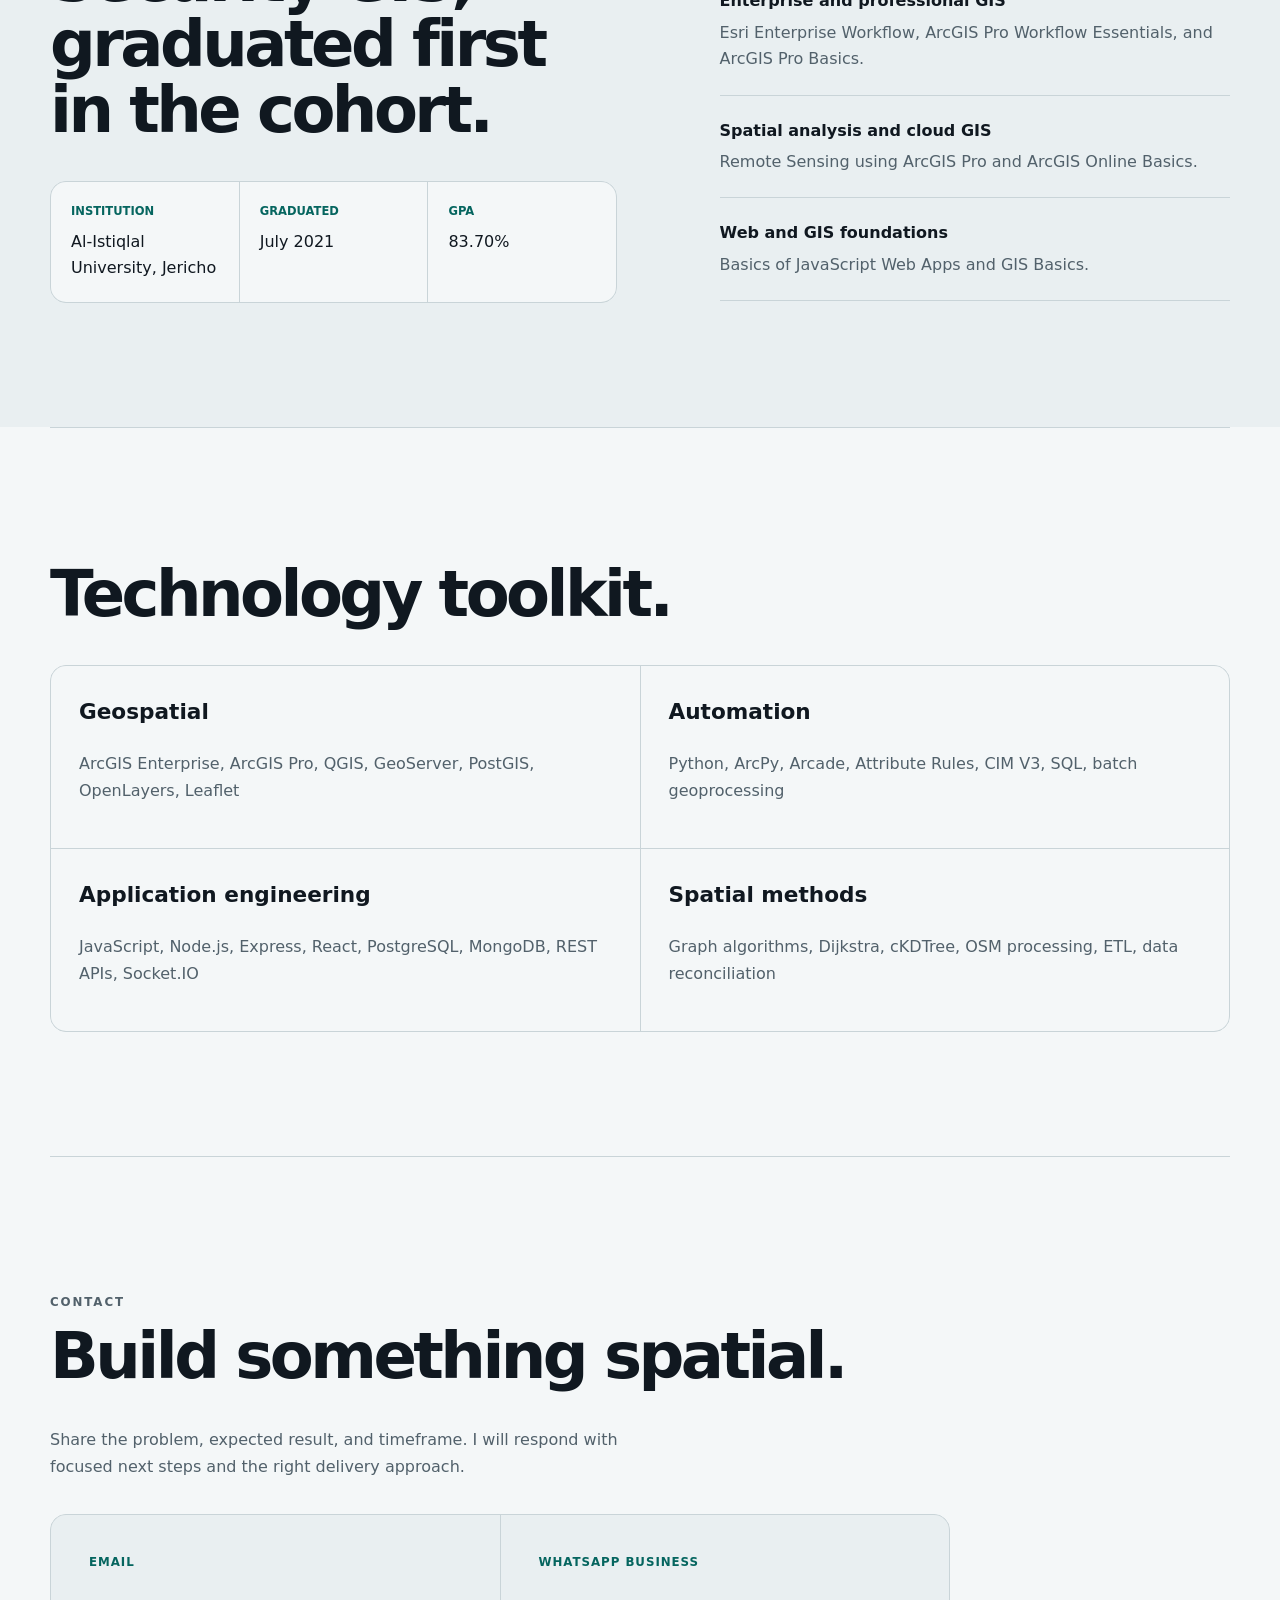
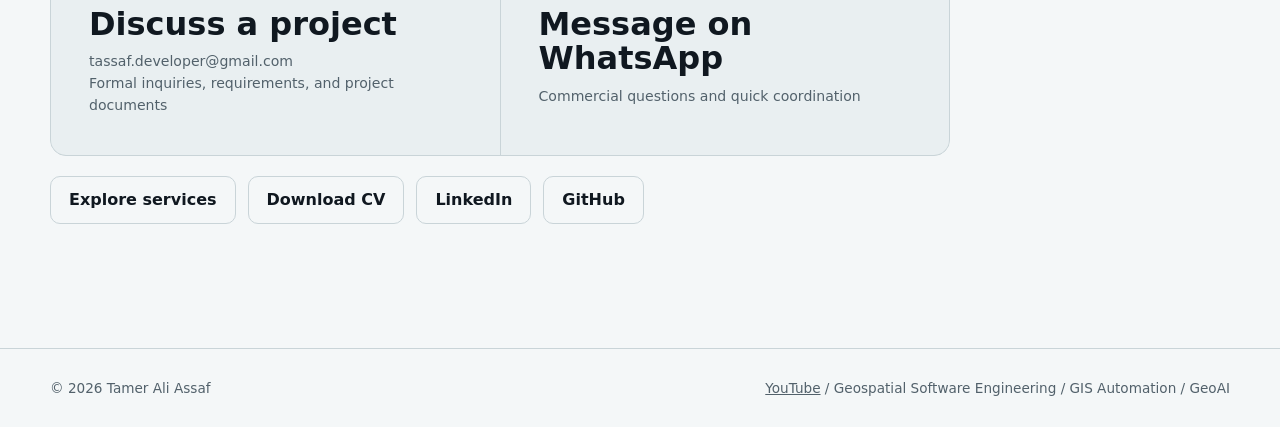
==== commit e68acc6f: "Publish vehicle tracking systems insight" ====
--- a/index.html
+++ b/index.html
@@ -54,7 +54,7 @@
     </title>
     <link rel="icon" href="favicon.svg" type="image/svg+xml" />
     <link rel="manifest" href="site.webmanifest" />
-    <link rel="stylesheet" href="assets/style.css" />
+    <link rel="stylesheet" href="assets/style.css?v=20261016-1" />
     <link rel="stylesheet" href="assets/insights.css" />
     <script type="application/ld+json">
       {
@@ -685,6 +685,24 @@
           </div>
           <div class="insights-home-list">
             <article class="insights-home-entry reveal">
+              <p class="section-kicker">REAL-TIME GIS / SYSTEM ARCHITECTURE</p>
+              <h3>Designing Real-Time Vehicle Tracking Systems</h3>
+              <p>
+                Turn noisy GPS observations into trusted current state, secure
+                live updates, geofence events, and measurable operational
+                intelligence.
+              </p>
+              <div class="tags">
+                <span>Real-Time GIS</span><span>PostGIS</span
+                ><span>WebSocket</span><span>System Architecture</span>
+              </div>
+              <a
+                class="btn primary"
+                href="insights/designing-real-time-vehicle-tracking-systems-with-gis.html"
+                >Read article</a
+              >
+            </article>
+            <article class="insights-home-entry compact reveal">
               <p class="section-kicker">POSTGIS / WEB GIS</p>
               <h3>PostGIS for Real-World Spatial Applications</h3>
               <p>
@@ -696,7 +714,7 @@
                 ><span>Spatial SQL</span>
               </div>
               <a
-                class="btn primary"
+                class="btn"
                 href="insights/postgis-web-gis-spatial-applications.html"
                 >Read technical article</a
               >
--- a/assets/insights.css
+++ b/assets/insights.css
@@ -208,6 +208,60 @@
   color: var(--text);
 }
 
+.draft-status {
+  color: var(--accent2);
+  font-weight: 750;
+}
+
+.article-brief {
+  margin: 0 0 46px;
+  padding: clamp(24px, 4vw, 34px);
+  border: 1px solid var(--line);
+  border-radius: 16px;
+  background: var(--panel);
+}
+
+.article-brief h2 {
+  margin: 8px 0 24px;
+  color: var(--text);
+  font-size: clamp(1.8rem, 4vw, 2.7rem);
+  line-height: 1.05;
+  letter-spacing: -0.035em;
+}
+
+.article-brief dl {
+  display: grid;
+  grid-template-columns: repeat(2, minmax(0, 1fr));
+  gap: 1px;
+  margin: 0;
+  overflow: hidden;
+  border: 1px solid var(--line);
+  border-radius: 12px;
+  background: var(--line);
+}
+
+.article-brief dl > div {
+  padding: 18px;
+  background: var(--bg);
+}
+
+.article-brief dl > div:last-child {
+  grid-column: 1 / -1;
+}
+
+.article-brief dt {
+  color: var(--accent2);
+  font-size: 0.72rem;
+  font-weight: 800;
+  letter-spacing: 0.08em;
+  text-transform: uppercase;
+}
+
+.article-brief dd {
+  margin: 6px 0 0;
+  color: var(--text);
+}
+
 .article-toc {
   margin: 0 0 58px;
   padding: 26px;
@@ -274,15 +328,215 @@
 }
 
 .article-body pre {
+  position: relative;
   max-width: 100%;
   margin: 30px 0;
   overflow: auto;
+  padding: 46px 24px 24px;
+  border: 1px solid var(--line);
+  border-radius: 16px;
+  background: var(--panel);
+  color: var(--text);
+  line-height: 1.65;
+  tab-size: 2;
+}
+
+.article-body pre[data-language]::before {
+  position: absolute;
+  top: 12px;
+  right: 16px;
+  color: var(--muted);
+  content: attr(data-language);
+  font-family: "Aptos", "Segoe UI", system-ui, sans-serif;
+  font-size: 0.68rem;
+  font-weight: 800;
+  letter-spacing: 0.1em;
+  text-transform: uppercase;
+}
+
+.article-body pre code {
+  display: block;
+  min-width: max-content;
+}
+
+.token-keyword,
+.token-key {
+  color: #6d3fc0;
+  font-weight: 700;
+}
+
+.token-string {
+  color: #08745f;
+}
+
+.token-number,
+.token-type {
+  color: #9a5200;
+}
+
+.token-comment {
+  color: var(--muted);
+  font-style: italic;
+}
+
+.token-punctuation {
+  color: var(--muted);
+}
+
+:root[data-theme="dark"] .token-keyword,
+:root[data-theme="dark"] .token-key {
+  color: #cbb2ff;
+}
+
+:root[data-theme="dark"] .token-string {
+  color: #79dfc3;
+}
+
+:root[data-theme="dark"] .token-number,
+:root[data-theme="dark"] .token-type {
+  color: #ffc879;
+}
+
+@media (prefers-color-scheme: dark) {
+  :root:not([data-theme="light"]) .token-keyword,
+  :root:not([data-theme="light"]) .token-key {
+    color: #cbb2ff;
+  }
+
+  :root:not([data-theme="light"]) .token-string {
+    color: #79dfc3;
+  }
+
+  :root:not([data-theme="light"]) .token-number,
+  :root:not([data-theme="light"]) .token-type {
+    color: #ffc879;
+  }
+}
+
+.article-opening {
+  color: var(--text);
+  font-size: 1.24rem;
+  font-weight: 700;
+}
+
+.article-diagram {
+  margin: 32px 0;
+}
+
+.article-diagram img {
+  display: block;
+  width: 100%;
+  height: auto;
+  border: 1px solid var(--line);
+  border-radius: 16px;
+  background: var(--panel);
+}
+
+.article-diagram figcaption {
+  margin-top: 12px;
+  color: var(--muted);
+  font-size: 0.9rem;
+}
+
+.article-table-wrap {
+  max-width: 100%;
+  margin: 30px 0;
+  overflow-x: auto;
+  border: 1px solid var(--line);
+  border-radius: 14px;
+  background: var(--panel);
+}
+
+.article-table-wrap:focus-visible {
+  outline: 3px solid var(--accent);
+  outline-offset: 3px;
+}
+
+.article-table-wrap table {
+  width: 100%;
+  min-width: 660px;
+  border-collapse: collapse;
+  color: var(--muted);
+  font-size: 0.94rem;
+}
+
+.article-table-wrap caption {
+  padding: 16px 18px;
+  color: var(--text);
+  font-weight: 750;
+  text-align: left;
+}
+
+.article-table-wrap th,
+.article-table-wrap td {
+  padding: 14px 18px;
+  border-top: 1px solid var(--line);
+  text-align: left;
+  vertical-align: top;
+}
+
+.article-table-wrap thead th,
+.article-table-wrap tbody th {
+  color: var(--text);
+  font-weight: 750;
+}
+
+.article-equation {
+  margin: 30px 0;
+  overflow-x: auto;
   padding: 24px;
   border: 1px solid var(--line);
   border-radius: 16px;
   background: var(--panel);
   color: var(--text);
-  line-height: 1.65;
+  text-align: center;
+}
+
+.article-equation math {
+  min-width: max-content;
+  font-size: clamp(1rem, 3vw, 1.35rem);
+}
+
+.article-equation p {
+  margin: 12px auto 0;
+  color: var(--muted);
+  font-size: 0.86rem;
+}
+
+.article-sequence {
+  display: flex;
+  flex-wrap: wrap;
+  gap: 10px;
+  align-items: center;
+  padding: 20px;
+  border: 1px solid var(--line);
+  border-radius: 14px;
+  background: var(--panel);
+  color: var(--text);
+}
+
+.article-sequence span {
+  color: var(--accent2);
+}
+
+.article-references li + li {
+  margin-top: 12px;
+}
+
+.author-note {
+  margin-top: 58px;
+  padding: 24px;
+  border-left: 3px solid var(--accent2);
+  border-radius: 0 12px 12px 0;
+  background: var(--panel);
+}
+
+.author-note strong {
+  color: var(--text);
+}
+
+.author-note p {
+  margin-bottom: 0;
 }
 
 .process-flow {
@@ -414,11 +668,30 @@
   }
 
   .article-toc ol,
+  .article-brief dl,
   .article-checks,
   .article-related-links {
     grid-template-columns: 1fr;
   }
 
+  .article-brief dl > div:last-child {
+    grid-column: auto;
+  }
+
+  .article-body pre {
+    margin-inline: -8px;
+    padding-inline: 18px;
+  }
+
+  .article-sequence {
+    align-items: flex-start;
+    flex-direction: column;
+  }
+
+  .article-sequence span {
+    transform: rotate(90deg);
+  }
+
   .article-cover {
     aspect-ratio: 4 / 3;
   }
